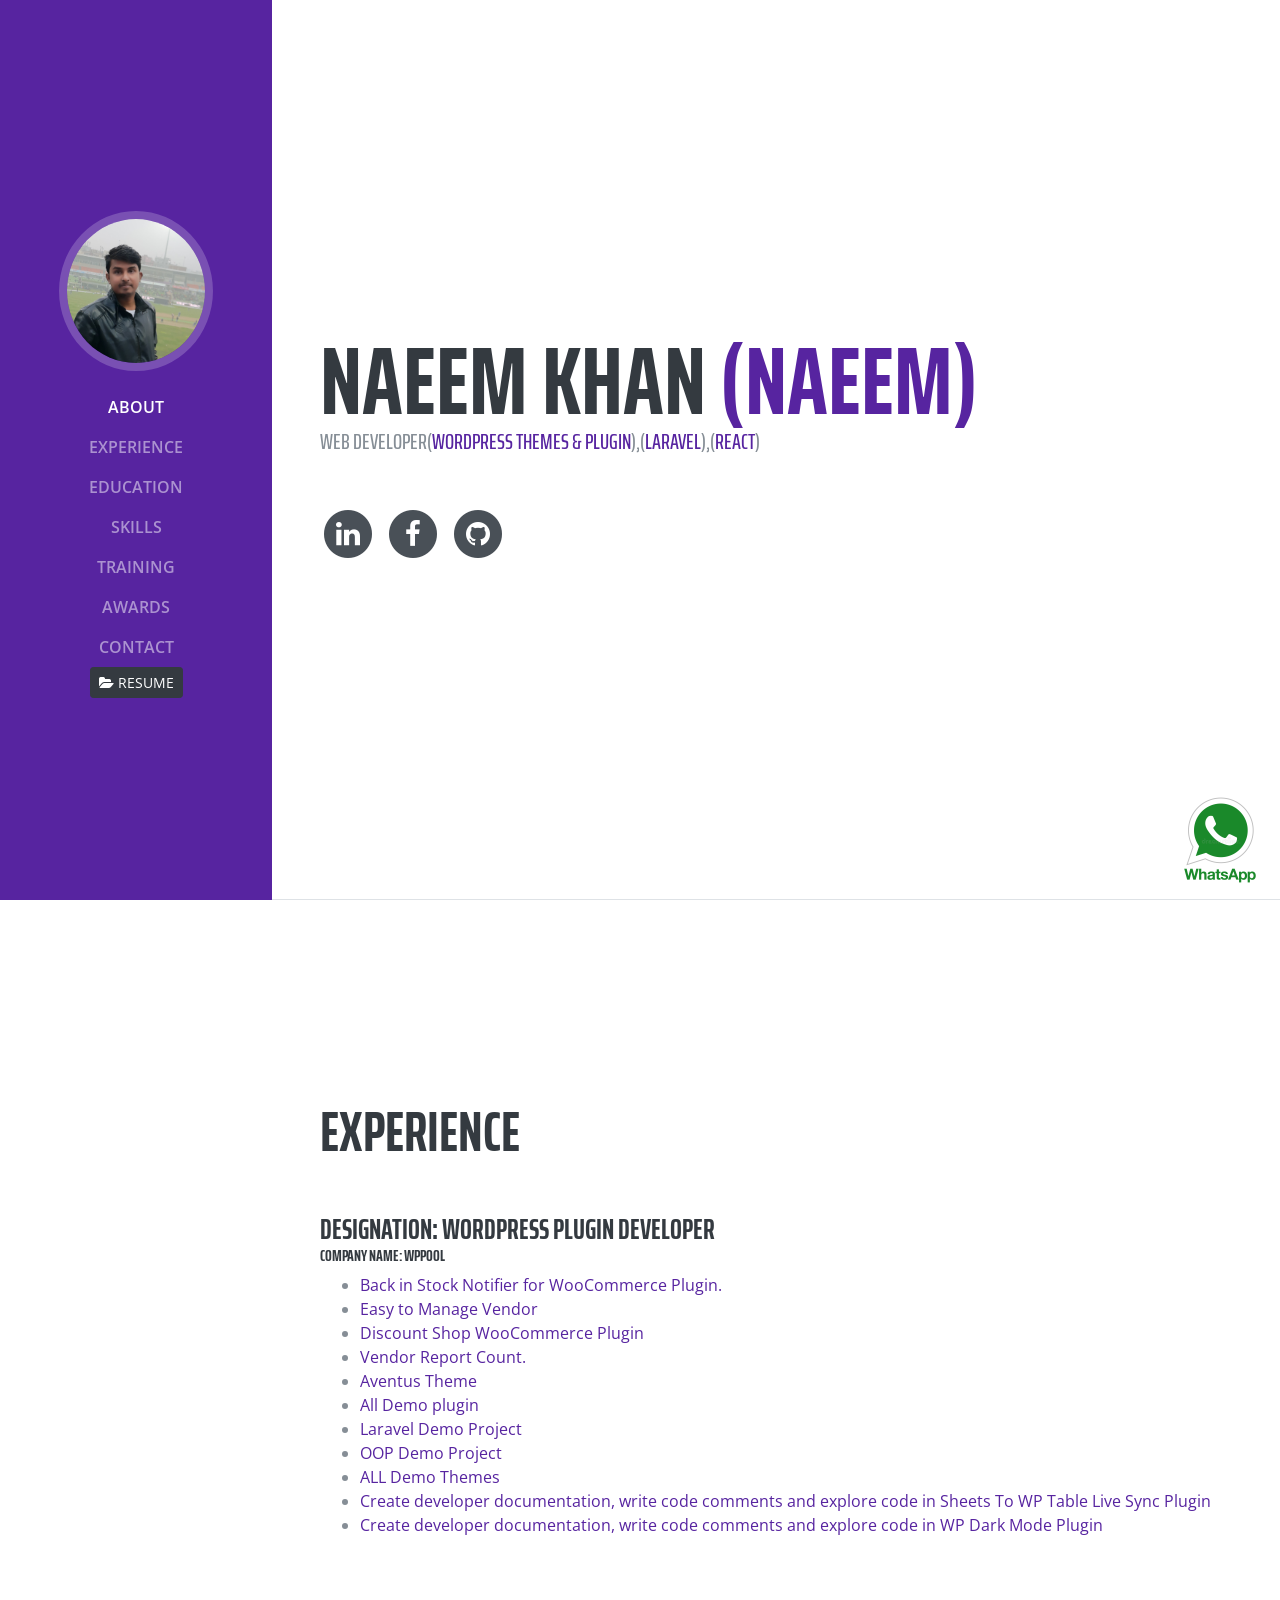
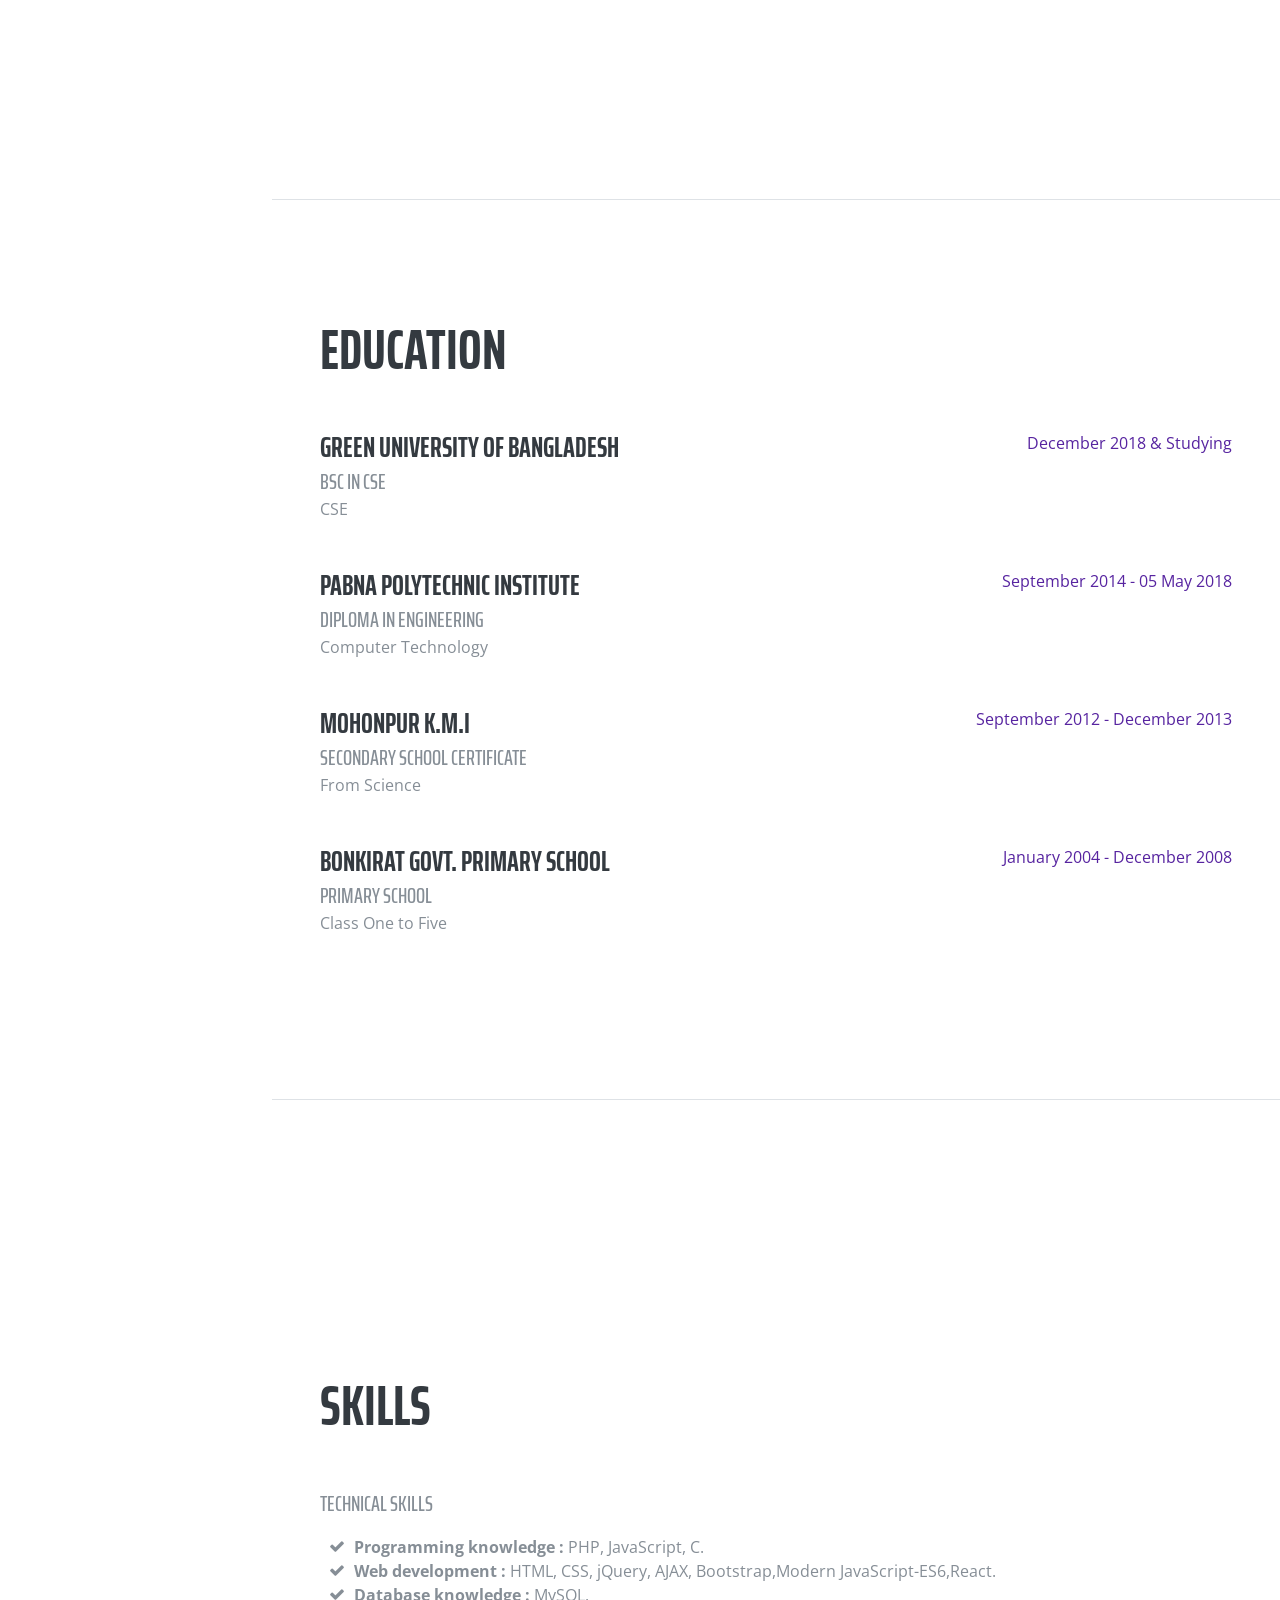
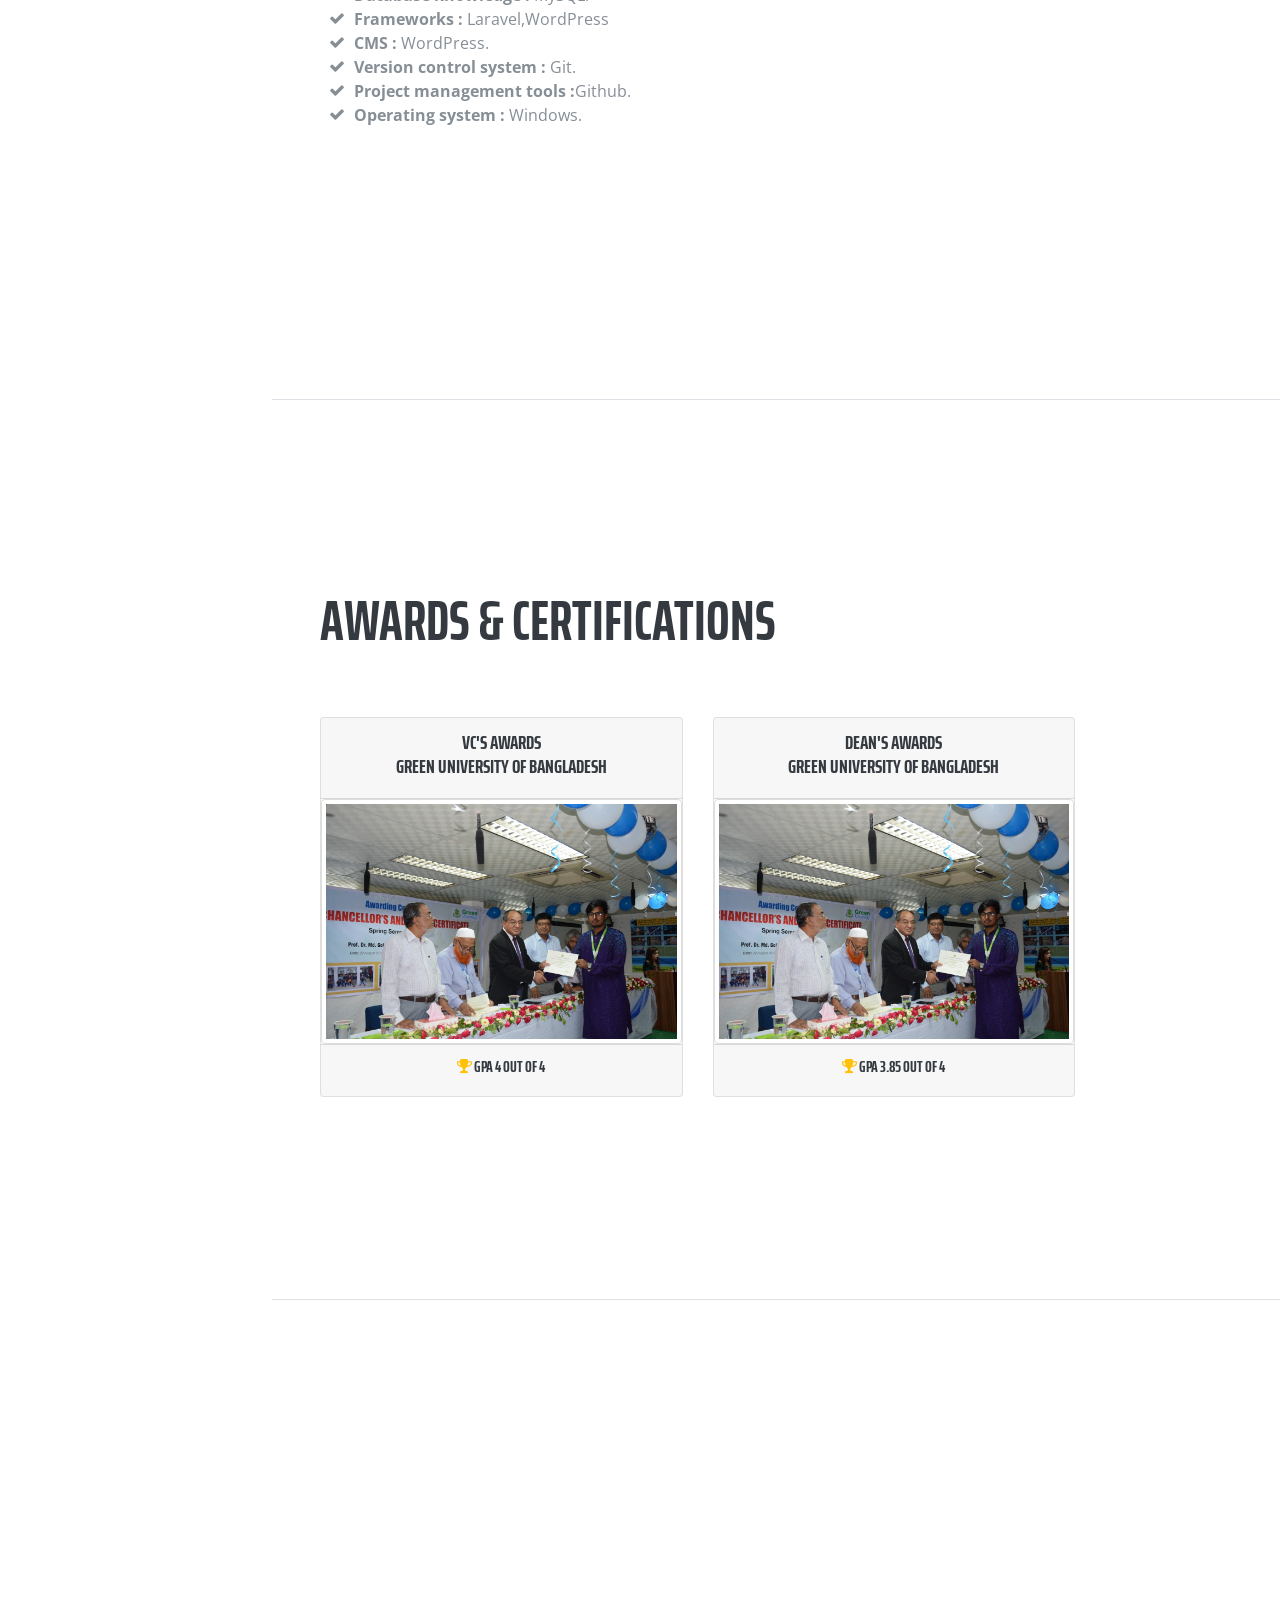
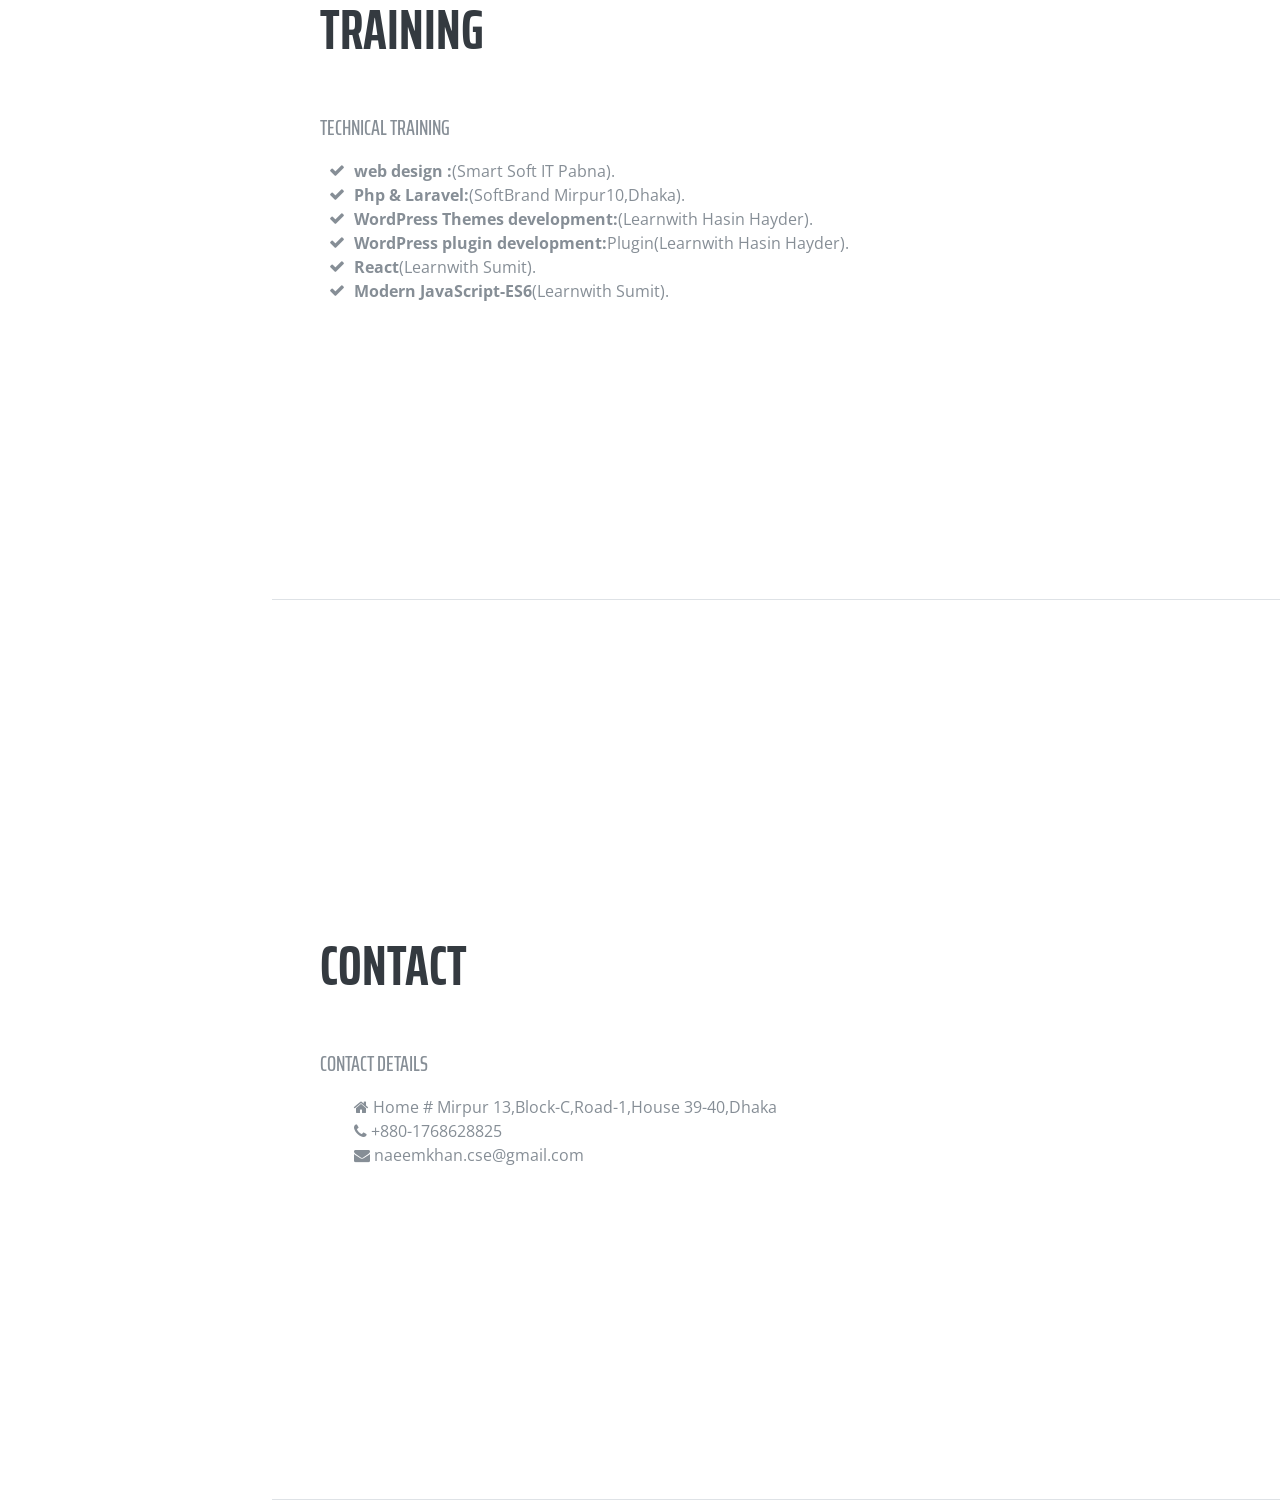
==== index.html @ f4034238 "update" ====
<!DOCTYPE html>
<html lang="en">

<head>

    <meta charset="utf-8">
    <meta name="viewport" content="width=device-width, initial-scale=1, shrink-to-fit=no">
    <meta name="description" content="">
    <meta name="author" content="">

    <title>Naeem khan</title>

    <!-- Bootstrap core CSS -->
    <link href="vendor/bootstrap/css/bootstrap.min.css" rel="stylesheet">

    <!-- Custom fonts for this template -->
    <link href="https://fonts.googleapis.com/css?family=Saira+Extra+Condensed:100,200,300,400,500,600,700,800,900" rel="stylesheet">
    <link href="https://fonts.googleapis.com/css?family=Open+Sans:300,300i,400,400i,600,600i,700,700i,800,800i" rel="stylesheet">
    <link href="vendor/font-awesome/css/font-awesome.min.css" rel="stylesheet">
    <link href="vendor/devicons/css/devicons.min.css" rel="stylesheet">
    <link href="vendor/simple-line-icons/css/simple-line-icons.css" rel="stylesheet">

    <!-- Custom styles for this template -->
    <link href="css/resume.min.css" rel="stylesheet">
	<style>
	.chat_system .chat_position {
	    position: fixed;
    bottom: 10px;
    right: 10px;
	}
	.chat_system .chat_img {
	width:100px;
	}
	</style>

</head>

<body id="page-top">

    <nav class="navbar navbar-expand-lg navbar-dark bg-primary fixed-top" id="sideNav">
        <a class="navbar-brand js-scroll-trigger" href="#page-top">
            <span class="d-block d-lg-none"><i class="fa fa-user"></i> Naeem Khan</span>
            <span class="d-none d-lg-block">
          <img class="img-fluid img-profile rounded-circle mx-auto mb-2" src="img/profile.jpg" alt="">
        </span>
        </a>
        <button class="navbar-toggler" type="button" data-toggle="collapse" data-target="#navbarSupportedContent" aria-controls="navbarSupportedContent" aria-expanded="false" aria-label="Toggle navigation">
            <span class="navbar-toggler-icon"></span>
        </button>
        <div class="collapse navbar-collapse" id="navbarSupportedContent">
            <ul class="navbar-nav">
                <li class="nav-item">
                    <a class="nav-link js-scroll-trigger" href="#about">About</a>
                </li>
                <li class="nav-item">
                    <a class="nav-link js-scroll-trigger" href="#experience">Experience</a>
                </li>
                <li class="nav-item">
                    <a class="nav-link js-scroll-trigger" href="#education">Education</a>
                </li>
                <li class="nav-item">
                    <a class="nav-link js-scroll-trigger" href="#skills">Skills</a>
                </li>
				<li class="nav-item">
                    <a class="nav-link js-scroll-trigger" href="#training">TRAINING</a>
                </li>
				<li class="nav-item">
                    <a class="nav-link js-scroll-trigger" href="#awards">Awards</a>
                </li>
                <li class="nav-item">
                    <a class="nav-link js-scroll-trigger" href="#contact">contact</a>
                </li>
				<li class="nav-item">
                    <a class="btn btn-dark btn-sm" style="text-transform: uppercase" target="_blank" href="./js/naeem-cv.pdf"><i class="fa fa-folder-open"></i> Resume</a>
                </li>
            </ul>
        </div>
    </nav>


    <div class="container-fluid p-0">

        <section class="resume-section p-3 p-lg-5 d-flex d-column" id="about">
            <div class="my-auto">
                <h1 class="mb-0">Naeem khan
            <span class="text-primary">(Naeem)</span>
          </h1>
                <div class="subheading mb-5">Web Developer(<a target="_blank" href="https://wordpress.org/">WordPress themes & plugin</a>),(<a target="_blank" href="https://laravel.com">Laravel</a>),(<a target="_blank" href="https://reactjs.org/">React</a>)
				
                </div>
<!--                <p class="mb-5">Hi, I'm Mahadi Hassan Babu. I am experienced in laravel php framework to provide a robust synopsis for high level overviews. Iterative approaches to corporate strategy foster collaborative thinking to further the overall value proposition.</p>-->
                <ul class="list-inline list-social-icons mb-0">

                   <!-- <li class="list-inline-item">
                        <a href="#" target="_blank">
                            <span class="fa-stack fa-lg">
                  <i class="fa fa-circle fa-stack-2x"></i>
                  <i class="fa fa-stack-overflow fa-stack-1x fa-inverse"></i>
                </span>
                        </a>
                    </li>-->
					
					 <!-- <li class="list-inline-item">
                        <a href="https://www.facebook.com/naeemkhan25.cse" target="_blank">
                            <span class="fa-stack fa-lg">
                  <i class="fa fa-circle fa-stack-2x"></i>
                  <i class="fa fa-bitbucket fa-stack-1x fa-inverse"></i>
                </span>
                        </a>
                    </li>-->
					
					 <li class="list-inline-item">
                        <a href="https://www.linkedin.com/in/naeem-khan-1aa151246/" target="_blank">
                            <span class="fa-stack fa-lg">
                  <i class="fa fa-circle fa-stack-2x"></i>
                  <i class="fa fa-linkedin fa-stack-1x fa-inverse"></i>
                </span>
                        </a>
                    </li>

                    <li class="list-inline-item">
                        <a href="#" target="_blank">
                            <span class="fa-stack fa-lg">
                  <i class="fa fa-circle fa-stack-2x"></i>
                  <i class="fa fa-facebook fa-stack-1x fa-inverse"></i>
                </span>
                        </a>
                    </li>

                    <li class="list-inline-item">
                        <a href="https://github.com/naeemkhan25" target="_blank">
                            <span class="fa-stack fa-lg">
                  <i class="fa fa-circle fa-stack-2x"></i>
                  <i class="fa fa-github fa-stack-1x fa-inverse"></i>
                </span>
                        </a>
                    </li>

                </ul>
            </div>
        </section>

        <section class="resume-section p-3 p-lg-5 d-flex flex-column" id="experience">
            <div class="my-auto">
                <h2 class="mb-5">Experience</h2>

                <div class="resume-item d-flex flex-column flex-md-row mb-5">
                    <div class="resume-content mr-auto">
                       <h3 class="mb-0">Designation: WordPress Plugin Developer</h3>
                       <h6>Company Name: WPPOOL</h6>
<!--                        <div class="subheading mb-3">-->
                            <ul>
                                <li><a target="_blank" href="https://wordpress.org/plugins/stock-notifier-for-woocommerce/-">Back in Stock Notifier for WooCommerce Plugin.</a></li>
                                <li><a target="_blank" href="https://wordpress.org/plugins/easy-to-manage-vendor/">Easy to Manage Vendor</a></li>
                                <li><a target="_blank" href="#">Discount Shop WooCommerce Plugin</a></li>
                                <li><a target="_blank" href="https://github.com/naeemkhan25/vendor-reports">Vendor Report Count.</a></li>
                                <li><a target="_blank" href="#">Aventus Theme</a></li>
                                <li><a target="_blank" href="https://github.com/naeemkhan25/all-demo-plugin-">All Demo plugin</a></li>
                                <li><a target="_blank" href="https://github.com/naeemkhan25/laravel-lekhalekhi">Laravel Demo Project</a></li>
                                <li><a target="_blank" href="https://github.com/naeemkhan25/E-shopper-OOP-Project">OOP Demo Project</a></li>
                                <li><a target="_blank" href="https://github.com/naeemkhan25/-my-work-all-demo-themes">ALL Demo Themes</a></li>
								<li><a target="_blank" href="https://wordpress.org/plugins/sheets-to-wp-table-live-sync/">Create developer documentation, write code comments and explore code in Sheets To WP Table Live Sync Plugin</a></li>
								<li><a target="_blank" href="https://wordpress.org/plugins/wp-dark-mode/">Create developer documentation, write code comments and explore code in WP Dark Mode Plugin</a></li>
								
                            </ul>
<!--                        </div>-->
                    </div>
<!--                    <div class="resume-date text-md-right">-->
<!--                        <span class="text-primary">January 2019 - Present</span>-->
<!--                    </div>-->
                </div>

               <!-- <div class="resume-item d-flex flex-column flex-md-row mb-5">
                    <div class="resume-content mr-auto">
                        <h3 class="mb-0">IT Executive</h3>
                        <div class="subheading mb-3">
                            <a target="_blank" href="https://www.mohona.tv/">Mohona Television</a>
                        </div>
                    </div>
                    <div class="resume-date text-md-right">
                        <span class="text-primary">August 2016 - April 2017</span>
                    </div>
                </div>

                <div class="resume-item d-flex flex-column flex-md-row mb-5">
                    <div class="resume-content mr-auto">
                        <h3 class="mb-0">IT Engineer</h3>
                        <div class="subheading mb-3">
                            <a target="_blank" href="https://www.sunlitbd.com/">Sunlit Engineering & Construction Company</a>
                        </div>
                    </div>
                    <div class="resume-date text-md-right">
                        <span class="text-primary">March 2015 - August 2016</span>
                    </div>
                </div> -->
            </div>

    </div>

    </section>

    <section class="resume-section p-3 p-lg-5 d-flex flex-column" id="education">
        <div class="my-auto">
            <h2 class="mb-5">Education</h2>

           <!-- <div class="resume-item d-flex flex-column flex-md-row mb-5">
                <div class="resume-content mr-auto">
                    <h3 class="mb-0">Daffodil International University</h3>
                    <div class="subheading">Bachelor of Science</div>
                    <div>Computer Science and Engineering</div>
                </div>
                <div class="resume-date text-md-right">
                    <span class="text-primary">May 2014 - 29 October 2017</span>
                </div>
            </div> -->
			<div class="resume-item d-flex flex-column flex-md-row mb-5">
                <div class="resume-content mr-auto">
                    <h3 class="mb-0">Green University of Bangladesh</h3>
                    <div class="subheading">BSc in CSE</div>
                    <div>CSE</div>
                </div>
                <div class="resume-date text-md-right">
                    <span class="text-primary">December 2018 & Studying</span>
                </div>
            </div>
            <div class="resume-item d-flex flex-column flex-md-row mb-5">
                <div class="resume-content mr-auto">
                    <h3 class="mb-0">Pabna Polytechnic Institute</h3>
                    <div class="subheading">Diploma in Engineering</div>
                    <div>Computer Technology</div>
                </div>
                <div class="resume-date text-md-right">
                    <span class="text-primary">September 2014 - 05 May 2018</span>
                </div>
            </div>

            <div class="resume-item d-flex flex-column flex-md-row mb-5">
                <div class="resume-content mr-auto">
                    <h3 class="mb-0">Mohonpur K.M.I</h3>
                    <div class="subheading">Secondary School Certificate</div>
                    <div>From Science</div>
                </div>
                <div class="resume-date text-md-right">
                    <span class="text-primary">September 2012 - December 2013</span>
                </div>
            </div>
			
			 <div class="resume-item d-flex flex-column flex-md-row mb-5">
                <div class="resume-content mr-auto">
                    <h3 class="mb-0">bonkirat Govt. Primary School</h3>
                    <div class="subheading">Primary School</div>
                    <div>Class One to Five</div>
                </div>
                <div class="resume-date text-md-right">
                    <span class="text-primary">January 2004 - December 2008</span>
                </div>
            </div>

    </section>

    <section class="resume-section p-3 p-lg-5 d-flex flex-column" id="skills">
        <div class="my-auto">
            <h2 class="mb-5">Skills</h2>
            <div class="subheading mb-3">Technical Skills</div>
            <ul class="fa-ul mb-0">
                <li><i class="fa-li fa fa-check"></i><strong>Programming knowledge :</strong> PHP, JavaScript, C.</li>
                <li><i class="fa-li fa fa-check"></i><strong>Web development :</strong> HTML, CSS, jQuery, AJAX, Bootstrap,Modern JavaScript-ES6,React.</li>
                <!-- <li><i class="fa-li fa fa-check"></i><strong>API :</strong> REST.</li> -->
                <li><i class="fa-li fa fa-check"></i><strong>Database knowledge :</strong> MySQL.</li>
                <li><i class="fa-li fa fa-check"></i><strong>Frameworks :</strong> Laravel,WordPress</li>
				<li><i class="fa-li fa fa-check"></i><strong>CMS :</strong> WordPress.</li>
                <!--<li><i class="fa-li fa fa-check"></i><strong>CMS :</strong> WordPress.</li>-->
                <li><i class="fa-li fa fa-check"></i><strong>Version control system :</strong> Git.</li>
                <li><i class="fa-li fa fa-check"></i><strong>Project management tools :</strong>Github.</li>
                <!--<li><i class="fa-li fa fa-check"></i><strong>Software development :</strong> Scrum.</li>-->
                <li><i class="fa-li fa fa-check"></i><strong>Operating system :</strong> Windows.</li>
                <!--<li><i class="fa-li fa fa-check"></i><strong>FTP :</strong> SSH, Filezilla, Bitvise, Putty.</li>-->
            </ul>
        </div>
    </section>
		<section class="resume-section p-3 p-lg-5 d-flex flex-column" id="awards">
			<div class="my-auto">
				<h2 class="mb-5">Awards &amp; Certifications</h2>
				<div class="row">
					<div class="col-md-5" style="padding: 15px">
						<div class="card">
							<div class="card-header text-center">
								<h5>VC's Awards<br>Green University of Bangladesh</h5>
							</div>
							<div class="card-body" style="padding: 0px">
								<img style="height: 100%; width: 100%" class="img img-thumbnail" src="img/naeem.jpeg">
							</div>
							<div class="card-footer text-center">
								<h6><i class="fa fa-trophy text-warning"></i> GPA 4 out of 4</h6>
							</div>
						</div>
					</div>
					<div class="col-md-5" style="padding: 15px">
						<div class="card">
							<div class="card-header text-center">
								<h5>Dean's Awards<br>Green University of Bangladesh</h5>
							</div>
							<div class="card-body" style="padding: 0px">
								<img style="height: 100%; width: 100%" class="img img-thumbnail" src="img/naeem.jpeg">
							</div>
							<div class="card-footer text-center">
								<h6><i class="fa fa-trophy text-warning"></i> GPA 3.85 out of 4</h6>
							</div>
						</div>
					</div>

				</div>
			</div>
		</section>

	  <section class="resume-section p-3 p-lg-5 d-flex flex-column" id="training">
        <div class="my-auto">
            <h2 class="mb-5">Training</h2>
            <div class="subheading mb-3">Technical Training</div>
            <ul class="fa-ul mb-0">
                <li><i class="fa-li fa fa-check"></i><strong>web design :</strong>(Smart Soft IT Pabna).</li>
                <li><i class="fa-li fa fa-check"></i><strong>Php & Laravel:</strong>(SoftBrand Mirpur10,Dhaka).</li>
                <li><i class="fa-li fa fa-check"></i><strong>WordPress Themes development:</strong>(Learnwith Hasin Hayder).</li>
                <li><i class="fa-li fa fa-check"></i><strong>WordPress plugin development:</strong>Plugin(Learnwith Hasin Hayder).</li>
				<li><i class="fa-li fa fa-check"></i><strong>React</strong>(Learnwith Sumit).</li>
				<li><i class="fa-li fa fa-check"></i><strong>Modern JavaScript-ES6</strong>(Learnwith Sumit).</li>
				
            </ul>
        </div>
    </section>

    <section class="resume-section p-3 p-lg-5 d-flex flex-column" id="contact">
        <div class="my-auto">
            <h2 class="mb-5">Contact</h2>
            <div class="subheading mb-3">Contact details</div>
            <ul class="fa-ul mb-0">
                <li><i class="fa fa-home"></i> Home # Mirpur 13,Block-C,Road-1,House 39-40,Dhaka</li>
                <li><i class="fa fa-phone"></i> +880-1768628825</li>
                <li><i class="fa fa-envelope"></i> naeemkhan.cse@gmail.com</li>
                <!--<li><i class="fa fa-skype"></i> raihansarkar.rone@skype.com</li> -->
            </ul>
        </div>
    </section>
	<div class="chat_system">
	
		<a class="chat_position" href="https://api.whatsapp.com/send?phone=8801768628825&text=Hello Naeem&source=&data=" target="_blank"><img class="chat_img" src="./img/whatsapp.jpg"></a>
	</div>
    </div>

    <!-- Bootstrap core JavaScript -->
    <script src="vendor/jquery/jquery.min.js"></script>
    <script src="vendor/bootstrap/js/bootstrap.bundle.min.js"></script>

    <!-- Plugin JavaScript -->
    <script src="vendor/jquery-easing/jquery.easing.min.js"></script>

    <!-- Custom scripts for this template -->
    <script src="js/resume.min.js"></script>

</body>

</html>
---- vendor/devicons/css/devicons.min.css ----
/*!
 *  Devicons 1.8.0 made by Theodore Vorillas / http://vorillaz.com 
 */
@font-face{font-family:devicons;src:url(../fonts/devicons.eot?xqxft6);src:url(../fonts/devicons.eot?#iefixxqxft6) format("embedded-opentype"),url(../fonts/devicons.woff?xqxft6) format("woff"),url(../fonts/devicons.ttf?xqxft6) format("truetype"),url(../fonts/devicons.svg?xqxft6#devicons) format("svg");font-weight:400;font-style:normal}.devicons{font-family:devicons;speak:none;font-style:normal;font-weight:400;font-variant:normal;text-transform:none;line-height:1;-webkit-font-smoothing:antialiased;-moz-osx-font-smoothing:grayscale}.devicons-git:before{content:"\e602"}.devicons-git_compare:before{content:"\e628"}.devicons-git_branch:before{content:"\e625"}.devicons-git_commit:before{content:"\e629"}.devicons-git_pull_request:before{content:"\e626"}.devicons-git_merge:before{content:"\e627"}.devicons-bitbucket:before{content:"\e603"}.devicons-github_alt:before{content:"\e608"}.devicons-github_badge:before{content:"\e609"}.devicons-github:before{content:"\e60a"}.devicons-github_full:before{content:"\e617"}.devicons-java:before{content:"\e638"}.devicons-ruby:before{content:"\e639"}.devicons-scala:before{content:"\e637"}.devicons-python:before{content:"\e63c"}.devicons-go:before{content:"\e624"}.devicons-ruby_on_rails:before{content:"\e63b"}.devicons-django:before{content:"\e61d"}.devicons-markdown:before{content:"\e63e"}.devicons-php:before{content:"\e63d"}.devicons-mysql:before{content:"\e604"}.devicons-streamline:before{content:"\e605"}.devicons-database:before{content:"\e606"}.devicons-laravel:before{content:"\e63f"}.devicons-javascript:before{content:"\e64e"}.devicons-angular:before{content:"\e653"}.devicons-backbone:before{content:"\e652"}.devicons-coffeescript:before{content:"\e651"}.devicons-jquery:before{content:"\e650"}.devicons-modernizr:before{content:"\e620"}.devicons-jquery_ui:before{content:"\e654"}.devicons-ember:before{content:"\e61b"}.devicons-dojo:before{content:"\e61c"}.devicons-nodejs:before{content:"\e619"}.devicons-nodejs_small:before{content:"\e618"}.devicons-javascript_shield:before{content:"\e64f"}.devicons-bootstrap:before{content:"\e647"}.devicons-sass:before{content:"\e64b"}.devicons-css3_full:before{content:"\e64a"}.devicons-css3:before{content:"\e649"}.devicons-html5:before{content:"\e636"}.devicons-html5_multimedia:before{content:"\e632"}.devicons-html5_device_access:before{content:"\e633"}.devicons-html5_3d_effects:before{content:"\e635"}.devicons-html5_connectivity:before{content:"\e634"}.devicons-ghost_small:before{content:"\e614"}.devicons-ghost:before{content:"\e61f"}.devicons-magento:before{content:"\e640"}.devicons-joomla:before{content:"\e641"}.devicons-jekyll_small:before{content:"\e60d"}.devicons-drupal:before{content:"\e642"}.devicons-wordpress:before{content:"\e60b"}.devicons-grunt:before{content:"\e64c"}.devicons-bower:before{content:"\e64d"}.devicons-npm:before{content:"\e61e"}.devicons-yahoo_small:before{content:"\e62b"}.devicons-yahoo:before{content:"\e615"}.devicons-bing_small:before{content:"\e600"}.devicons-windows:before{content:"\e60f"}.devicons-linux:before{content:"\e612"}.devicons-ubuntu:before{content:"\e63a"}.devicons-android:before{content:"\e60e"}.devicons-apple:before{content:"\e611"}.devicons-appstore:before{content:"\e613"}.devicons-phonegap:before{content:"\e630"}.devicons-blackberry:before{content:"\e623"}.devicons-stackoverflow:before{content:"\e610"}.devicons-techcrunch:before{content:"\e62c"}.devicons-codrops:before{content:"\e62f"}.devicons-css_tricks:before{content:"\e601"}.devicons-smashing_magazine:before{content:"\e62d"}.devicons-netmagazine:before{content:"\e62e"}.devicons-codepen:before{content:"\e616"}.devicons-cssdeck:before{content:"\e62a"}.devicons-hackernews:before{content:"\e61a"}.devicons-dropbox:before{content:"\e607"}.devicons-google_drive:before{content:"\e631"}.devicons-visualstudio:before{content:"\e60c"}.devicons-unity_small:before{content:"\e621"}.devicons-raspberry_pi:before{content:"\e622"}.devicons-chrome:before{content:"\e643"}.devicons-ie:before{content:"\e644"}.devicons-firefox:before{content:"\e645"}.devicons-opera:before{content:"\e646"}.devicons-safari:before{content:"\e648"}.devicons-swift:before{content:"\e655"}.devicons-symfony:before{content:"\e656"}.devicons-symfony_badge:before{content:"\e657"}.devicons-less:before{content:"\e658"}.devicons-stylus:before{content:"\e659"}.devicons-trello:before{content:"\e65a"}.devicons-atlassian:before{content:"\e65b"}.devicons-jira:before{content:"\e65c"}.devicons-envato:before{content:"\e65d"}.devicons-snap_svg:before{content:"\e65e"}.devicons-raphael:before{content:"\e65f"}.devicons-google_analytics:before{content:"\e660"}.devicons-compass:before{content:"\e661"}.devicons-onedrive:before{content:"\e662"}.devicons-gulp:before{content:"\e663"}.devicons-atom:before{content:"\e664"}.devicons-cisco:before{content:"\e665"}.devicons-nancy:before{content:"\e666"}.devicons-clojure:before{content:"\e668"}.devicons-clojure_alt:before{content:"\e66a"}.devicons-perl:before{content:"\e669"}.devicons-celluloid:before{content:"\e66b"}.devicons-w3c:before{content:"\e66c"}.devicons-redis:before{content:"\e66d"}.devicons-postgresql:before{content:"\e66e"}.devicons-webplatform:before{content:"\e66f"}.devicons-jenkins:before{content:"\e667"}.devicons-requirejs:before{content:"\e670"}.devicons-opensource:before{content:"\e671"}.devicons-typo3:before{content:"\e672"}.devicons-uikit:before{content:"\e673"}.devicons-doctrine:before{content:"\e674"}.devicons-groovy:before{content:"\e675"}.devicons-nginx:before{content:"\e676"}.devicons-haskell:before{content:"\e677"}.devicons-zend:before{content:"\e678"}.devicons-gnu:before{content:"\e679"}.devicons-yeoman:before{content:"\e67a"}.devicons-heroku:before{content:"\e67b"}.devicons-debian:before{content:"\e67d"}.devicons-travis:before{content:"\e67e"}.devicons-dotnet:before{content:"\e67f"}.devicons-codeigniter:before{content:"\e680"}.devicons-javascript_badge:before{content:"\e681"}.devicons-yii:before{content:"\e682"}.devicons-msql_server:before{content:"\e67c"}.devicons-composer:before{content:"\e683"}.devicons-krakenjs_badge:before{content:"\e684"}.devicons-krakenjs:before{content:"\e685"}.devicons-mozilla:before{content:"\e686"}.devicons-firebase:before{content:"\e687"}.devicons-sizzlejs:before{content:"\e688"}.devicons-creativecommons:before{content:"\e689"}.devicons-creativecommons_badge:before{content:"\e68a"}.devicons-mitlicence:before{content:"\e68b"}.devicons-senchatouch:before{content:"\e68c"}.devicons-bugsense:before{content:"\e68d"}.devicons-extjs:before{content:"\e68e"}.devicons-mootools_badge:before{content:"\e68f"}.devicons-mootools:before{content:"\e690"}.devicons-ruby_rough:before{content:"\e691"}.devicons-komodo:before{content:"\e692"}.devicons-coda:before{content:"\e693"}.devicons-bintray:before{content:"\e694"}.devicons-terminal:before{content:"\e695"}.devicons-code:before{content:"\e696"}.devicons-responsive:before{content:"\e697"}.devicons-dart:before{content:"\e698"}.devicons-aptana:before{content:"\e699"}.devicons-mailchimp:before{content:"\e69a"}.devicons-netbeans:before{content:"\e69b"}.devicons-dreamweaver:before{content:"\e69c"}.devicons-brackets:before{content:"\e69d"}.devicons-eclipse:before{content:"\e69e"}.devicons-cloud9:before{content:"\e69f"}.devicons-scrum:before{content:"\e6a0"}.devicons-prolog:before{content:"\e6a1"}.devicons-terminal_badge:before{content:"\e6a2"}.devicons-code_badge:before{content:"\e6a3"}.devicons-mongodb:before{content:"\e6a4"}.devicons-meteor:before{content:"\e6a5"}.devicons-meteorfull:before{content:"\e6a6"}.devicons-fsharp:before{content:"\e6a7"}.devicons-rust:before{content:"\e6a8"}.devicons-ionic:before{content:"\e6a9"}.devicons-sublime:before{content:"\e6aa"}.devicons-appcelerator:before{content:"\e6ab"}.devicons-asterisk:before{content:"\e6ac"}.devicons-aws:before{content:"\e6ad"}.devicons-digital-ocean:before{content:"\e6ae"}.devicons-dlang:before{content:"\e6af"}.devicons-docker:before{content:"\e6b0"}.devicons-erlang:before{content:"\e6b1"}.devicons-google-cloud-platform:before{content:"\e6b2"}.devicons-grails:before{content:"\e6b3"}.devicons-illustrator:before{content:"\e6b4"}.devicons-intellij:before{content:"\e6b5"}.devicons-materializecss:before{content:"\e6b6"}.devicons-openshift:before{content:"\e6b7"}.devicons-photoshop:before{content:"\e6b8"}.devicons-rackspace:before{content:"\e6b9"}.devicons-react:before{content:"\e6ba"}.devicons-redhat:before{content:"\e6bb"}.devicons-scriptcs:before{content:"\e6bc"}.devicons-sqllite:before{content:"\e6c4"}.devicons-vim:before{content:"\e6c5"}
---- css/resume.min.css ----
/*!
 * Start Bootstrap - Resume v4.0.0-beta.2 (https://startbootstrap.com/template-overviews/resume)
 * Copyright 2013-2017 Start Bootstrap
 * Licensed under MIT (https://github.com/BlackrockDigital/startbootstrap-resume/blob/master/LICENSE)
 */body{font-family:'Open Sans',serif;padding-top:54px;color:#868e96}@media (min-width:992px){body{padding-top:0;padding-left:17rem}}h1,h2,h3,h4,h5,h6{font-family:'Saira Extra Condensed',serif;font-weight:700;text-transform:uppercase;color:#343a40}h1{font-size:6rem;line-height:5.5rem}h2{font-size:3.5rem}.subheading{text-transform:uppercase;font-weight:500;font-family:'Saira Extra Condensed',serif;font-size:1.35rem}.list-social-icons a{color:#495057}.list-social-icons a:hover{color:#5724A0}.list-social-icons a .fa-lg{font-size:1.75rem}.list-icons{font-size:3rem}.list-icons .list-inline-item i:hover{color:#5724A0}#sideNav .navbar-nav .nav-item .nav-link{font-weight:600;text-transform:uppercase}@media (min-width:992px){#sideNav{text-align:center;position:fixed;top:0;left:0;display:flex;flex-direction:column;width:17rem;height:100vh}#sideNav .navbar-brand{display:flex;margin:auto auto 0;padding:.5rem}#sideNav .navbar-brand .img-profile{max-width:10rem;max-height:10rem;border:.5rem solid rgba(255,255,255,.2)}#sideNav .navbar-collapse{display:flex;align-items:flex-start;flex-grow:0;width:100%;margin-bottom:auto}#sideNav .navbar-collapse .navbar-nav{flex-direction:column;width:100%}#sideNav .navbar-collapse .navbar-nav .nav-item{display:block}#sideNav .navbar-collapse .navbar-nav .nav-item .nav-link{display:block}}section.resume-section{border-bottom:1px solid #dee2e6;padding-top:5rem!important;padding-bottom:5rem!important}section.resume-section .resume-item .resume-date{min-width:none}@media (min-width:768px){section.resume-section{min-height:100vh}section.resume-section .resume-item .resume-date{min-width:18rem}}@media (min-width:992px){section.resume-section{padding-top:3rem!important;padding-bottom:3rem!important}}.bg-primary{background-color:#5724A0!important}.text-primary{color:#5724A0!important}a{color:#5724A0}a:active,a:focus,a:hover{color:#824027}
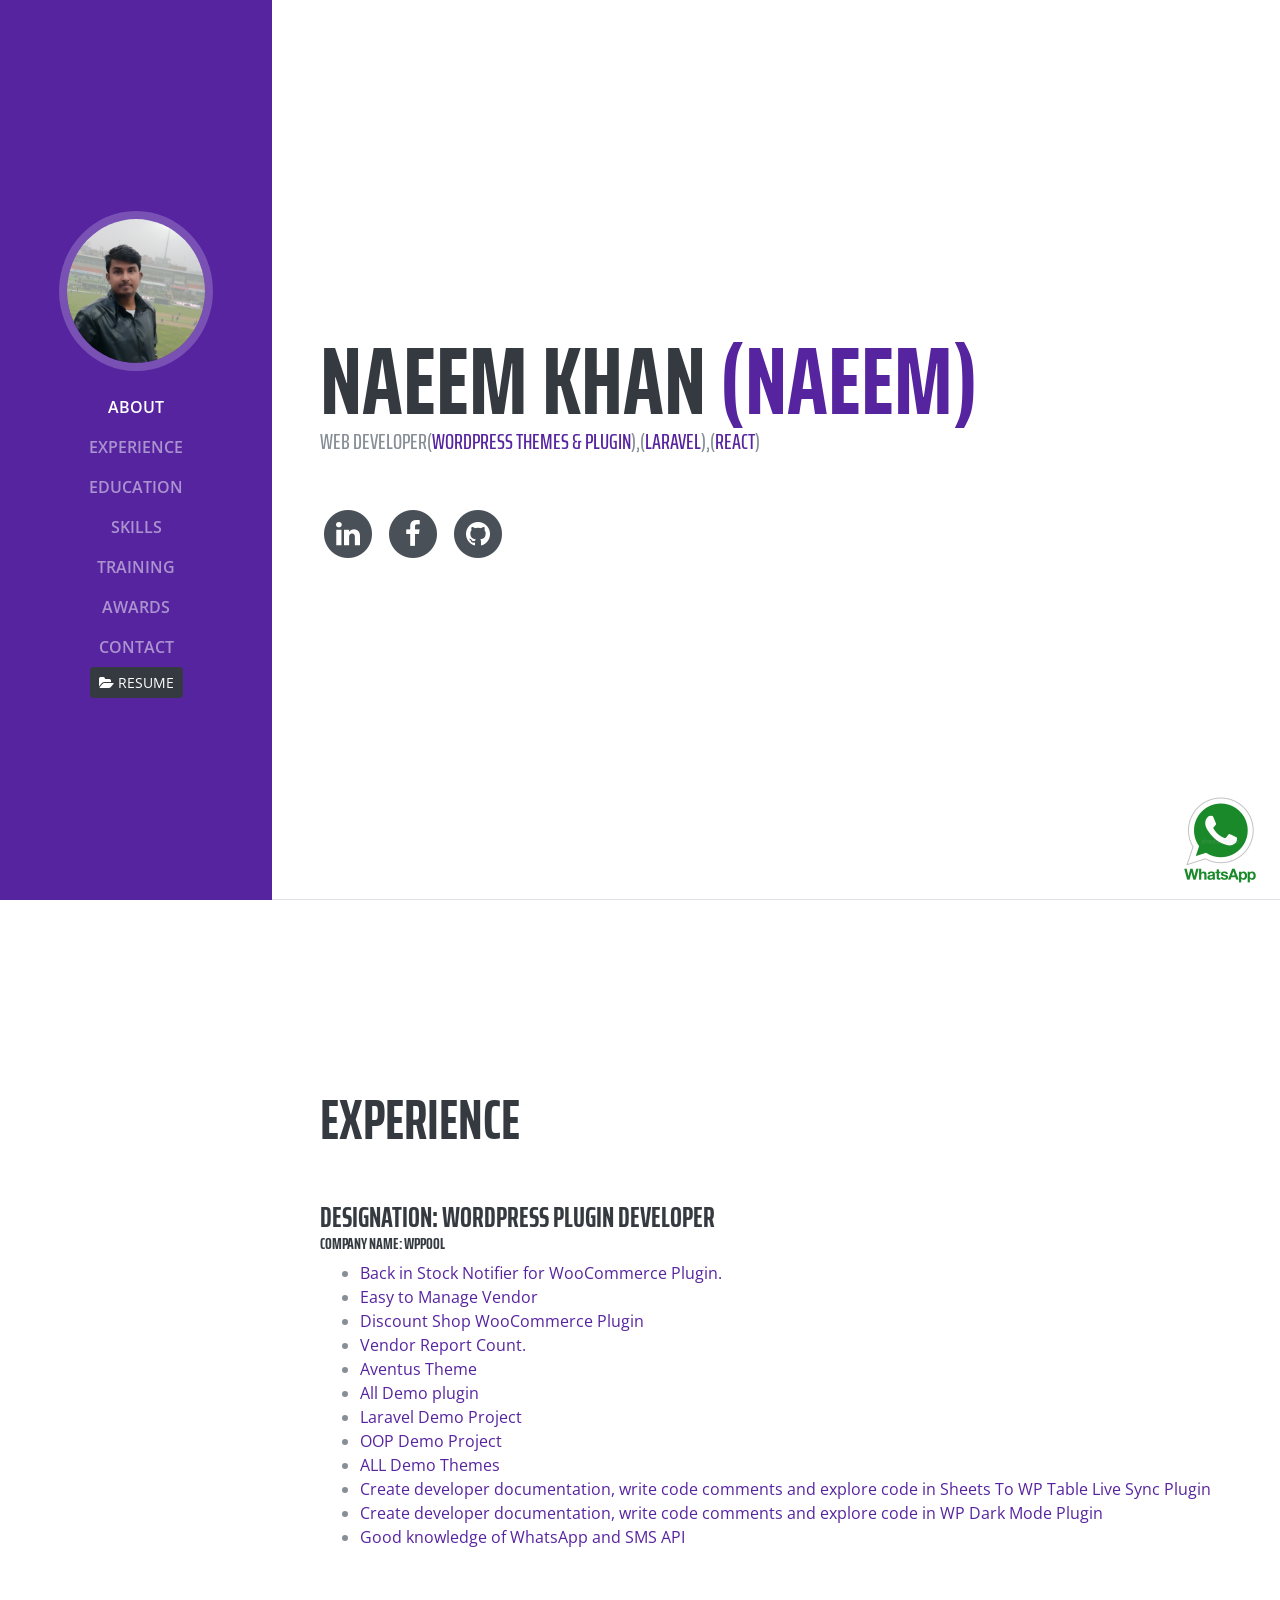
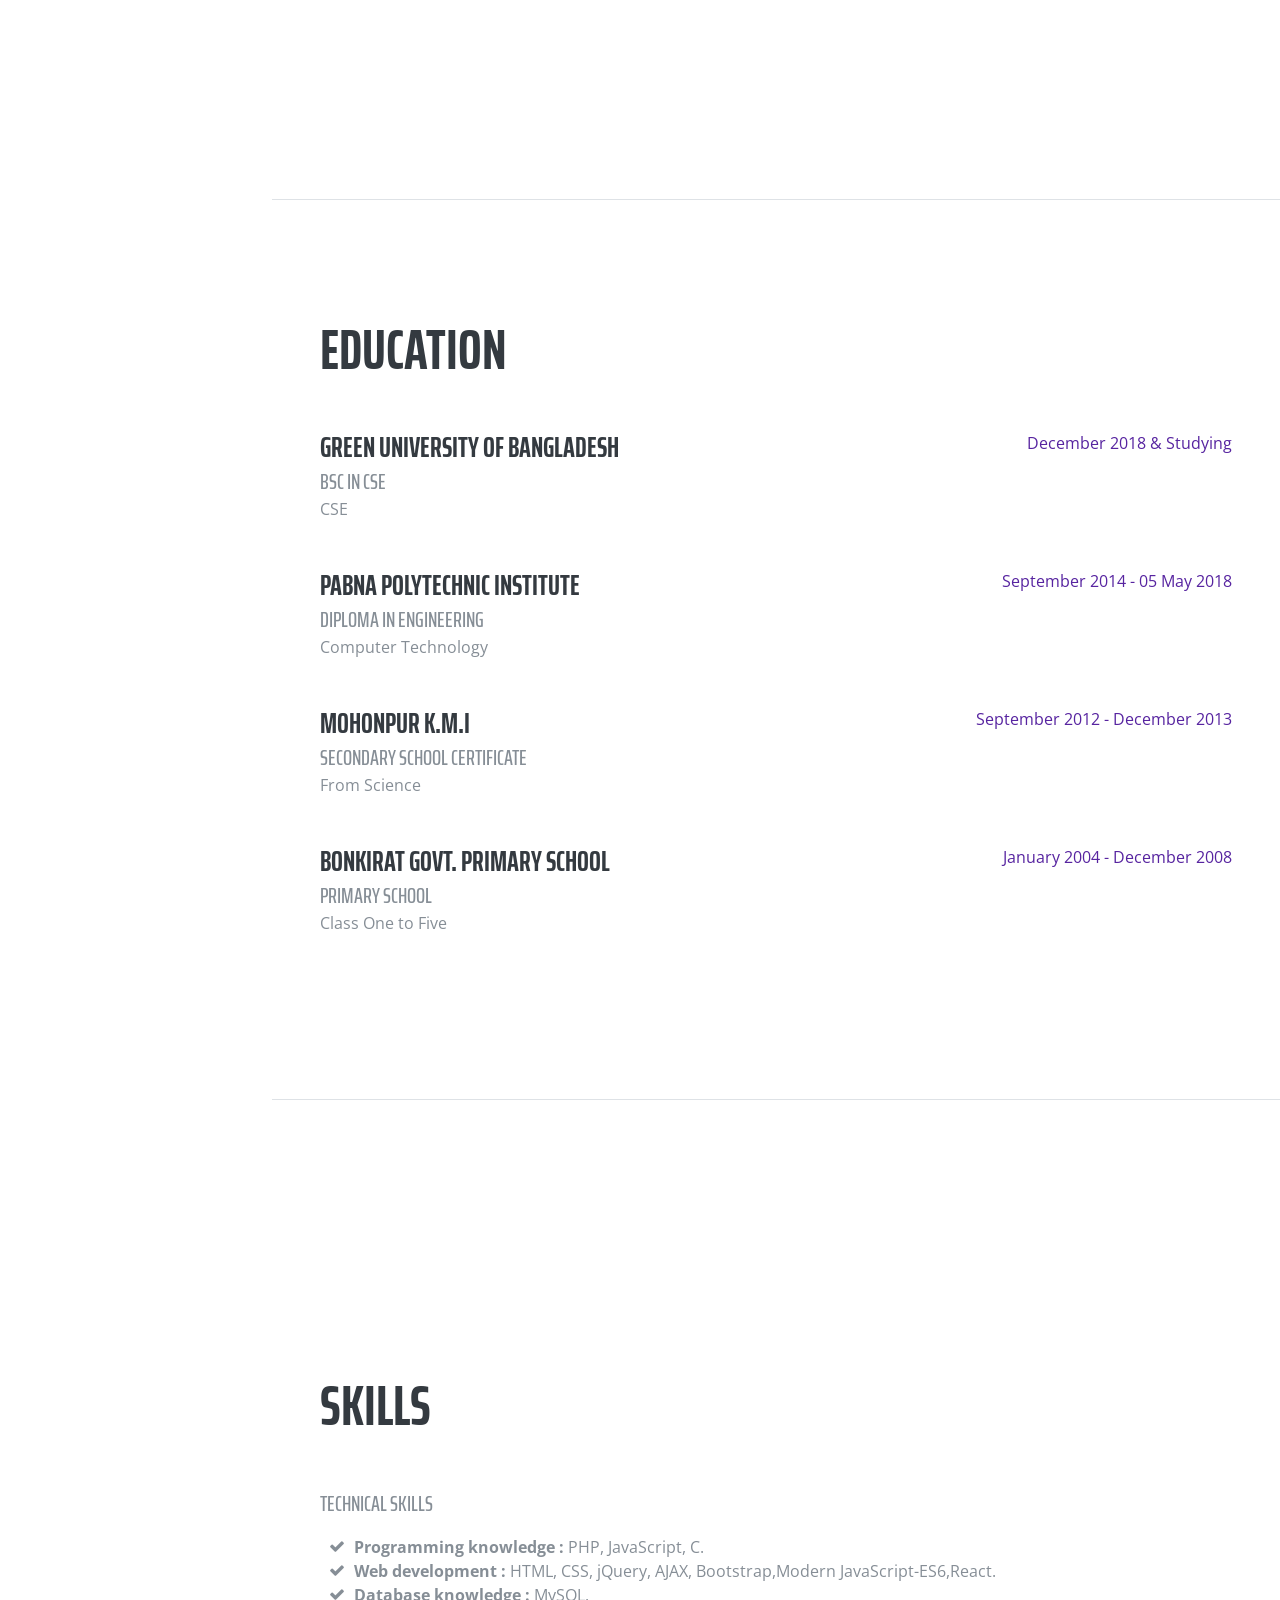
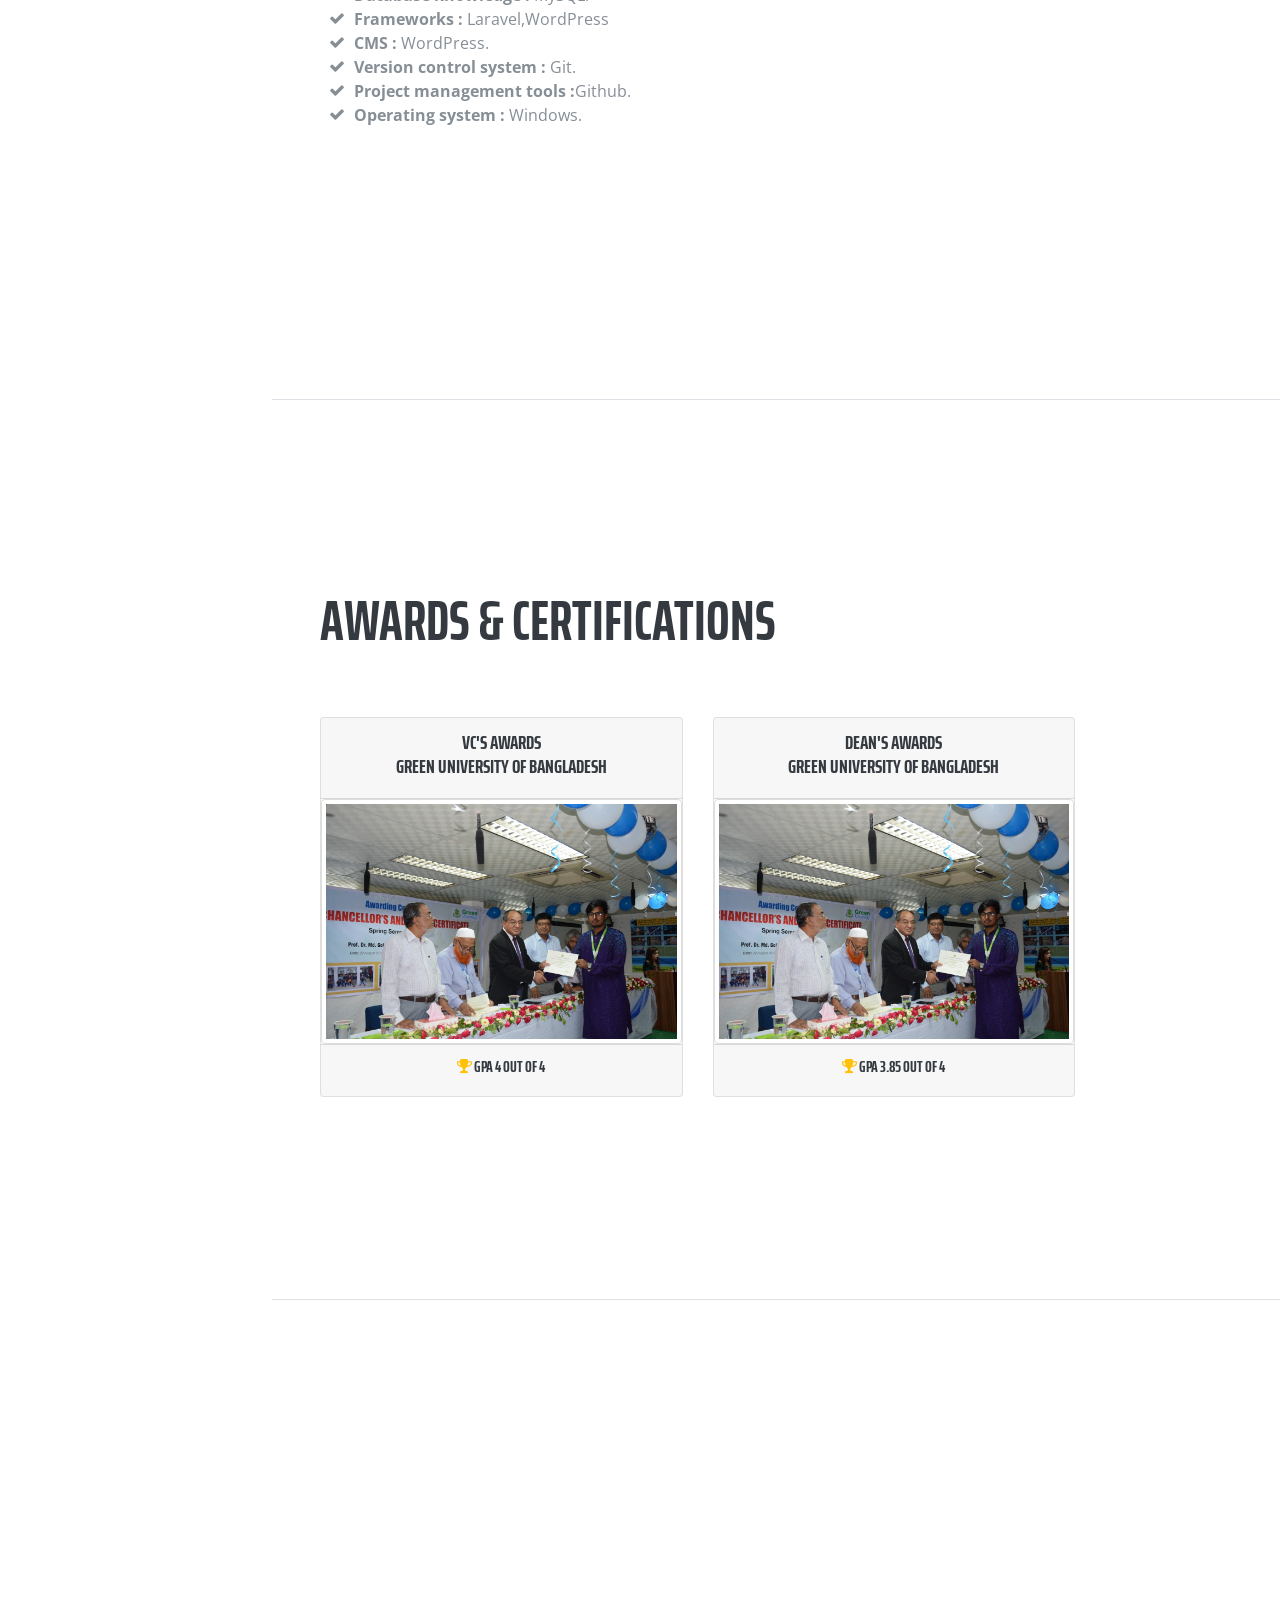
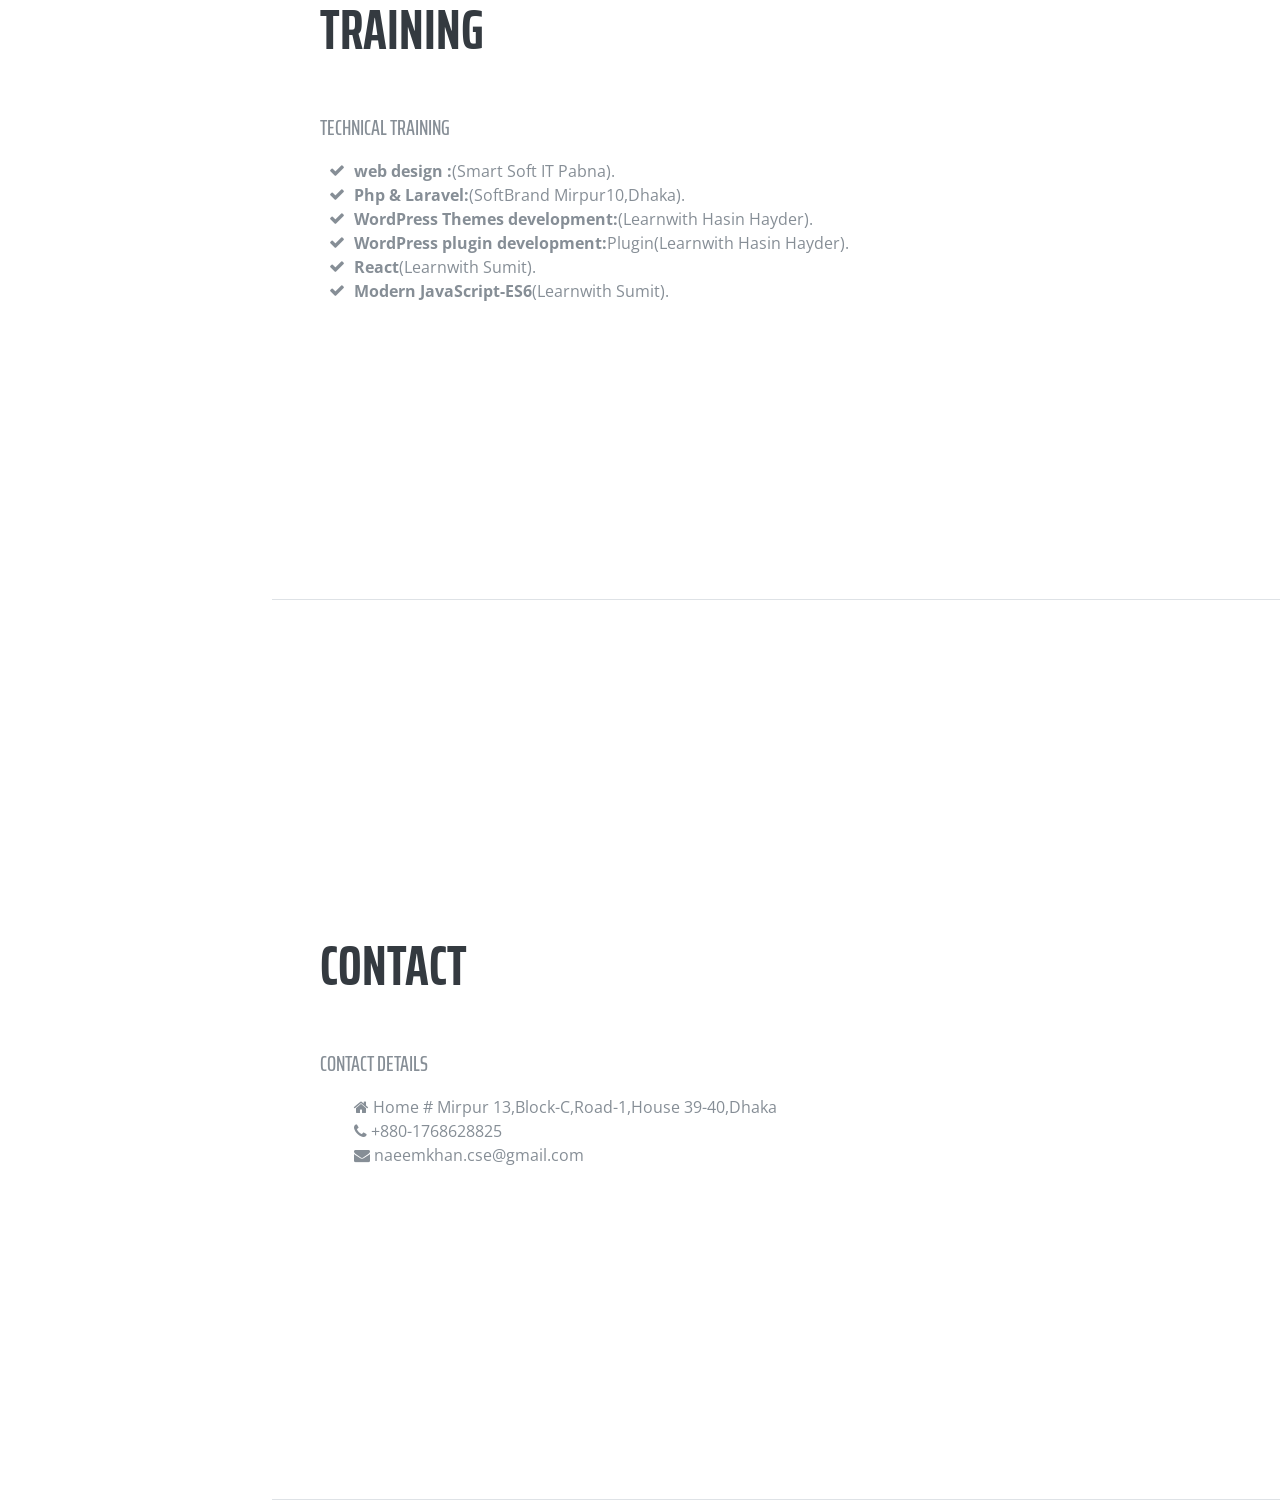
==== commit 323bc426: "add_api" ====
--- a/index.html
+++ b/index.html
@@ -161,8 +161,9 @@
                                 <li><a target="_blank" href="https://github.com/naeemkhan25/-my-work-all-demo-themes">ALL Demo Themes</a></li>
 								<li><a target="_blank" href="https://wordpress.org/plugins/sheets-to-wp-table-live-sync/">Create developer documentation, write code comments and explore code in Sheets To WP Table Live Sync Plugin</a></li>
 								<li><a target="_blank" href="https://wordpress.org/plugins/wp-dark-mode/">Create developer documentation, write code comments and explore code in WP Dark Mode Plugin</a></li>
+								<li><a target="_blank" href="#">Good knowledge of WhatsApp and SMS API</a></li>
 								
-                            </ul>
+                            </ul> 
 <!--                        </div>-->
                     </div>
 <!--                    <div class="resume-date text-md-right">-->
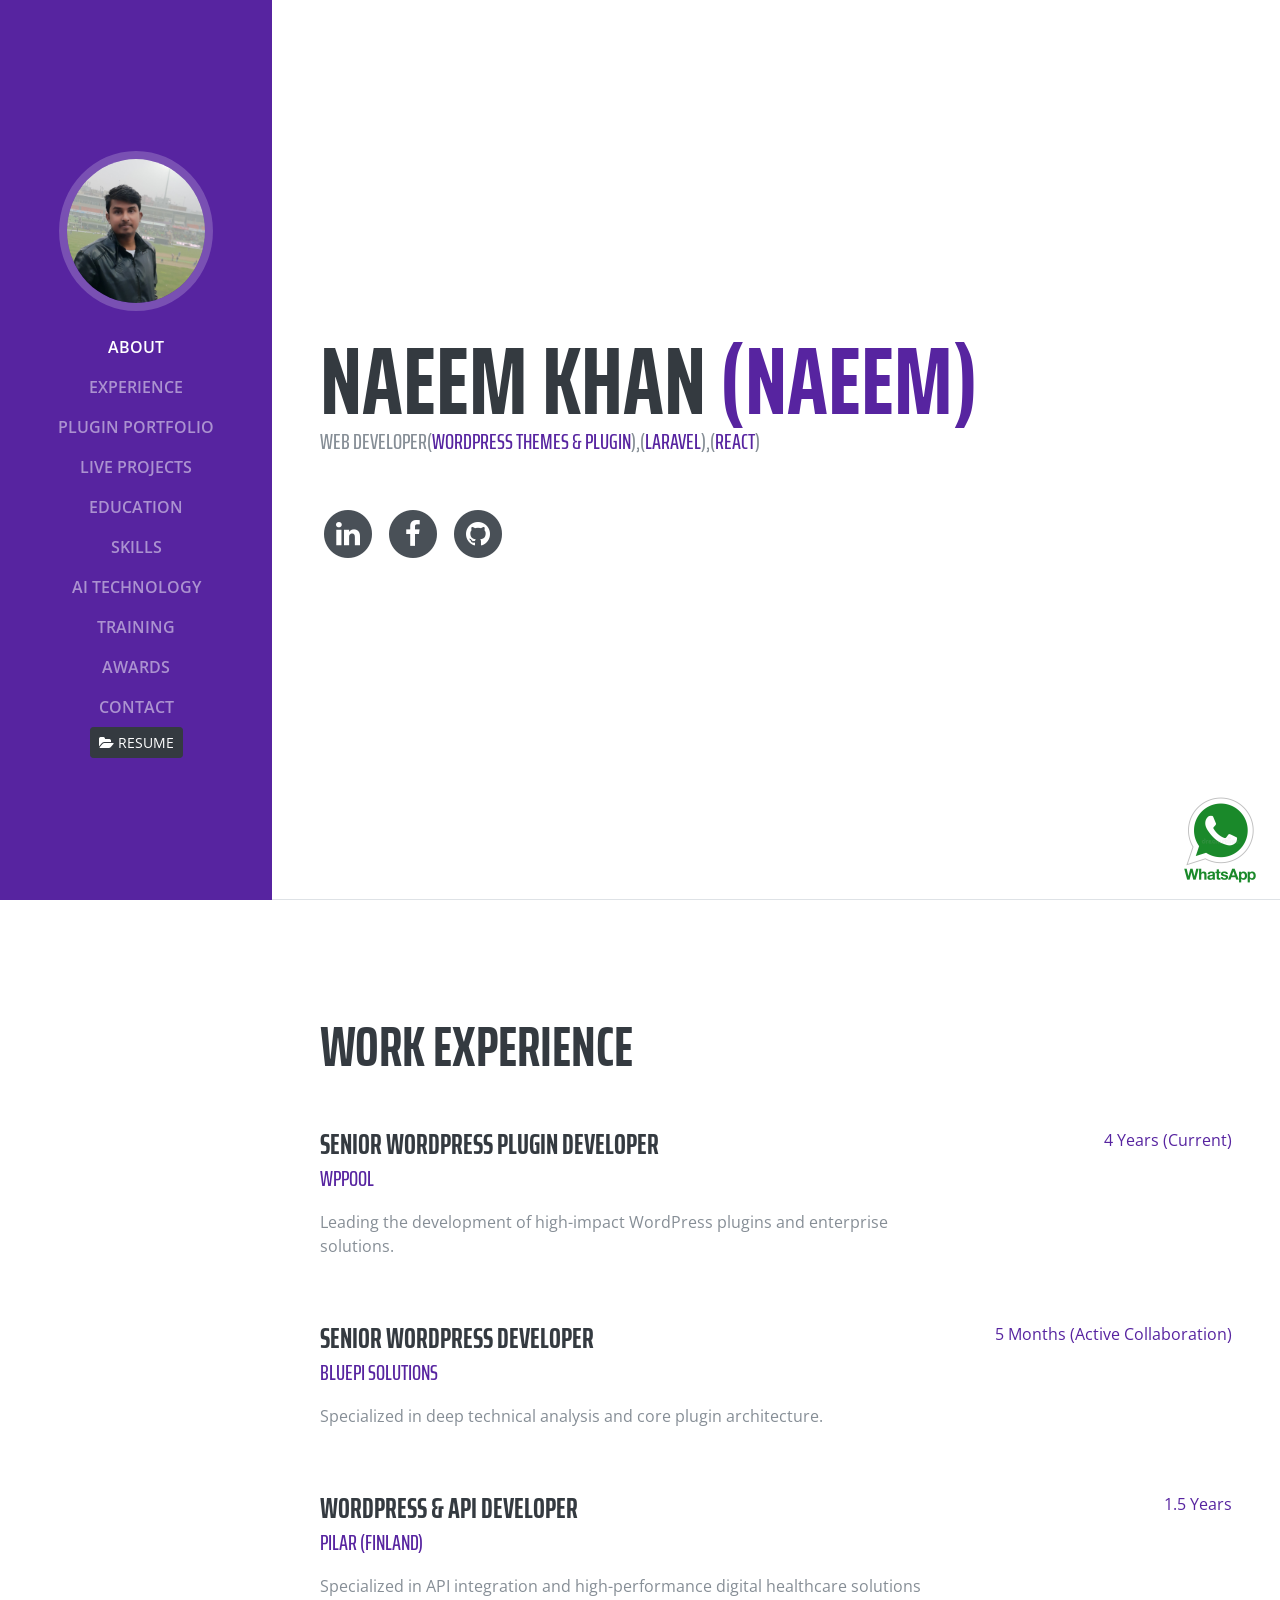
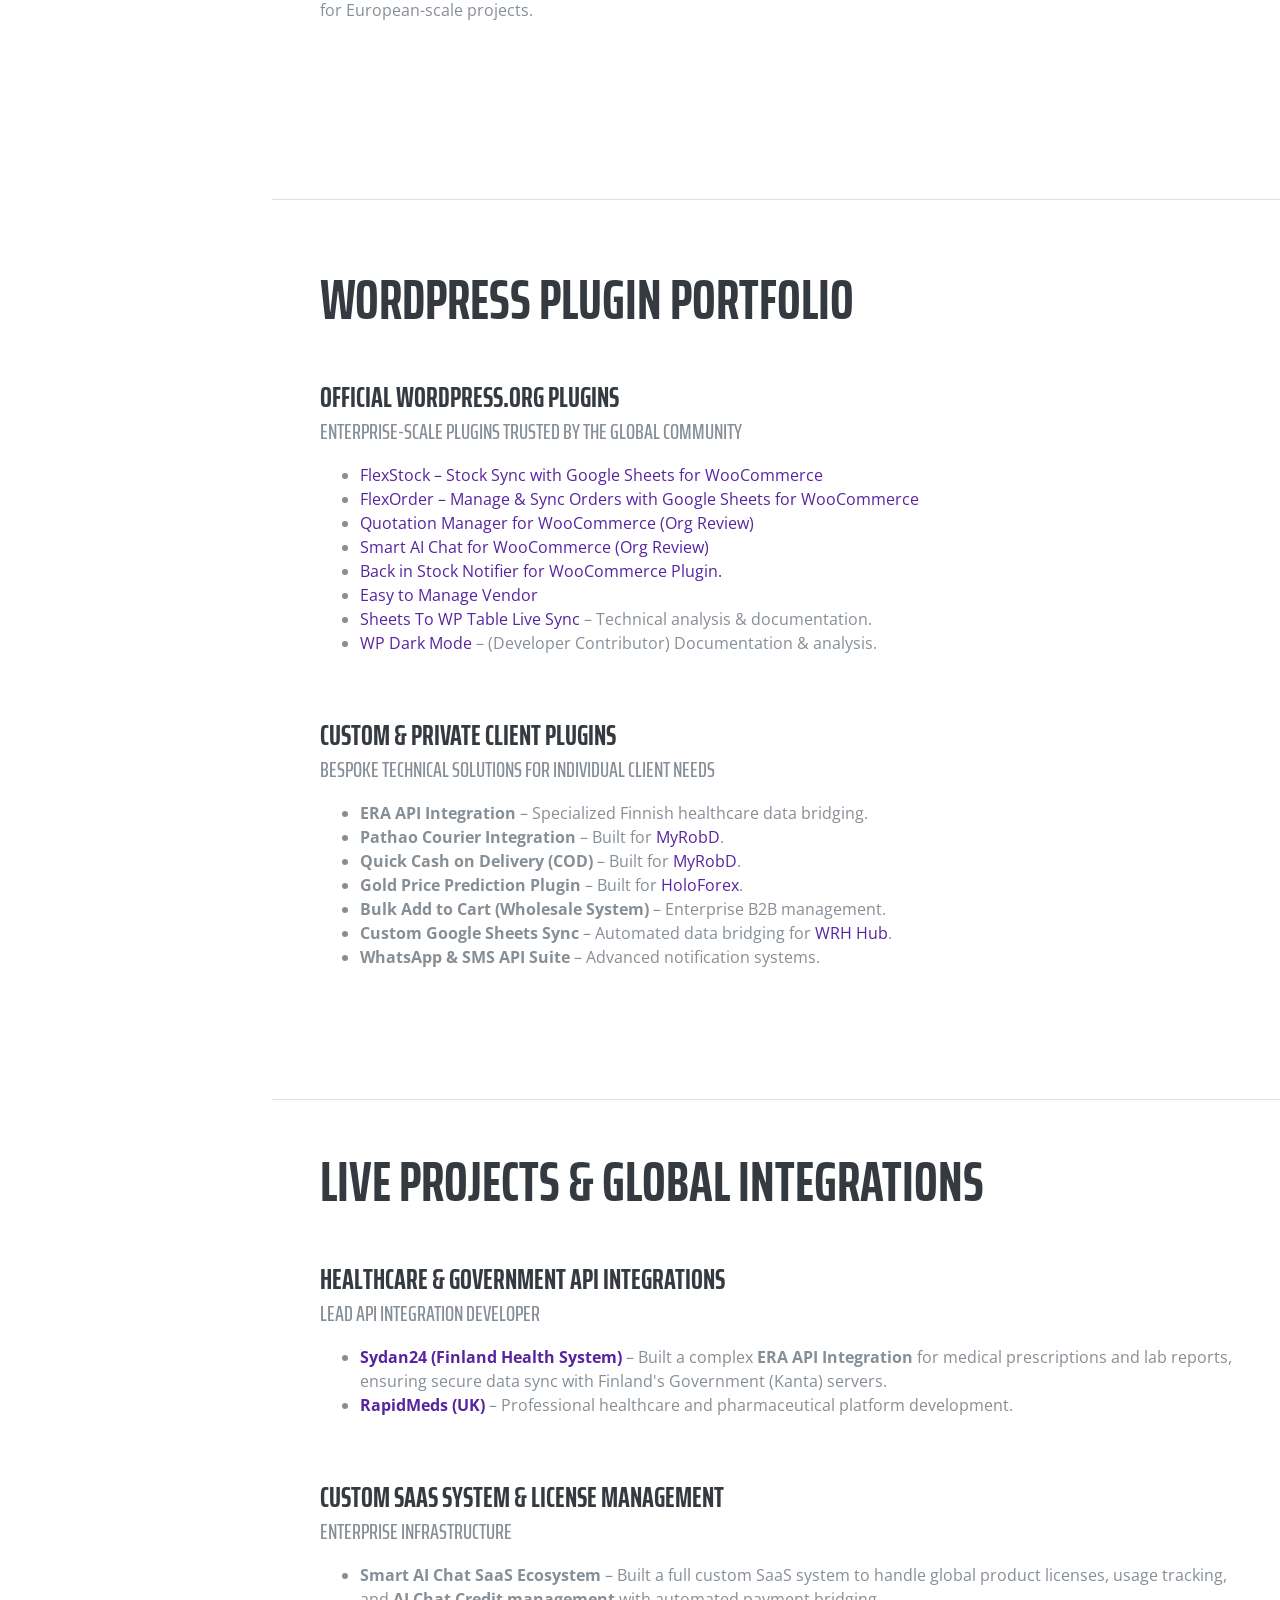
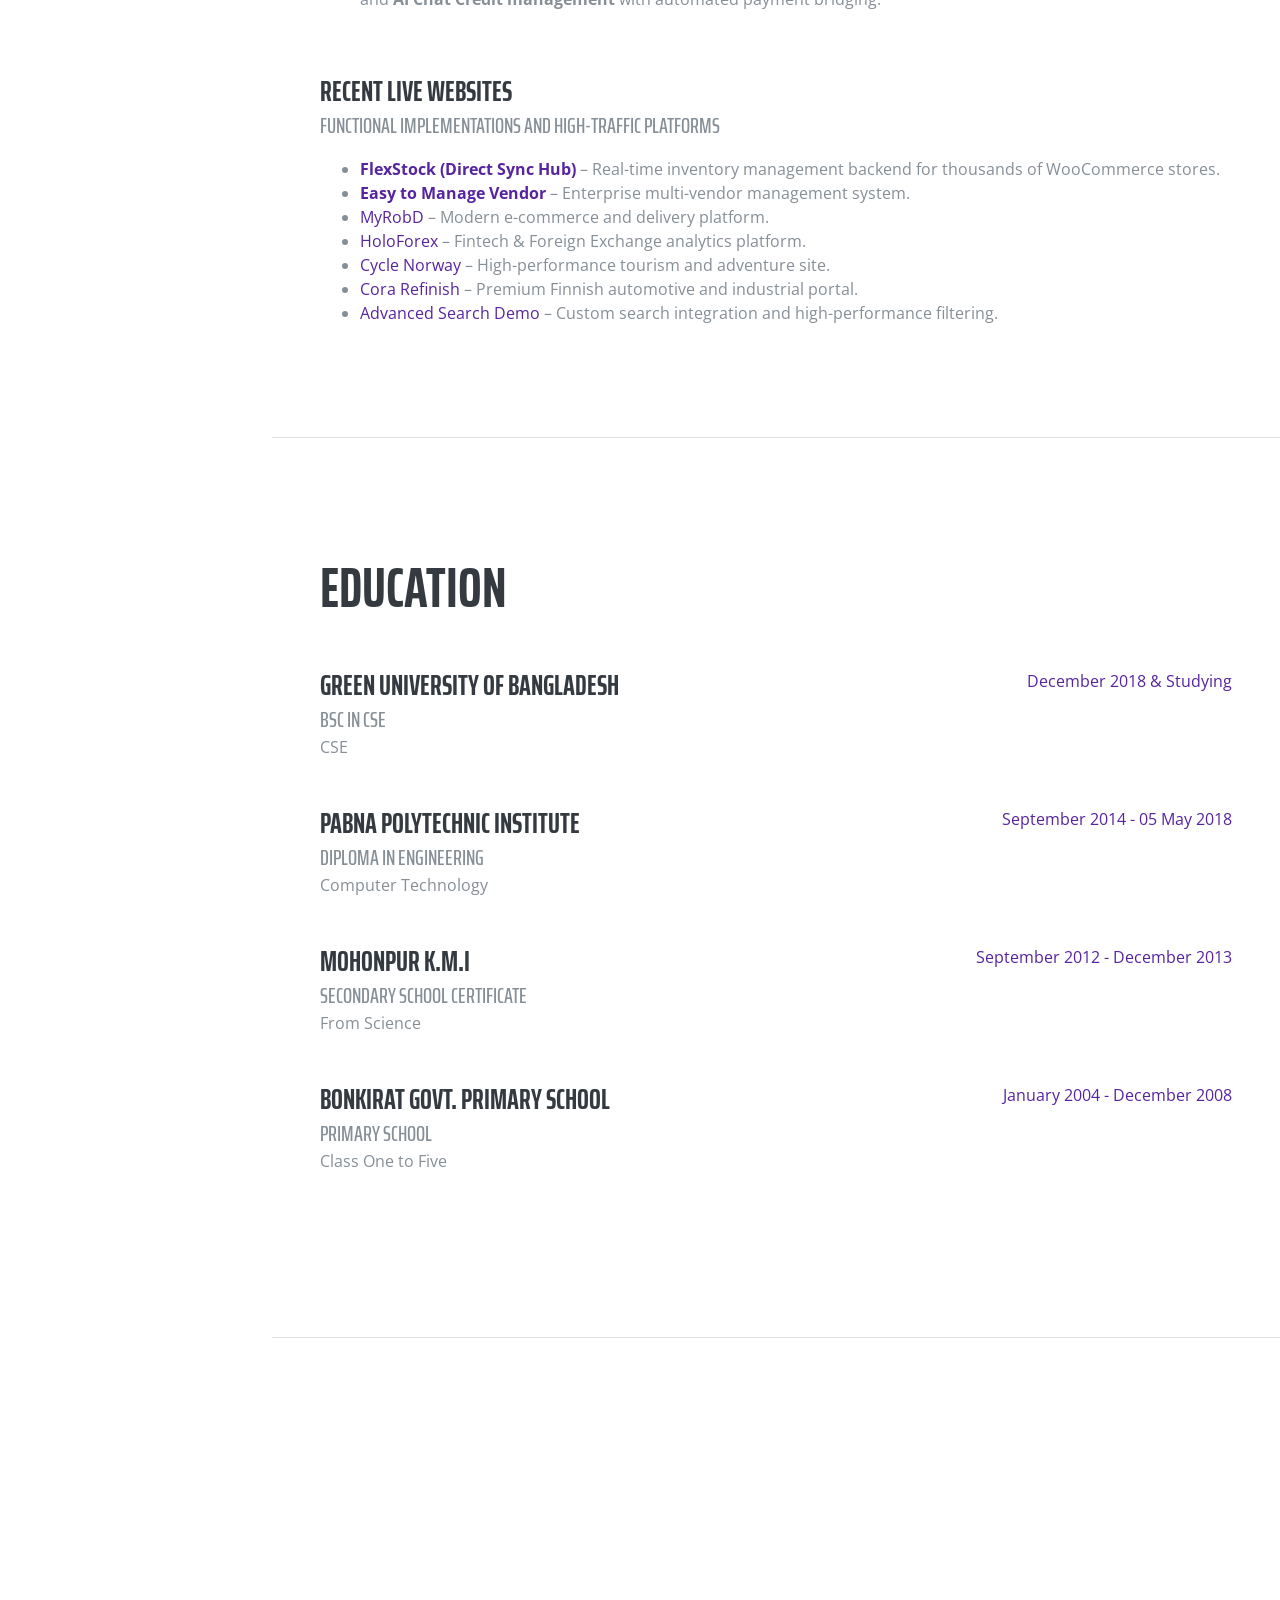
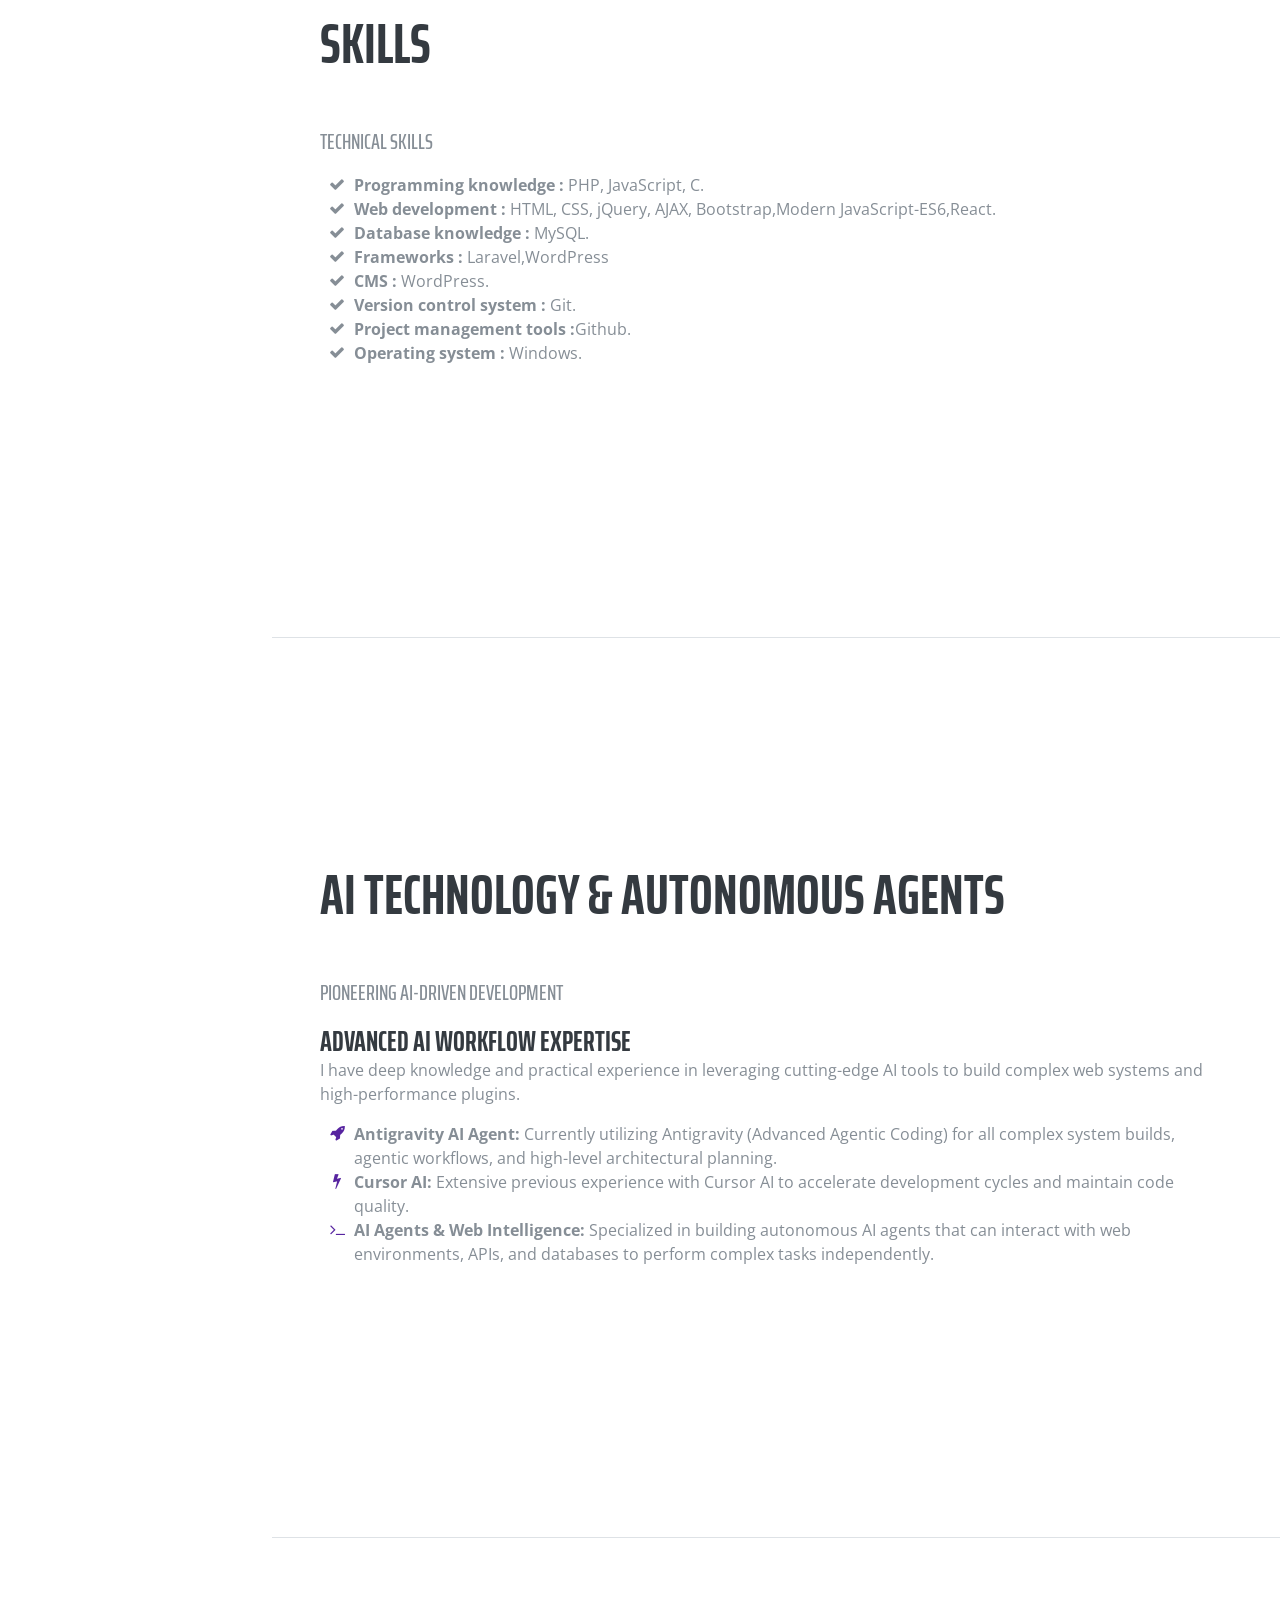
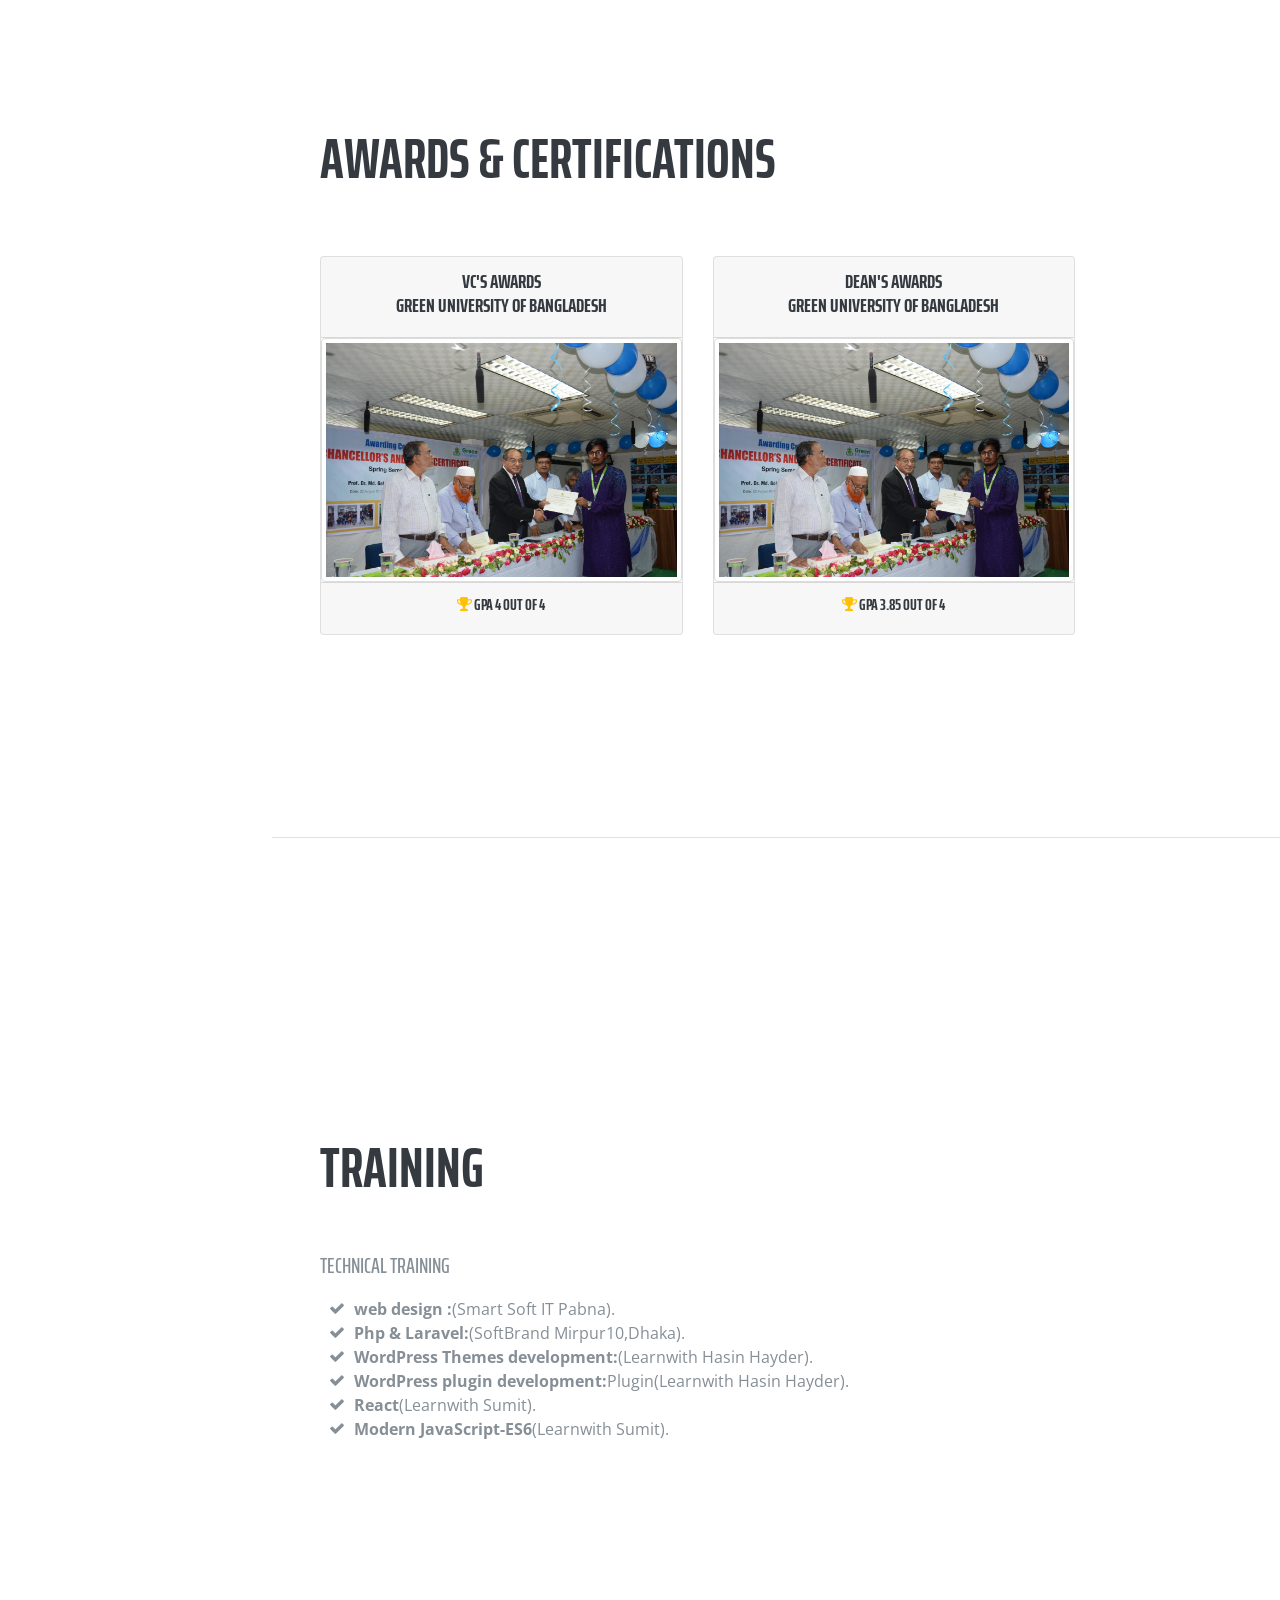
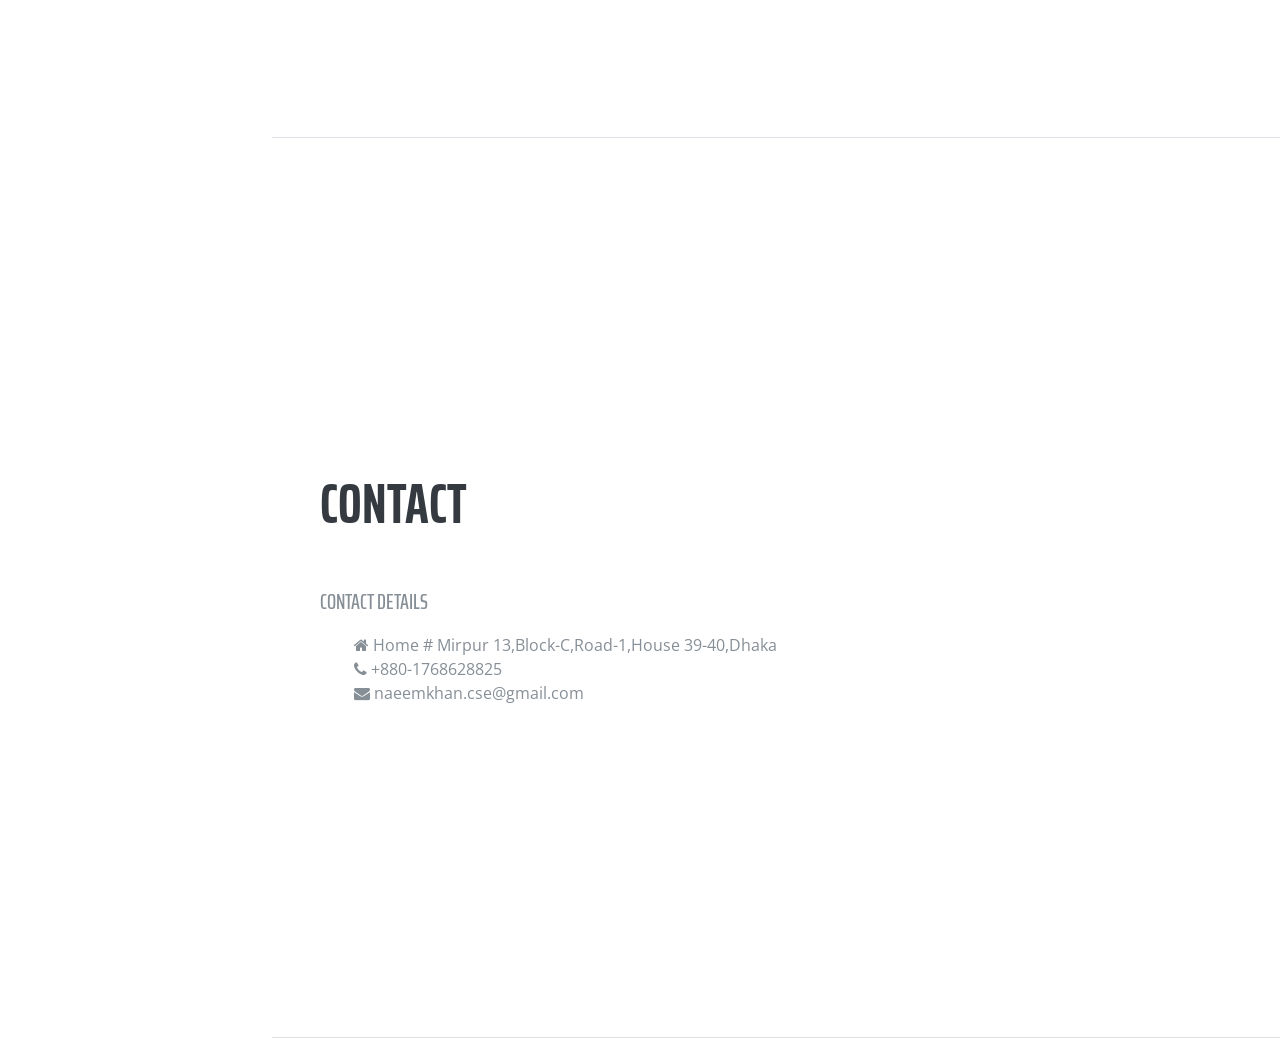
==== commit a52b34a7: "update info" ====
--- a/index.html
+++ b/index.html
@@ -14,24 +14,27 @@
     <link href="vendor/bootstrap/css/bootstrap.min.css" rel="stylesheet">
 
     <!-- Custom fonts for this template -->
-    <link href="https://fonts.googleapis.com/css?family=Saira+Extra+Condensed:100,200,300,400,500,600,700,800,900" rel="stylesheet">
-    <link href="https://fonts.googleapis.com/css?family=Open+Sans:300,300i,400,400i,600,600i,700,700i,800,800i" rel="stylesheet">
+    <link href="https://fonts.googleapis.com/css?family=Saira+Extra+Condensed:100,200,300,400,500,600,700,800,900"
+        rel="stylesheet">
+    <link href="https://fonts.googleapis.com/css?family=Open+Sans:300,300i,400,400i,600,600i,700,700i,800,800i"
+        rel="stylesheet">
     <link href="vendor/font-awesome/css/font-awesome.min.css" rel="stylesheet">
     <link href="vendor/devicons/css/devicons.min.css" rel="stylesheet">
     <link href="vendor/simple-line-icons/css/simple-line-icons.css" rel="stylesheet">
 
     <!-- Custom styles for this template -->
     <link href="css/resume.min.css" rel="stylesheet">
-	<style>
-	.chat_system .chat_position {
-	    position: fixed;
-    bottom: 10px;
-    right: 10px;
-	}
-	.chat_system .chat_img {
-	width:100px;
-	}
-	</style>
+    <style>
+        .chat_system .chat_position {
+            position: fixed;
+            bottom: 10px;
+            right: 10px;
+        }
+
+        .chat_system .chat_img {
+            width: 100px;
+        }
+    </style>
 
 </head>
 
@@ -41,10 +44,11 @@
         <a class="navbar-brand js-scroll-trigger" href="#page-top">
             <span class="d-block d-lg-none"><i class="fa fa-user"></i> Naeem Khan</span>
             <span class="d-none d-lg-block">
-          <img class="img-fluid img-profile rounded-circle mx-auto mb-2" src="img/profile.jpg" alt="">
-        </span>
+                <img class="img-fluid img-profile rounded-circle mx-auto mb-2" src="img/profile.jpg" alt="">
+            </span>
         </a>
-        <button class="navbar-toggler" type="button" data-toggle="collapse" data-target="#navbarSupportedContent" aria-controls="navbarSupportedContent" aria-expanded="false" aria-label="Toggle navigation">
+        <button class="navbar-toggler" type="button" data-toggle="collapse" data-target="#navbarSupportedContent"
+            aria-controls="navbarSupportedContent" aria-expanded="false" aria-label="Toggle navigation">
             <span class="navbar-toggler-icon"></span>
         </button>
         <div class="collapse navbar-collapse" id="navbarSupportedContent">
@@ -56,22 +60,32 @@
                     <a class="nav-link js-scroll-trigger" href="#experience">Experience</a>
                 </li>
                 <li class="nav-item">
+                    <a class="nav-link js-scroll-trigger" href="#plugin-portfolio">Plugin Portfolio</a>
+                </li>
+                <li class="nav-item">
+                    <a class="nav-link js-scroll-trigger" href="#global-integrations">Live Projects</a>
+                </li>
+                <li class="nav-item">
                     <a class="nav-link js-scroll-trigger" href="#education">Education</a>
                 </li>
                 <li class="nav-item">
                     <a class="nav-link js-scroll-trigger" href="#skills">Skills</a>
                 </li>
-				<li class="nav-item">
+                <li class="nav-item">
+                    <a class="nav-link js-scroll-trigger" href="#ai-tech">AI Technology</a>
+                </li>
+                <li class="nav-item">
                     <a class="nav-link js-scroll-trigger" href="#training">TRAINING</a>
                 </li>
-				<li class="nav-item">
+                <li class="nav-item">
                     <a class="nav-link js-scroll-trigger" href="#awards">Awards</a>
                 </li>
                 <li class="nav-item">
                     <a class="nav-link js-scroll-trigger" href="#contact">contact</a>
                 </li>
-				<li class="nav-item">
-                    <a class="btn btn-dark btn-sm" style="text-transform: uppercase" target="_blank" href="./js/naeem-cv.pdf"><i class="fa fa-folder-open"></i> Resume</a>
+                <li class="nav-item">
+                    <a class="btn btn-dark btn-sm" style="text-transform: uppercase" target="_blank"
+                        href="naeem_cv.html"><i class="fa fa-folder-open"></i> Resume</a>
                 </li>
             </ul>
         </div>
@@ -83,15 +97,17 @@
         <section class="resume-section p-3 p-lg-5 d-flex d-column" id="about">
             <div class="my-auto">
                 <h1 class="mb-0">Naeem khan
-            <span class="text-primary">(Naeem)</span>
-          </h1>
-                <div class="subheading mb-5">Web Developer(<a target="_blank" href="https://wordpress.org/">WordPress themes & plugin</a>),(<a target="_blank" href="https://laravel.com">Laravel</a>),(<a target="_blank" href="https://reactjs.org/">React</a>)
-				
-                </div>
-<!--                <p class="mb-5">Hi, I'm Mahadi Hassan Babu. I am experienced in laravel php framework to provide a robust synopsis for high level overviews. Iterative approaches to corporate strategy foster collaborative thinking to further the overall value proposition.</p>-->
+                    <span class="text-primary">(Naeem)</span>
+                </h1>
+                <div class="subheading mb-5">Web Developer(<a target="_blank" href="https://wordpress.org/">WordPress
+                        themes & plugin</a>),(<a target="_blank" href="https://laravel.com">Laravel</a>),(<a
+                        target="_blank" href="https://reactjs.org/">React</a>)
+
+                </div>
+                <!--                <p class="mb-5">Hi, I'm Mahadi Hassan Babu. I am experienced in laravel php framework to provide a robust synopsis for high level overviews. Iterative approaches to corporate strategy foster collaborative thinking to further the overall value proposition.</p>-->
                 <ul class="list-inline list-social-icons mb-0">
 
-                   <!-- <li class="list-inline-item">
+                    <!-- <li class="list-inline-item">
                         <a href="#" target="_blank">
                             <span class="fa-stack fa-lg">
                   <i class="fa fa-circle fa-stack-2x"></i>
@@ -99,8 +115,8 @@
                 </span>
                         </a>
                     </li>-->
-					
-					 <!-- <li class="list-inline-item">
+
+                    <!-- <li class="list-inline-item">
                         <a href="https://www.facebook.com/naeemkhan25.cse" target="_blank">
                             <span class="fa-stack fa-lg">
                   <i class="fa fa-circle fa-stack-2x"></i>
@@ -108,31 +124,31 @@
                 </span>
                         </a>
                     </li>-->
-					
-					 <li class="list-inline-item">
+
+                    <li class="list-inline-item">
                         <a href="https://www.linkedin.com/in/naeem-khan-1aa151246/" target="_blank">
                             <span class="fa-stack fa-lg">
-                  <i class="fa fa-circle fa-stack-2x"></i>
-                  <i class="fa fa-linkedin fa-stack-1x fa-inverse"></i>
-                </span>
+                                <i class="fa fa-circle fa-stack-2x"></i>
+                                <i class="fa fa-linkedin fa-stack-1x fa-inverse"></i>
+                            </span>
                         </a>
                     </li>
 
                     <li class="list-inline-item">
-                        <a href="#" target="_blank">
+                        <a href="https://www.facebook.com/naeemkhan25.cse" target="_blank">
                             <span class="fa-stack fa-lg">
-                  <i class="fa fa-circle fa-stack-2x"></i>
-                  <i class="fa fa-facebook fa-stack-1x fa-inverse"></i>
-                </span>
+                                <i class="fa fa-circle fa-stack-2x"></i>
+                                <i class="fa fa-facebook fa-stack-1x fa-inverse"></i>
+                            </span>
                         </a>
                     </li>
 
                     <li class="list-inline-item">
                         <a href="https://github.com/naeemkhan25" target="_blank">
                             <span class="fa-stack fa-lg">
-                  <i class="fa fa-circle fa-stack-2x"></i>
-                  <i class="fa fa-github fa-stack-1x fa-inverse"></i>
-                </span>
+                                <i class="fa fa-circle fa-stack-2x"></i>
+                                <i class="fa fa-github fa-stack-1x fa-inverse"></i>
+                            </span>
                         </a>
                     </li>
 
@@ -142,69 +158,176 @@
 
         <section class="resume-section p-3 p-lg-5 d-flex flex-column" id="experience">
             <div class="my-auto">
-                <h2 class="mb-5">Experience</h2>
-
-                <div class="resume-item d-flex flex-column flex-md-row mb-5">
-                    <div class="resume-content mr-auto">
-                       <h3 class="mb-0">Designation: WordPress Plugin Developer</h3>
-                       <h6>Company Name: WPPOOL</h6>
-<!--                        <div class="subheading mb-3">-->
-                            <ul>
-                                <li><a target="_blank" href="https://wordpress.org/plugins/stock-notifier-for-woocommerce/-">Back in Stock Notifier for WooCommerce Plugin.</a></li>
-                                <li><a target="_blank" href="https://wordpress.org/plugins/easy-to-manage-vendor/">Easy to Manage Vendor</a></li>
-                                <li><a target="_blank" href="#">Discount Shop WooCommerce Plugin</a></li>
-                                <li><a target="_blank" href="https://github.com/naeemkhan25/vendor-reports">Vendor Report Count.</a></li>
-                                <li><a target="_blank" href="#">Aventus Theme</a></li>
-                                <li><a target="_blank" href="https://github.com/naeemkhan25/all-demo-plugin-">All Demo plugin</a></li>
-                                <li><a target="_blank" href="https://github.com/naeemkhan25/laravel-lekhalekhi">Laravel Demo Project</a></li>
-                                <li><a target="_blank" href="https://github.com/naeemkhan25/E-shopper-OOP-Project">OOP Demo Project</a></li>
-                                <li><a target="_blank" href="https://github.com/naeemkhan25/-my-work-all-demo-themes">ALL Demo Themes</a></li>
-								<li><a target="_blank" href="https://wordpress.org/plugins/sheets-to-wp-table-live-sync/">Create developer documentation, write code comments and explore code in Sheets To WP Table Live Sync Plugin</a></li>
-								<li><a target="_blank" href="https://wordpress.org/plugins/wp-dark-mode/">Create developer documentation, write code comments and explore code in WP Dark Mode Plugin</a></li>
-								<li><a target="_blank" href="#">Good knowledge of WhatsApp and SMS API</a></li>
-								
-                            </ul> 
-<!--                        </div>-->
-                    </div>
-<!--                    <div class="resume-date text-md-right">-->
-<!--                        <span class="text-primary">January 2019 - Present</span>-->
-<!--                    </div>-->
-                </div>
-
-               <!-- <div class="resume-item d-flex flex-column flex-md-row mb-5">
-                    <div class="resume-content mr-auto">
-                        <h3 class="mb-0">IT Executive</h3>
-                        <div class="subheading mb-3">
-                            <a target="_blank" href="https://www.mohona.tv/">Mohona Television</a>
+                <h2 class="mb-5">Work Experience</h2>
+
+                <div class="resume-item d-flex flex-column flex-md-row mb-5">
+                    <div class="resume-content mr-auto">
+                        <h3 class="mb-0">Senior WordPress Plugin Developer</h3>
+                        <div class="subheading mb-3"><a target="_blank" href="https://wppool.dev/">WPPOOL</a></div>
+                        <p>Leading the development of high-impact WordPress plugins and enterprise solutions.</p>
+                    </div>
+                    <div class="resume-date text-md-right">
+                        <span class="text-primary">4 Years (Current)</span>
+                    </div>
+                </div>
+
+                <div class="resume-item d-flex flex-column flex-md-row mb-5">
+                    <div class="resume-content mr-auto">
+                        <h3 class="mb-0">Senior WordPress Developer</h3>
+                        <div class="subheading mb-3"><a target="_blank" href="https://www.bluepisolutions.com/">BluePi
+                                Solutions</a></div>
+                        <p>Specialized in deep technical analysis and core plugin architecture.</p>
+                    </div>
+                    <div class="resume-date text-md-right">
+                        <span class="text-primary">5 Months (Active Collaboration)</span>
+                    </div>
+                </div>
+
+                <div class="resume-item d-flex flex-column flex-md-row mb-5">
+                    <div class="resume-content mr-auto">
+                        <h3 class="mb-0">WordPress & API Developer</h3>
+                        <div class="subheading mb-3"><a target="_blank" href="https://pilar.fi/">Pilar (Finland)</a>
                         </div>
-                    </div>
-                    <div class="resume-date text-md-right">
-                        <span class="text-primary">August 2016 - April 2017</span>
-                    </div>
-                </div>
-
-                <div class="resume-item d-flex flex-column flex-md-row mb-5">
-                    <div class="resume-content mr-auto">
-                        <h3 class="mb-0">IT Engineer</h3>
-                        <div class="subheading mb-3">
-                            <a target="_blank" href="https://www.sunlitbd.com/">Sunlit Engineering & Construction Company</a>
-                        </div>
-                    </div>
-                    <div class="resume-date text-md-right">
-                        <span class="text-primary">March 2015 - August 2016</span>
-                    </div>
-                </div> -->
-            </div>
-
-    </div>
-
-    </section>
-
-    <section class="resume-section p-3 p-lg-5 d-flex flex-column" id="education">
-        <div class="my-auto">
-            <h2 class="mb-5">Education</h2>
-
-           <!-- <div class="resume-item d-flex flex-column flex-md-row mb-5">
+                        <p>Specialized in API integration and high-performance digital healthcare solutions for
+                            European-scale projects.</p>
+                    </div>
+                    <div class="resume-date text-md-right">
+                        <span class="text-primary">1.5 Years</span>
+                    </div>
+                </div>
+            </div>
+        </section>
+
+        <section class="resume-section p-3 p-lg-5 d-flex flex-column" id="plugin-portfolio">
+            <div class="my-auto">
+                <h2 class="mb-5">WordPress Plugin Portfolio</h2>
+
+                <!-- Category 1: Official WordPress.org Plugins -->
+                <div class="resume-item d-flex flex-column flex-md-row mb-5">
+                    <div class="resume-content mr-auto">
+                        <h3 class="mb-0">Official WordPress.org Plugins</h3>
+                        <div class="subheading mb-3">Enterprise-scale plugins trusted by the global community</div>
+                        <ul>
+                            <li><a target="_blank"
+                                    href="https://wordpress.org/plugins/stock-sync-with-google-sheet-for-woocommerce/">FlexStock
+                                    – Stock Sync with Google Sheets for WooCommerce</a></li>
+                            <li><a target="_blank"
+                                    href="https://wordpress.org/plugins/order-sync-with-google-sheets-for-woocommerce/">FlexOrder
+                                    – Manage & Sync Orders with Google Sheets for WooCommerce</a></li>
+                            <li><a target="_blank" href="#">Quotation Manager for WooCommerce (Org Review)</a></li>
+                            <li><a target="_blank" href="#">Smart AI Chat for WooCommerce (Org Review)</a></li>
+                            <li><a target="_blank"
+                                    href="https://wordpress.org/plugins/stock-notifier-for-woocommerce/">Back in Stock
+                                    Notifier for WooCommerce Plugin.</a></li>
+                            <li><a target="_blank" href="https://wordpress.org/plugins/easy-to-manage-vendor/">Easy to
+                                    Manage Vendor</a></li>
+                            <li><a target="_blank"
+                                    href="https://wordpress.org/plugins/sheets-to-wp-table-live-sync/">Sheets To WP
+                                    Table Live Sync</a> – Technical analysis & documentation.</li>
+                            <li><a target="_blank" href="https://wordpress.org/plugins/wp-dark-mode/">WP Dark Mode</a> –
+                                (Developer Contributor) Documentation & analysis.</li>
+                        </ul>
+                    </div>
+                </div>
+
+                <!-- Category 2: Private/Custom Client Plugins -->
+                <div class="resume-item d-flex flex-column flex-md-row mb-5">
+                    <div class="resume-content mr-auto">
+                        <h3 class="mb-0">Custom & Private Client Plugins</h3>
+                        <div class="subheading mb-3">Bespoke technical solutions for individual client needs</div>
+                        <ul>
+                            <li><strong>ERA API Integration</strong> – Specialized Finnish healthcare data bridging.
+                            </li>
+                            <li><strong>Pathao Courier Integration</strong> – Built for <a target="_blank"
+                                    href="https://myrobd.com/">MyRobD</a>.</li>
+                            <li><strong>Quick Cash on Delivery (COD)</strong> – Built for <a target="_blank"
+                                    href="https://myrobd.com/">MyRobD</a>.</li>
+                            <li><strong>Gold Price Prediction Plugin</strong> – Built for <a target="_blank"
+                                    href="https://www.holoforex.com/">HoloForex</a>.</li>
+                            <li><strong>Bulk Add to Cart (Wholesale System)</strong> – Enterprise B2B management.</li>
+                            <li><strong>Custom Google Sheets Sync</strong> – Automated data bridging for <a
+                                    target="_blank" href="https://wrhhub.com/">WRH Hub</a>.</li>
+                            <li><strong>WhatsApp & SMS API Suite</strong> – Advanced notification systems.</li>
+                        </ul>
+                    </div>
+                </div>
+            </div>
+        </section>
+        <section class="resume-section p-3 p-lg-5 d-flex flex-column" id="global-integrations">
+            <div class="my-auto">
+                <h2 class="mb-5">Live Projects & Global Integrations</h2>
+
+                <div class="resume-item d-flex flex-column flex-md-row mb-5">
+                    <div class="resume-content mr-auto">
+                        <h3 class="mb-0">Healthcare & Government API Integrations</h3>
+                        <div class="subheading mb-3">Lead API Integration Developer</div>
+                        <ul>
+                            <li>
+                                <a target="_blank" href="https://palvelu.sydan24.fi/"><strong>Sydan24 (Finland Health
+                                        System)</strong></a> – Built a complex <strong>ERA API Integration</strong> for
+                                medical prescriptions and lab reports, ensuring secure data sync with Finland's
+                                Government (Kanta) servers.
+                            </li>
+                            <li>
+                                <a target="_blank" href="https://rapidmeds.co.uk/"><strong>RapidMeds (UK)</strong></a> –
+                                Professional healthcare and pharmaceutical platform development.
+                            </li>
+                        </ul>
+                    </div>
+                </div>
+
+                <div class="resume-item d-flex flex-column flex-md-row mb-5">
+                    <div class="resume-content mr-auto">
+                        <h3 class="mb-0">Custom SaaS System & License Management</h3>
+                        <div class="subheading mb-3">Enterprise Infrastructure</div>
+                        <ul>
+                            <li>
+                                <strong>Smart AI Chat SaaS Ecosystem</strong> – Built a full custom SaaS system to
+                                handle global product licenses, usage tracking, and <strong>AI Chat Credit
+                                    management</strong> with automated payment bridging.
+                            </li>
+                        </ul>
+                    </div>
+                </div>
+
+                <div class="resume-item d-flex flex-column flex-md-row mb-5">
+                    <div class="resume-content mr-auto">
+                        <h3 class="mb-0">Recent Live Websites</h3>
+                        <div class="subheading mb-3">Functional implementations and high-traffic platforms</div>
+                        <ul>
+                            <li>
+                                <a target="_blank"
+                                    href="https://wordpress.org/plugins/stock-sync-with-google-sheet-for-woocommerce/"><strong>FlexStock
+                                        (Direct Sync Hub)</strong></a> – Real-time inventory management backend for
+                                thousands of WooCommerce stores.
+                            </li>
+                            <li>
+                                <a target="_blank"
+                                    href="https://wordpress.org/plugins/easy-to-manage-vendor/"><strong>Easy to Manage
+                                        Vendor</strong></a> – Enterprise multi-vendor management system.
+                            </li>
+                            <li><a target="_blank" href="https://myrobd.com/">MyRobD</a> – Modern e-commerce and
+                                delivery platform.</li>
+                            <li><a target="_blank" href="https://www.holoforex.com/">HoloForex</a> – Fintech & Foreign
+                                Exchange analytics platform.</li>
+                            <li><a target="_blank" href="https://cyclenorway.com/">Cycle Norway</a> – High-performance
+                                tourism and adventure site.</li>
+                            <li><a target="_blank" href="https://corarefinish.fi/">Cora Refinish</a> – Premium Finnish
+                                automotive and industrial portal.</li>
+                            <li><a target="_blank"
+                                    href="https://d40c4bdc65.nxcli.io/page-search/?page_search=test">Advanced Search
+                                    Demo</a> – Custom search integration and high-performance filtering.</li>
+                        </ul>
+                    </div>
+                </div>
+            </div>
+        </section>
+
+        <section class="resume-section p-3 p-lg-5 d-flex flex-column" id="education">
+            <div class="my-auto">
+                <h2 class="mb-5">Education</h2>
+
+                <!-- <div class="resume-item d-flex flex-column flex-md-row mb-5">
                 <div class="resume-content mr-auto">
                     <h3 class="mb-0">Daffodil International University</h3>
                     <div class="subheading">Bachelor of Science</div>
@@ -214,138 +337,170 @@
                     <span class="text-primary">May 2014 - 29 October 2017</span>
                 </div>
             </div> -->
-			<div class="resume-item d-flex flex-column flex-md-row mb-5">
-                <div class="resume-content mr-auto">
-                    <h3 class="mb-0">Green University of Bangladesh</h3>
-                    <div class="subheading">BSc in CSE</div>
-                    <div>CSE</div>
-                </div>
-                <div class="resume-date text-md-right">
-                    <span class="text-primary">December 2018 & Studying</span>
-                </div>
-            </div>
-            <div class="resume-item d-flex flex-column flex-md-row mb-5">
-                <div class="resume-content mr-auto">
-                    <h3 class="mb-0">Pabna Polytechnic Institute</h3>
-                    <div class="subheading">Diploma in Engineering</div>
-                    <div>Computer Technology</div>
-                </div>
-                <div class="resume-date text-md-right">
-                    <span class="text-primary">September 2014 - 05 May 2018</span>
-                </div>
-            </div>
-
-            <div class="resume-item d-flex flex-column flex-md-row mb-5">
-                <div class="resume-content mr-auto">
-                    <h3 class="mb-0">Mohonpur K.M.I</h3>
-                    <div class="subheading">Secondary School Certificate</div>
-                    <div>From Science</div>
-                </div>
-                <div class="resume-date text-md-right">
-                    <span class="text-primary">September 2012 - December 2013</span>
-                </div>
-            </div>
-			
-			 <div class="resume-item d-flex flex-column flex-md-row mb-5">
-                <div class="resume-content mr-auto">
-                    <h3 class="mb-0">bonkirat Govt. Primary School</h3>
-                    <div class="subheading">Primary School</div>
-                    <div>Class One to Five</div>
-                </div>
-                <div class="resume-date text-md-right">
-                    <span class="text-primary">January 2004 - December 2008</span>
-                </div>
-            </div>
-
-    </section>
-
-    <section class="resume-section p-3 p-lg-5 d-flex flex-column" id="skills">
-        <div class="my-auto">
-            <h2 class="mb-5">Skills</h2>
-            <div class="subheading mb-3">Technical Skills</div>
-            <ul class="fa-ul mb-0">
-                <li><i class="fa-li fa fa-check"></i><strong>Programming knowledge :</strong> PHP, JavaScript, C.</li>
-                <li><i class="fa-li fa fa-check"></i><strong>Web development :</strong> HTML, CSS, jQuery, AJAX, Bootstrap,Modern JavaScript-ES6,React.</li>
-                <!-- <li><i class="fa-li fa fa-check"></i><strong>API :</strong> REST.</li> -->
-                <li><i class="fa-li fa fa-check"></i><strong>Database knowledge :</strong> MySQL.</li>
-                <li><i class="fa-li fa fa-check"></i><strong>Frameworks :</strong> Laravel,WordPress</li>
-				<li><i class="fa-li fa fa-check"></i><strong>CMS :</strong> WordPress.</li>
-                <!--<li><i class="fa-li fa fa-check"></i><strong>CMS :</strong> WordPress.</li>-->
-                <li><i class="fa-li fa fa-check"></i><strong>Version control system :</strong> Git.</li>
-                <li><i class="fa-li fa fa-check"></i><strong>Project management tools :</strong>Github.</li>
-                <!--<li><i class="fa-li fa fa-check"></i><strong>Software development :</strong> Scrum.</li>-->
-                <li><i class="fa-li fa fa-check"></i><strong>Operating system :</strong> Windows.</li>
-                <!--<li><i class="fa-li fa fa-check"></i><strong>FTP :</strong> SSH, Filezilla, Bitvise, Putty.</li>-->
-            </ul>
+                <div class="resume-item d-flex flex-column flex-md-row mb-5">
+                    <div class="resume-content mr-auto">
+                        <h3 class="mb-0">Green University of Bangladesh</h3>
+                        <div class="subheading">BSc in CSE</div>
+                        <div>CSE</div>
+                    </div>
+                    <div class="resume-date text-md-right">
+                        <span class="text-primary">December 2018 & Studying</span>
+                    </div>
+                </div>
+                <div class="resume-item d-flex flex-column flex-md-row mb-5">
+                    <div class="resume-content mr-auto">
+                        <h3 class="mb-0">Pabna Polytechnic Institute</h3>
+                        <div class="subheading">Diploma in Engineering</div>
+                        <div>Computer Technology</div>
+                    </div>
+                    <div class="resume-date text-md-right">
+                        <span class="text-primary">September 2014 - 05 May 2018</span>
+                    </div>
+                </div>
+
+                <div class="resume-item d-flex flex-column flex-md-row mb-5">
+                    <div class="resume-content mr-auto">
+                        <h3 class="mb-0">Mohonpur K.M.I</h3>
+                        <div class="subheading">Secondary School Certificate</div>
+                        <div>From Science</div>
+                    </div>
+                    <div class="resume-date text-md-right">
+                        <span class="text-primary">September 2012 - December 2013</span>
+                    </div>
+                </div>
+
+                <div class="resume-item d-flex flex-column flex-md-row mb-5">
+                    <div class="resume-content mr-auto">
+                        <h3 class="mb-0">bonkirat Govt. Primary School</h3>
+                        <div class="subheading">Primary School</div>
+                        <div>Class One to Five</div>
+                    </div>
+                    <div class="resume-date text-md-right">
+                        <span class="text-primary">January 2004 - December 2008</span>
+                    </div>
+                </div>
+
+        </section>
+
+        <section class="resume-section p-3 p-lg-5 d-flex flex-column" id="skills">
+            <div class="my-auto">
+                <h2 class="mb-5">Skills</h2>
+                <div class="subheading mb-3">Technical Skills</div>
+                <ul class="fa-ul mb-0">
+                    <li><i class="fa-li fa fa-check"></i><strong>Programming knowledge :</strong> PHP, JavaScript, C.
+                    </li>
+                    <li><i class="fa-li fa fa-check"></i><strong>Web development :</strong> HTML, CSS, jQuery, AJAX,
+                        Bootstrap,Modern JavaScript-ES6,React.</li>
+                    <!-- <li><i class="fa-li fa fa-check"></i><strong>API :</strong> REST.</li> -->
+                    <li><i class="fa-li fa fa-check"></i><strong>Database knowledge :</strong> MySQL.</li>
+                    <li><i class="fa-li fa fa-check"></i><strong>Frameworks :</strong> Laravel,WordPress</li>
+                    <li><i class="fa-li fa fa-check"></i><strong>CMS :</strong> WordPress.</li>
+                    <!--<li><i class="fa-li fa fa-check"></i><strong>CMS :</strong> WordPress.</li>-->
+                    <li><i class="fa-li fa fa-check"></i><strong>Version control system :</strong> Git.</li>
+                    <li><i class="fa-li fa fa-check"></i><strong>Project management tools :</strong>Github.</li>
+                    <!--<li><i class="fa-li fa fa-check"></i><strong>Software development :</strong> Scrum.</li>-->
+                    <li><i class="fa-li fa fa-check"></i><strong>Operating system :</strong> Windows.</li>
+                    <!--<li><i class="fa-li fa fa-check"></i><strong>FTP :</strong> SSH, Filezilla, Bitvise, Putty.</li>-->
+                </ul>
+            </div>
+        </section>
+        <section class="resume-section p-3 p-lg-5 d-flex flex-column" id="ai-tech">
+            <div class="my-auto">
+                <h2 class="mb-5">AI Technology & Autonomous Agents</h2>
+                <div class="subheading mb-3">Pioneering AI-Driven Development</div>
+                <div class="resume-item d-flex flex-column flex-md-row mb-5">
+                    <div class="resume-content mr-auto">
+                        <h3 class="mb-0">Advanced AI Workflow Expertise</h3>
+                        <p>I have deep knowledge and practical experience in leveraging cutting-edge AI tools to build
+                            complex web systems and high-performance plugins.</p>
+                        <ul class="fa-ul mb-0">
+                            <li><i class="fa-li fa fa-rocket text-primary"></i><strong>Antigravity AI Agent:</strong>
+                                Currently utilizing Antigravity (Advanced Agentic Coding) for all complex system builds,
+                                agentic workflows, and high-level architectural planning.</li>
+                            <li><i class="fa-li fa fa-bolt text-primary"></i><strong>Cursor AI:</strong> Extensive
+                                previous experience with Cursor AI to accelerate development cycles and maintain code
+                                quality.</li>
+                            <li><i class="fa-li fa fa-terminal text-primary"></i><strong>AI Agents & Web
+                                    Intelligence:</strong> Specialized in building autonomous AI agents that can
+                                interact with web environments, APIs, and databases to perform complex tasks
+                                independently.</li>
+                        </ul>
+                    </div>
+                </div>
+            </div>
+        </section>
+
+        <section class="resume-section p-3 p-lg-5 d-flex flex-column" id="awards">
+            <div class="my-auto">
+                <h2 class="mb-5">Awards &amp; Certifications</h2>
+                <div class="row">
+                    <div class="col-md-5" style="padding: 15px">
+                        <div class="card">
+                            <div class="card-header text-center">
+                                <h5>VC's Awards<br>Green University of Bangladesh</h5>
+                            </div>
+                            <div class="card-body" style="padding: 0px">
+                                <img style="height: 100%; width: 100%" class="img img-thumbnail" src="img/naeem.jpeg">
+                            </div>
+                            <div class="card-footer text-center">
+                                <h6><i class="fa fa-trophy text-warning"></i> GPA 4 out of 4</h6>
+                            </div>
+                        </div>
+                    </div>
+                    <div class="col-md-5" style="padding: 15px">
+                        <div class="card">
+                            <div class="card-header text-center">
+                                <h5>Dean's Awards<br>Green University of Bangladesh</h5>
+                            </div>
+                            <div class="card-body" style="padding: 0px">
+                                <img style="height: 100%; width: 100%" class="img img-thumbnail" src="img/naeem.jpeg">
+                            </div>
+                            <div class="card-footer text-center">
+                                <h6><i class="fa fa-trophy text-warning"></i> GPA 3.85 out of 4</h6>
+                            </div>
+                        </div>
+                    </div>
+
+                </div>
+            </div>
+        </section>
+
+        <section class="resume-section p-3 p-lg-5 d-flex flex-column" id="training">
+            <div class="my-auto">
+                <h2 class="mb-5">Training</h2>
+                <div class="subheading mb-3">Technical Training</div>
+                <ul class="fa-ul mb-0">
+                    <li><i class="fa-li fa fa-check"></i><strong>web design :</strong>(Smart Soft IT Pabna).</li>
+                    <li><i class="fa-li fa fa-check"></i><strong>Php & Laravel:</strong>(SoftBrand Mirpur10,Dhaka).</li>
+                    <li><i class="fa-li fa fa-check"></i><strong>WordPress Themes development:</strong>(Learnwith Hasin
+                        Hayder).</li>
+                    <li><i class="fa-li fa fa-check"></i><strong>WordPress plugin development:</strong>Plugin(Learnwith
+                        Hasin Hayder).</li>
+                    <li><i class="fa-li fa fa-check"></i><strong>React</strong>(Learnwith Sumit).</li>
+                    <li><i class="fa-li fa fa-check"></i><strong>Modern JavaScript-ES6</strong>(Learnwith Sumit).</li>
+
+                </ul>
+            </div>
+        </section>
+
+        <section class="resume-section p-3 p-lg-5 d-flex flex-column" id="contact">
+            <div class="my-auto">
+                <h2 class="mb-5">Contact</h2>
+                <div class="subheading mb-3">Contact details</div>
+                <ul class="fa-ul mb-0">
+                    <li><i class="fa fa-home"></i> Home # Mirpur 13,Block-C,Road-1,House 39-40,Dhaka</li>
+                    <li><i class="fa fa-phone"></i> +880-1768628825</li>
+                    <li><i class="fa fa-envelope"></i> naeemkhan.cse@gmail.com</li>
+                    <!--<li><i class="fa fa-skype"></i> raihansarkar.rone@skype.com</li> -->
+                </ul>
+            </div>
+        </section>
+        <div class="chat_system">
+
+            <a class="chat_position"
+                href="https://api.whatsapp.com/send?phone=8801768628825&text=Hello Naeem&source=&data="
+                target="_blank"><img class="chat_img" src="./img/whatsapp.jpg"></a>
         </div>
-    </section>
-		<section class="resume-section p-3 p-lg-5 d-flex flex-column" id="awards">
-			<div class="my-auto">
-				<h2 class="mb-5">Awards &amp; Certifications</h2>
-				<div class="row">
-					<div class="col-md-5" style="padding: 15px">
-						<div class="card">
-							<div class="card-header text-center">
-								<h5>VC's Awards<br>Green University of Bangladesh</h5>
-							</div>
-							<div class="card-body" style="padding: 0px">
-								<img style="height: 100%; width: 100%" class="img img-thumbnail" src="img/naeem.jpeg">
-							</div>
-							<div class="card-footer text-center">
-								<h6><i class="fa fa-trophy text-warning"></i> GPA 4 out of 4</h6>
-							</div>
-						</div>
-					</div>
-					<div class="col-md-5" style="padding: 15px">
-						<div class="card">
-							<div class="card-header text-center">
-								<h5>Dean's Awards<br>Green University of Bangladesh</h5>
-							</div>
-							<div class="card-body" style="padding: 0px">
-								<img style="height: 100%; width: 100%" class="img img-thumbnail" src="img/naeem.jpeg">
-							</div>
-							<div class="card-footer text-center">
-								<h6><i class="fa fa-trophy text-warning"></i> GPA 3.85 out of 4</h6>
-							</div>
-						</div>
-					</div>
-
-				</div>
-			</div>
-		</section>
-
-	  <section class="resume-section p-3 p-lg-5 d-flex flex-column" id="training">
-        <div class="my-auto">
-            <h2 class="mb-5">Training</h2>
-            <div class="subheading mb-3">Technical Training</div>
-            <ul class="fa-ul mb-0">
-                <li><i class="fa-li fa fa-check"></i><strong>web design :</strong>(Smart Soft IT Pabna).</li>
-                <li><i class="fa-li fa fa-check"></i><strong>Php & Laravel:</strong>(SoftBrand Mirpur10,Dhaka).</li>
-                <li><i class="fa-li fa fa-check"></i><strong>WordPress Themes development:</strong>(Learnwith Hasin Hayder).</li>
-                <li><i class="fa-li fa fa-check"></i><strong>WordPress plugin development:</strong>Plugin(Learnwith Hasin Hayder).</li>
-				<li><i class="fa-li fa fa-check"></i><strong>React</strong>(Learnwith Sumit).</li>
-				<li><i class="fa-li fa fa-check"></i><strong>Modern JavaScript-ES6</strong>(Learnwith Sumit).</li>
-				
-            </ul>
-        </div>
-    </section>
-
-    <section class="resume-section p-3 p-lg-5 d-flex flex-column" id="contact">
-        <div class="my-auto">
-            <h2 class="mb-5">Contact</h2>
-            <div class="subheading mb-3">Contact details</div>
-            <ul class="fa-ul mb-0">
-                <li><i class="fa fa-home"></i> Home # Mirpur 13,Block-C,Road-1,House 39-40,Dhaka</li>
-                <li><i class="fa fa-phone"></i> +880-1768628825</li>
-                <li><i class="fa fa-envelope"></i> naeemkhan.cse@gmail.com</li>
-                <!--<li><i class="fa fa-skype"></i> raihansarkar.rone@skype.com</li> -->
-            </ul>
-        </div>
-    </section>
-	<div class="chat_system">
-	
-		<a class="chat_position" href="https://api.whatsapp.com/send?phone=8801768628825&text=Hello Naeem&source=&data=" target="_blank"><img class="chat_img" src="./img/whatsapp.jpg"></a>
-	</div>
     </div>
 
     <!-- Bootstrap core JavaScript -->
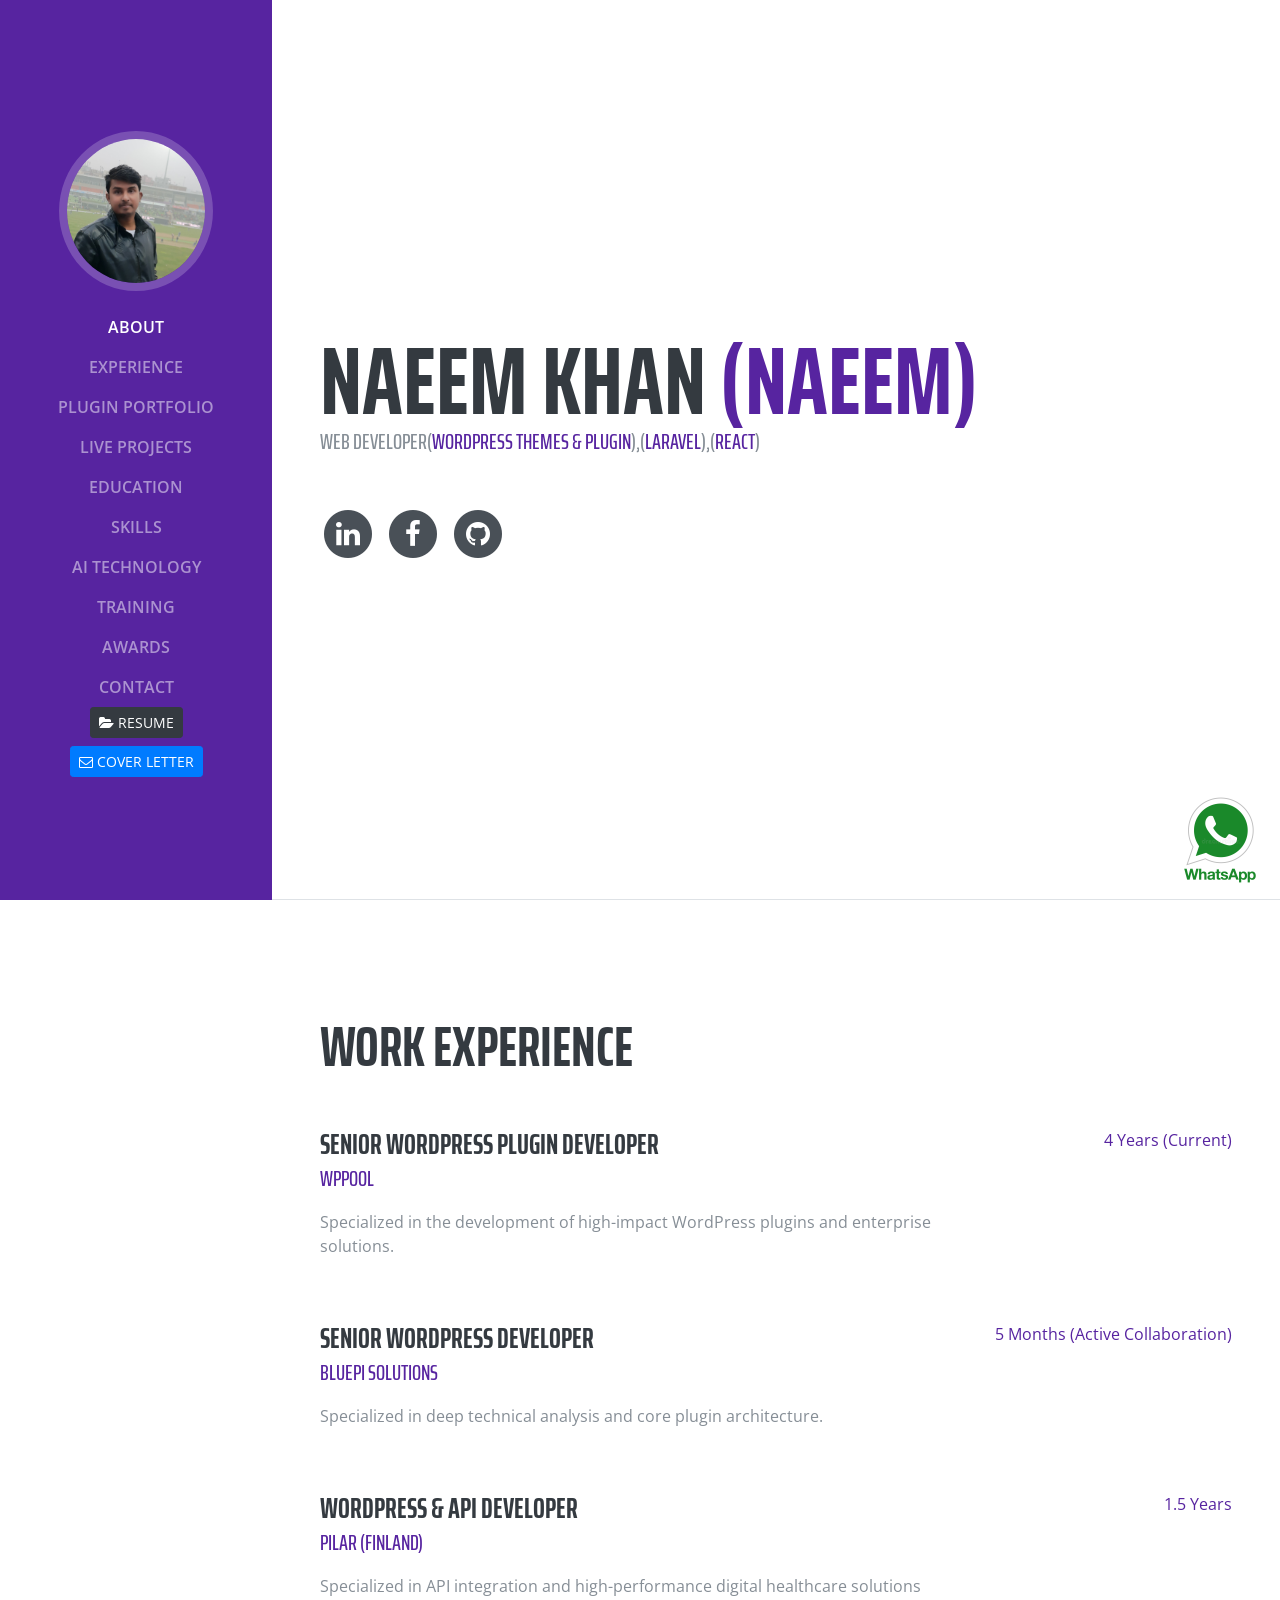
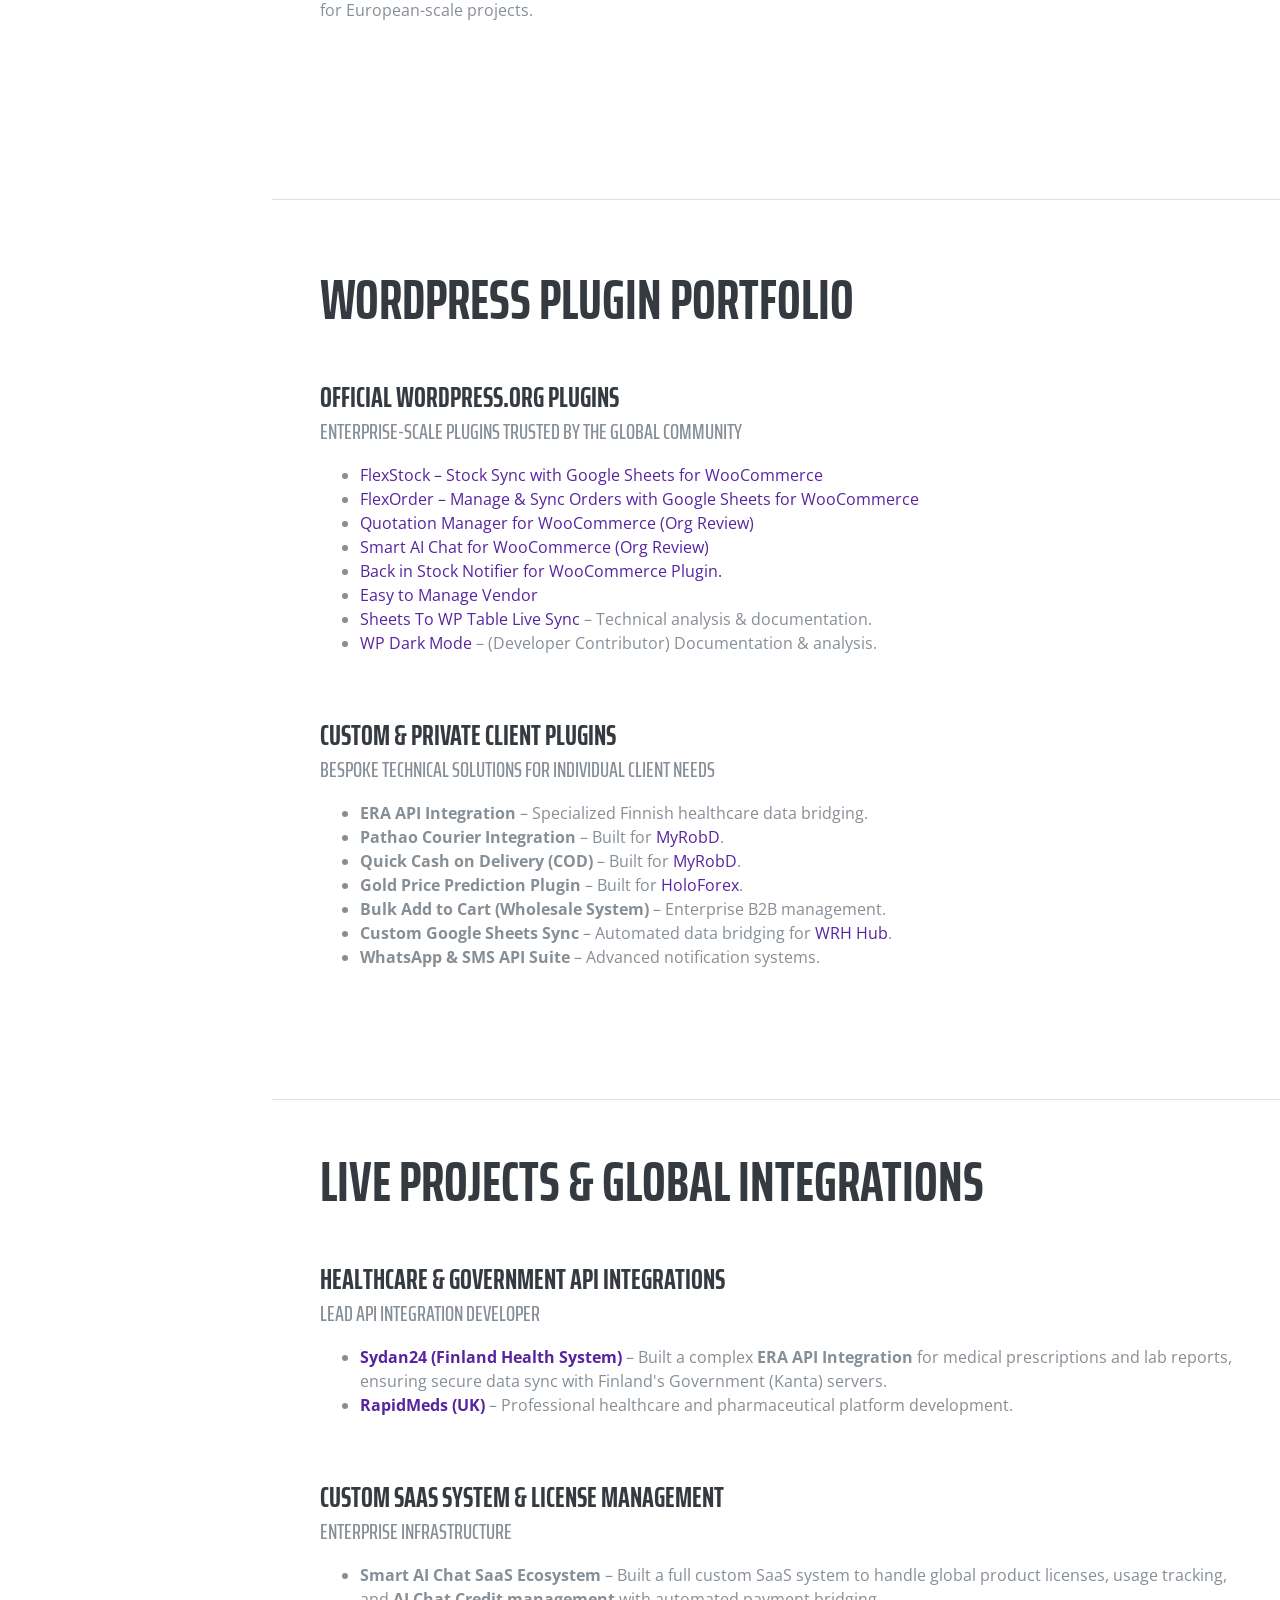
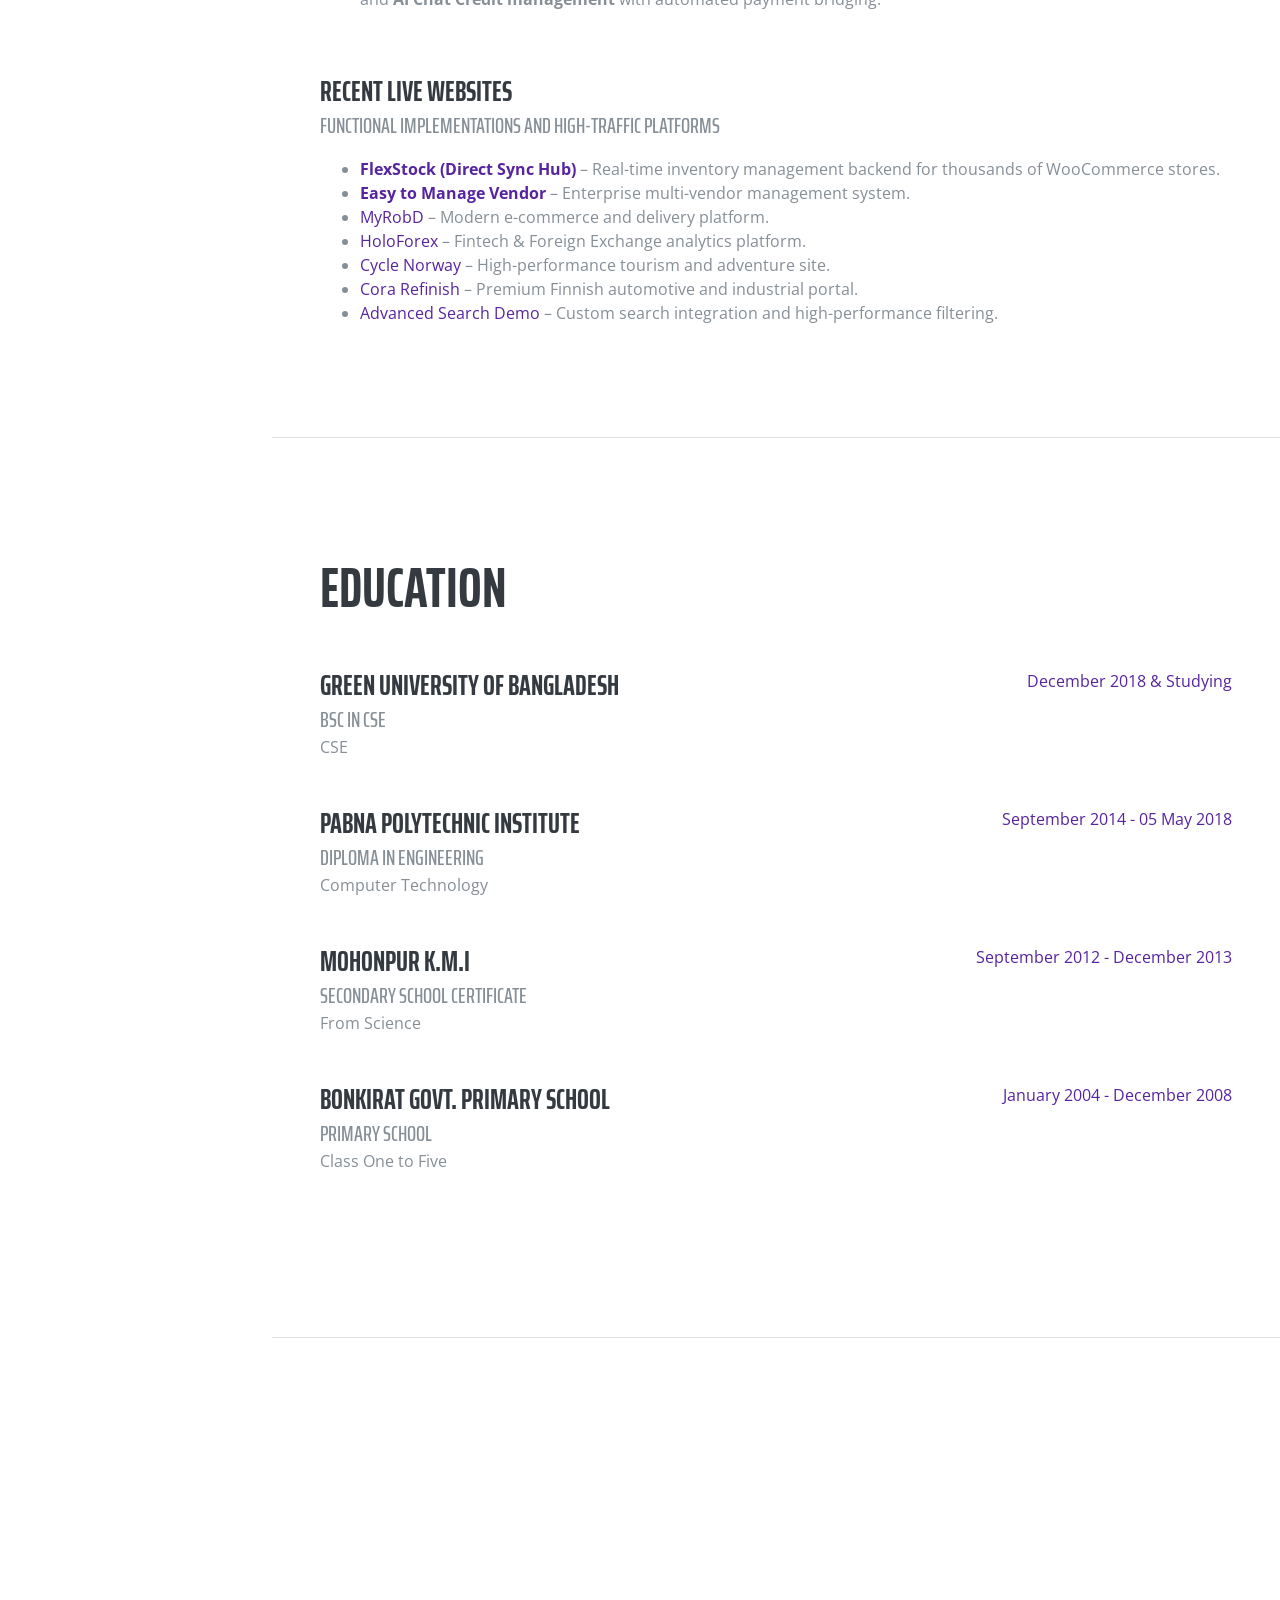
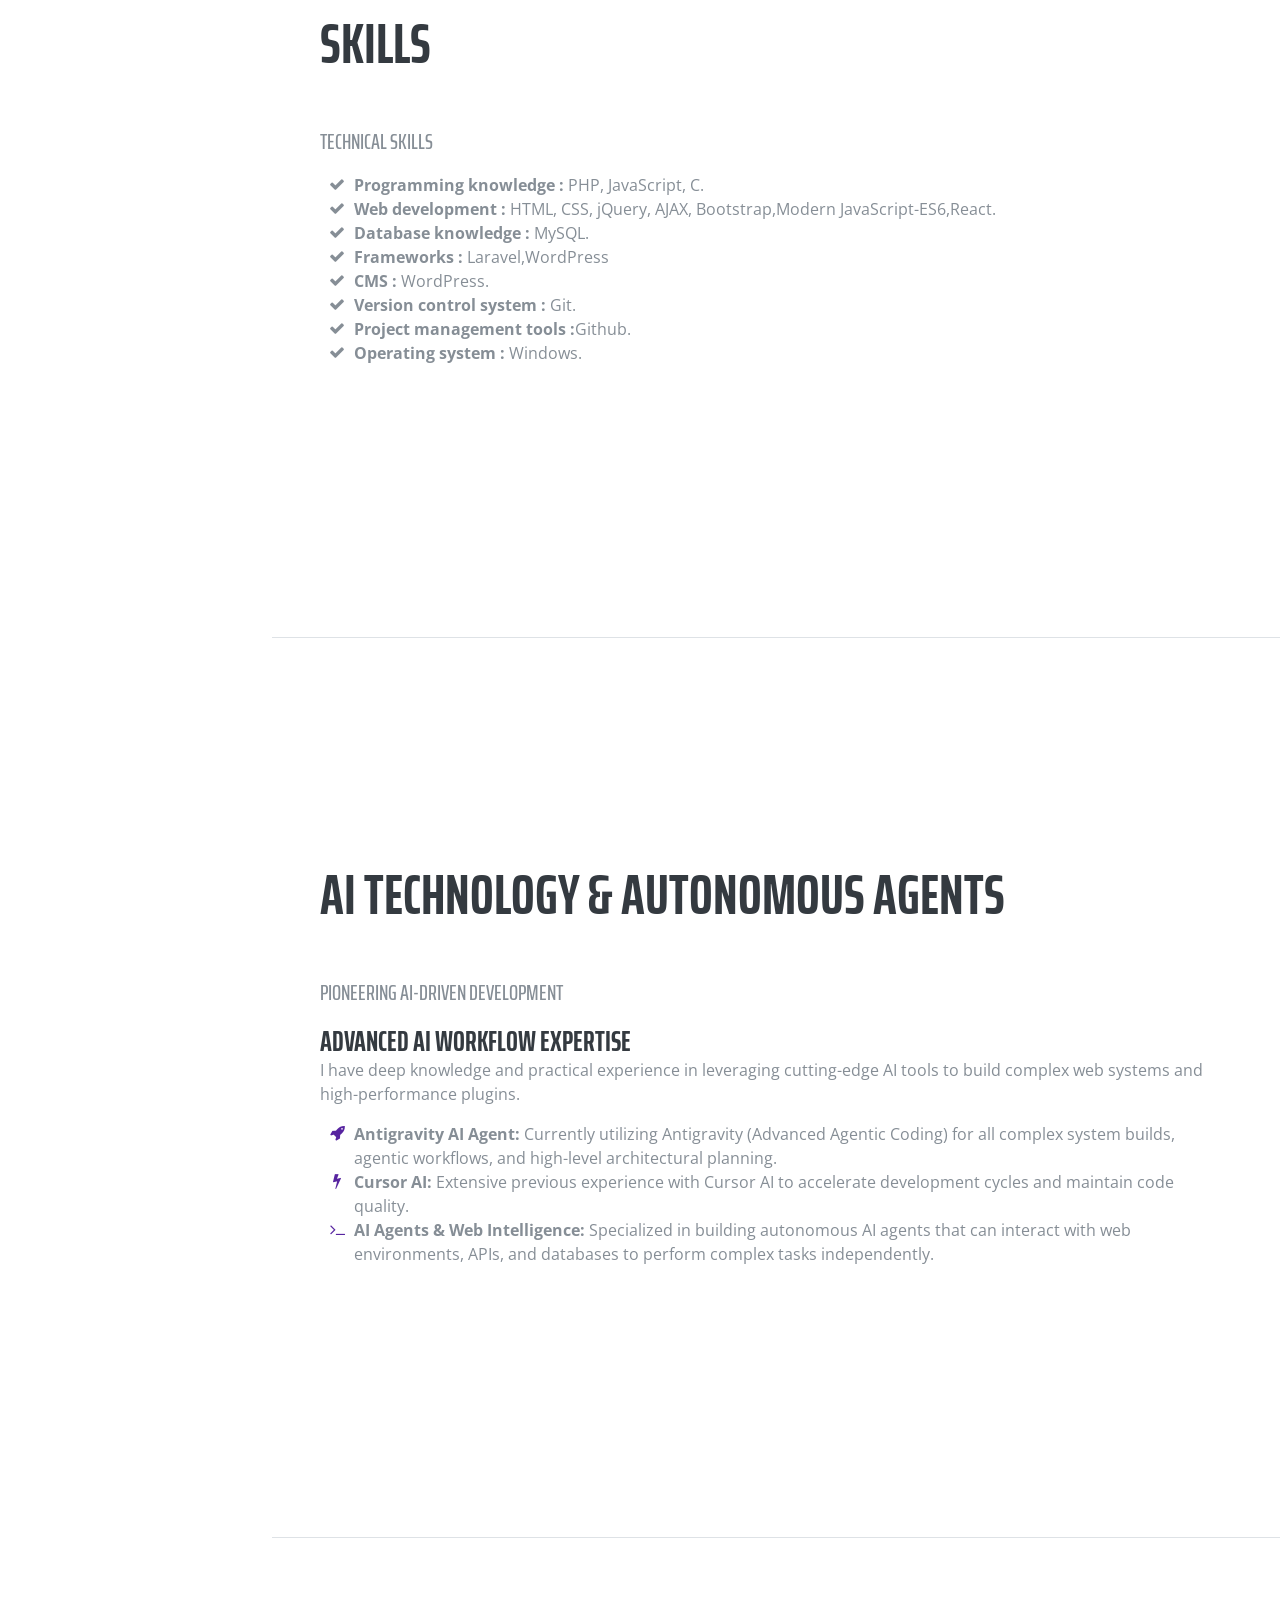
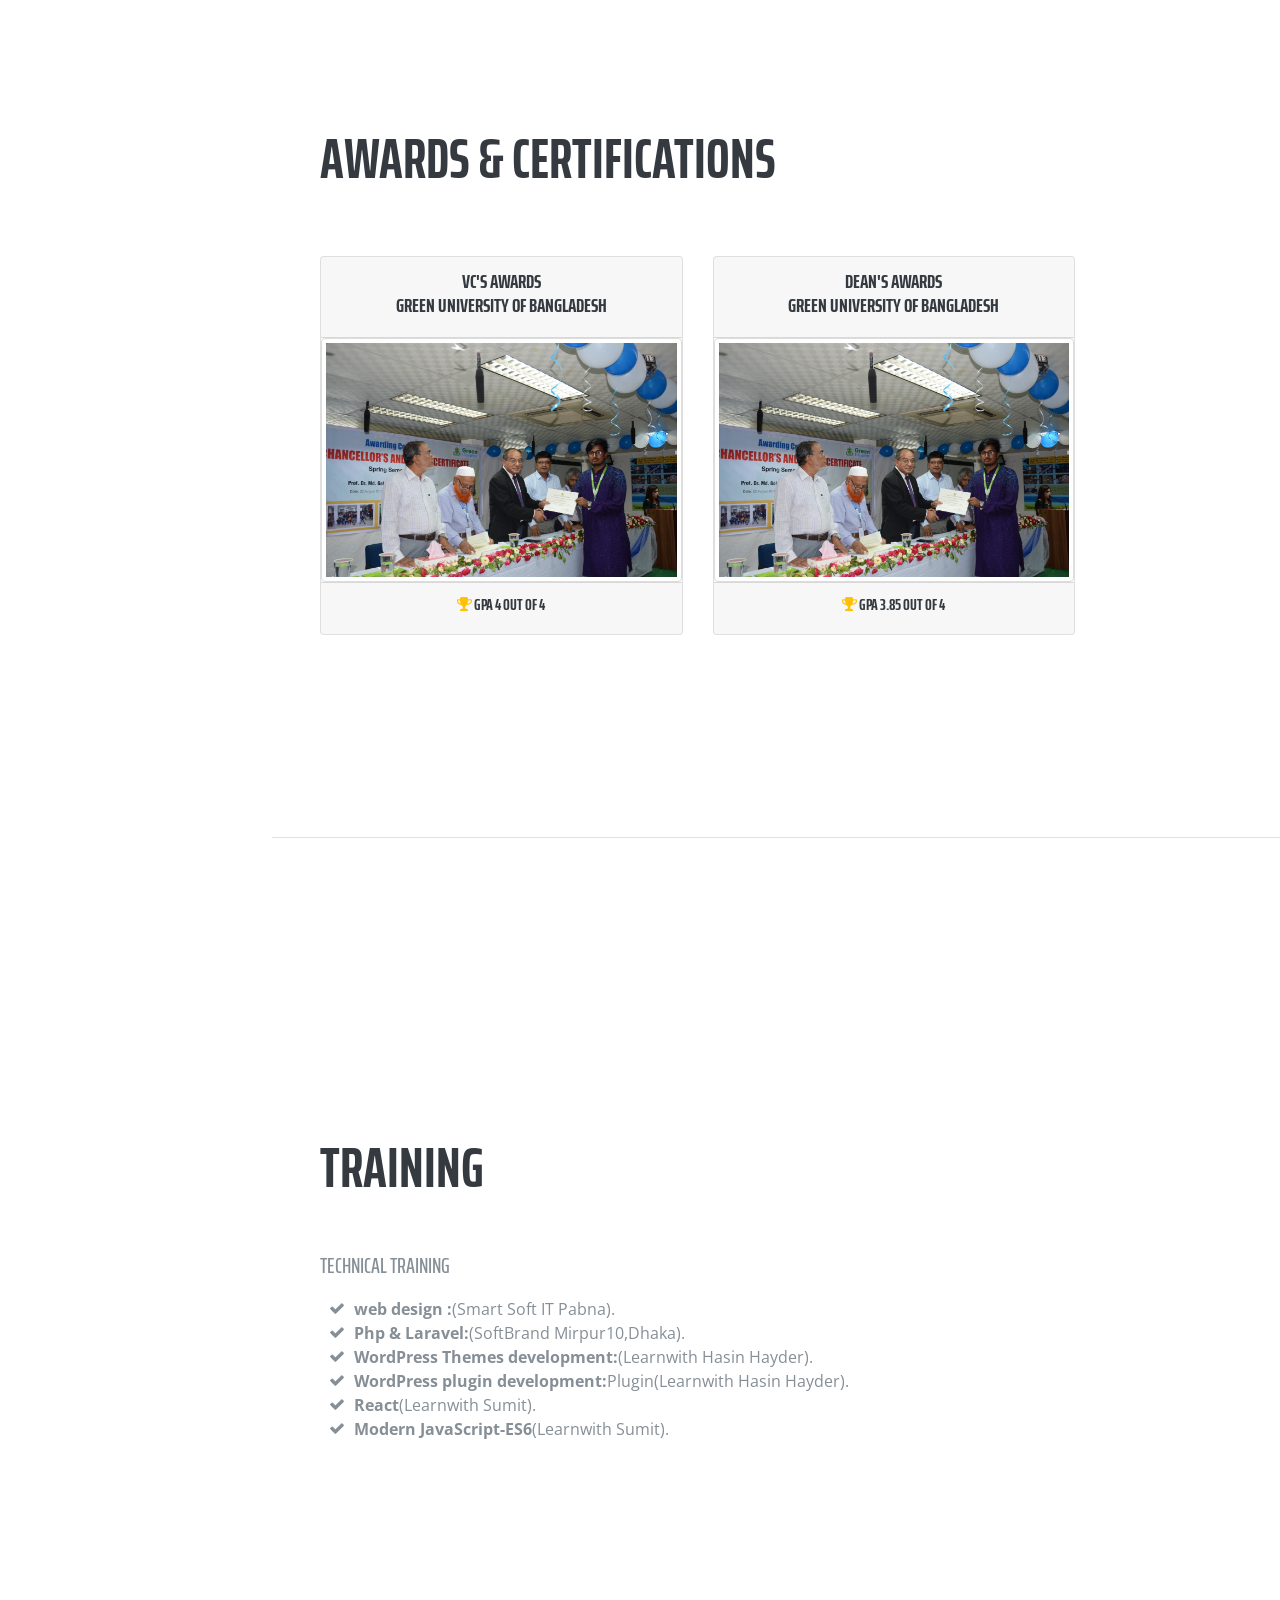
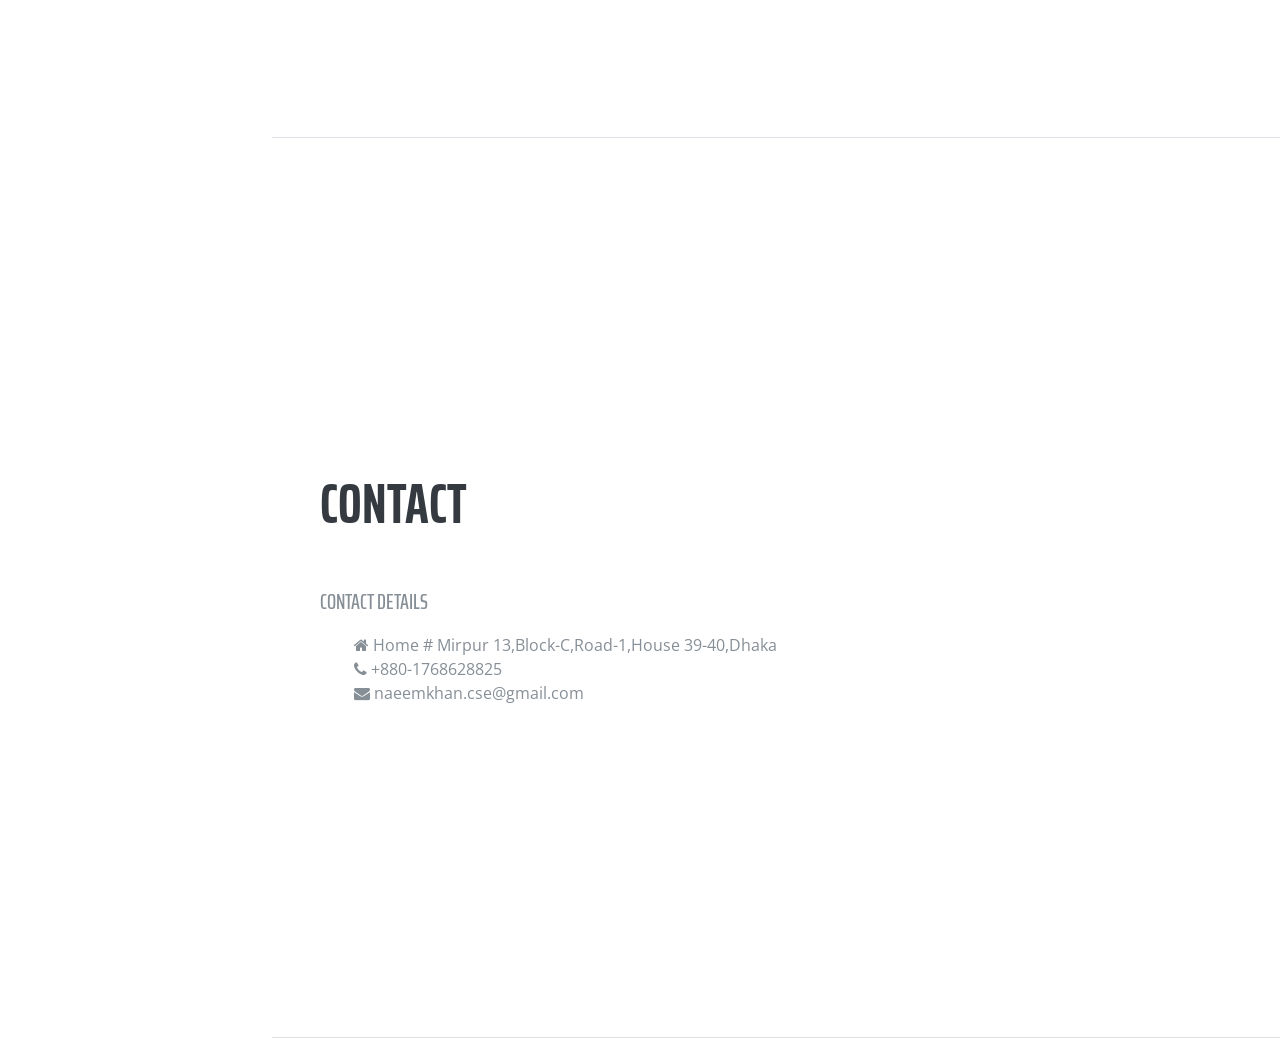
==== commit 8bf6da43: "final update" ====
--- a/index.html
+++ b/index.html
@@ -84,8 +84,12 @@
                     <a class="nav-link js-scroll-trigger" href="#contact">contact</a>
                 </li>
                 <li class="nav-item">
-                    <a class="btn btn-dark btn-sm" style="text-transform: uppercase" target="_blank"
+                    <a class="btn btn-dark btn-sm mb-2" style="text-transform: uppercase" target="_blank"
                         href="naeem_cv.html"><i class="fa fa-folder-open"></i> Resume</a>
+                </li>
+                <li class="nav-item">
+                    <a class="btn btn-primary btn-sm" style="text-transform: uppercase" target="_blank"
+                        href="naeem_cover_letter.html"><i class="fa fa-envelope-o"></i> Cover Letter</a>
                 </li>
             </ul>
         </div>
@@ -164,7 +168,7 @@
                     <div class="resume-content mr-auto">
                         <h3 class="mb-0">Senior WordPress Plugin Developer</h3>
                         <div class="subheading mb-3"><a target="_blank" href="https://wppool.dev/">WPPOOL</a></div>
-                        <p>Leading the development of high-impact WordPress plugins and enterprise solutions.</p>
+                        <p>Specialized in the development of high-impact WordPress plugins and enterprise solutions.</p>
                     </div>
                     <div class="resume-date text-md-right">
                         <span class="text-primary">4 Years (Current)</span>
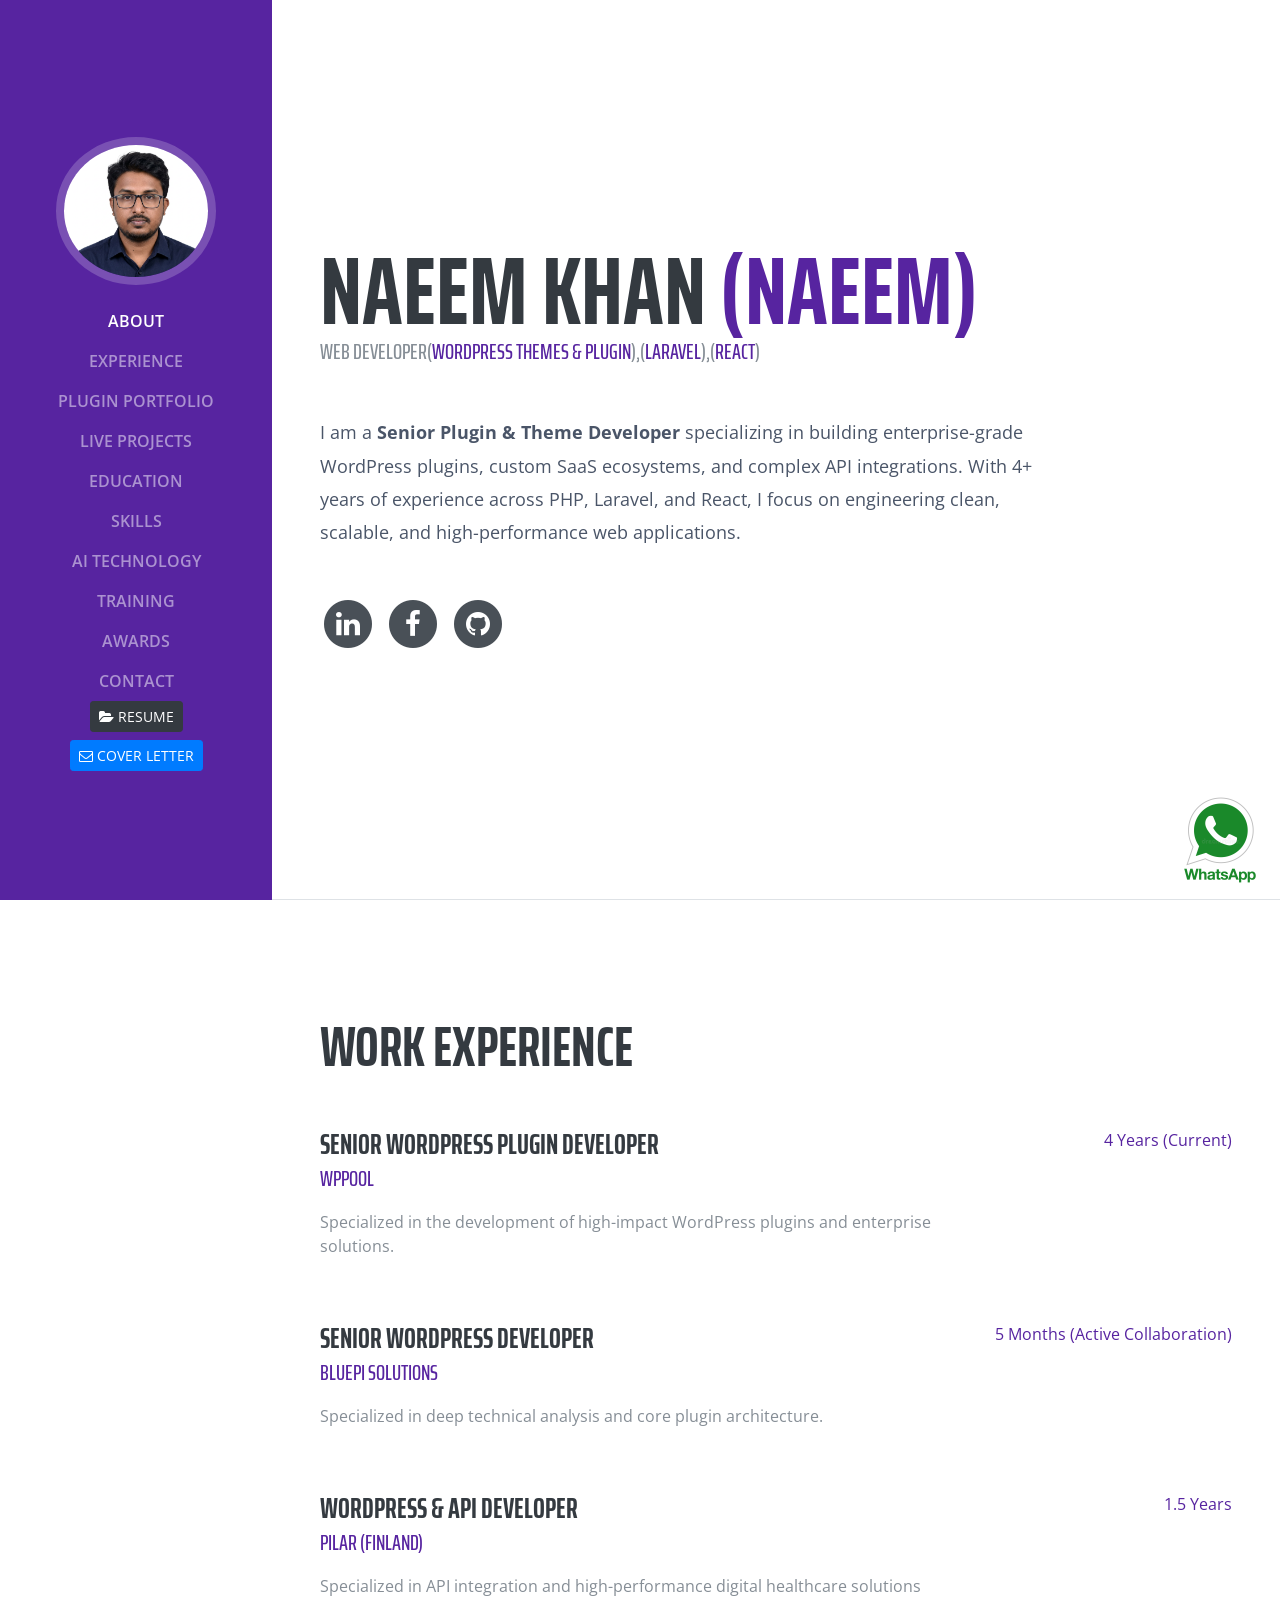
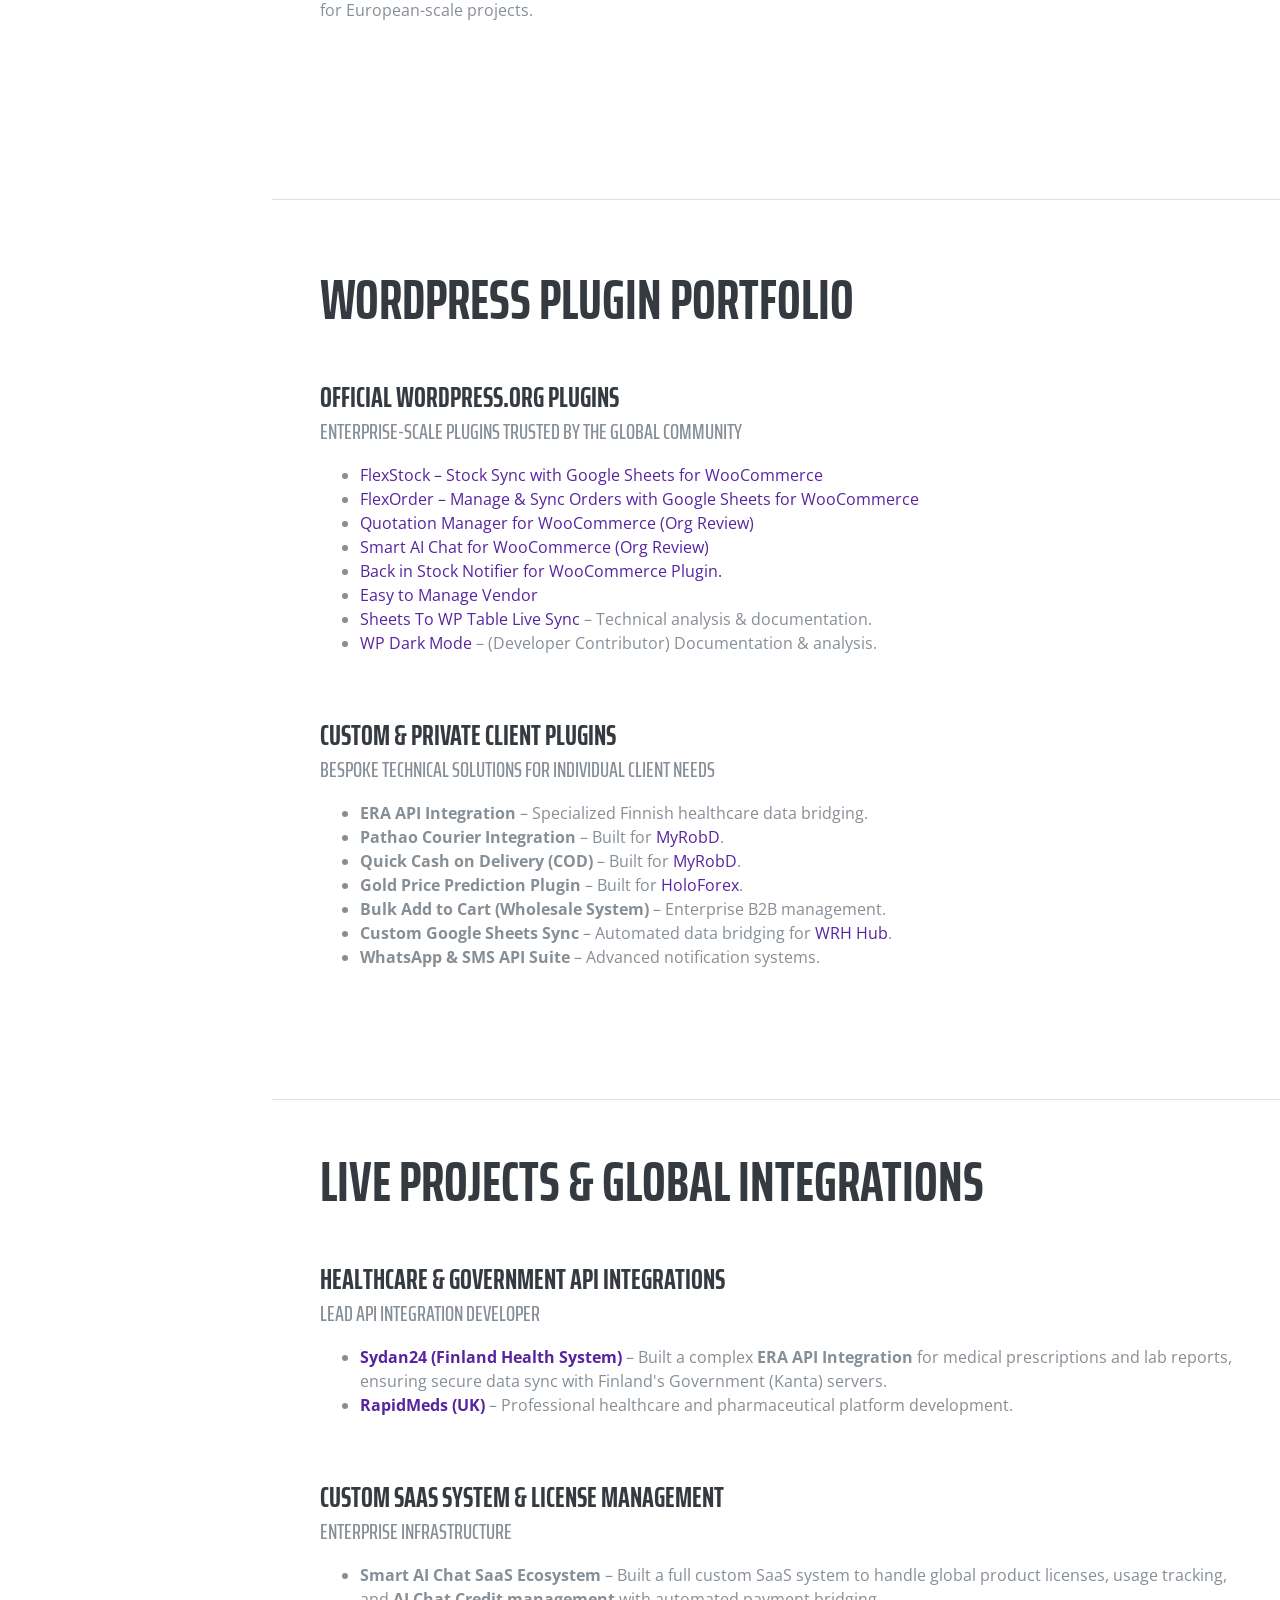
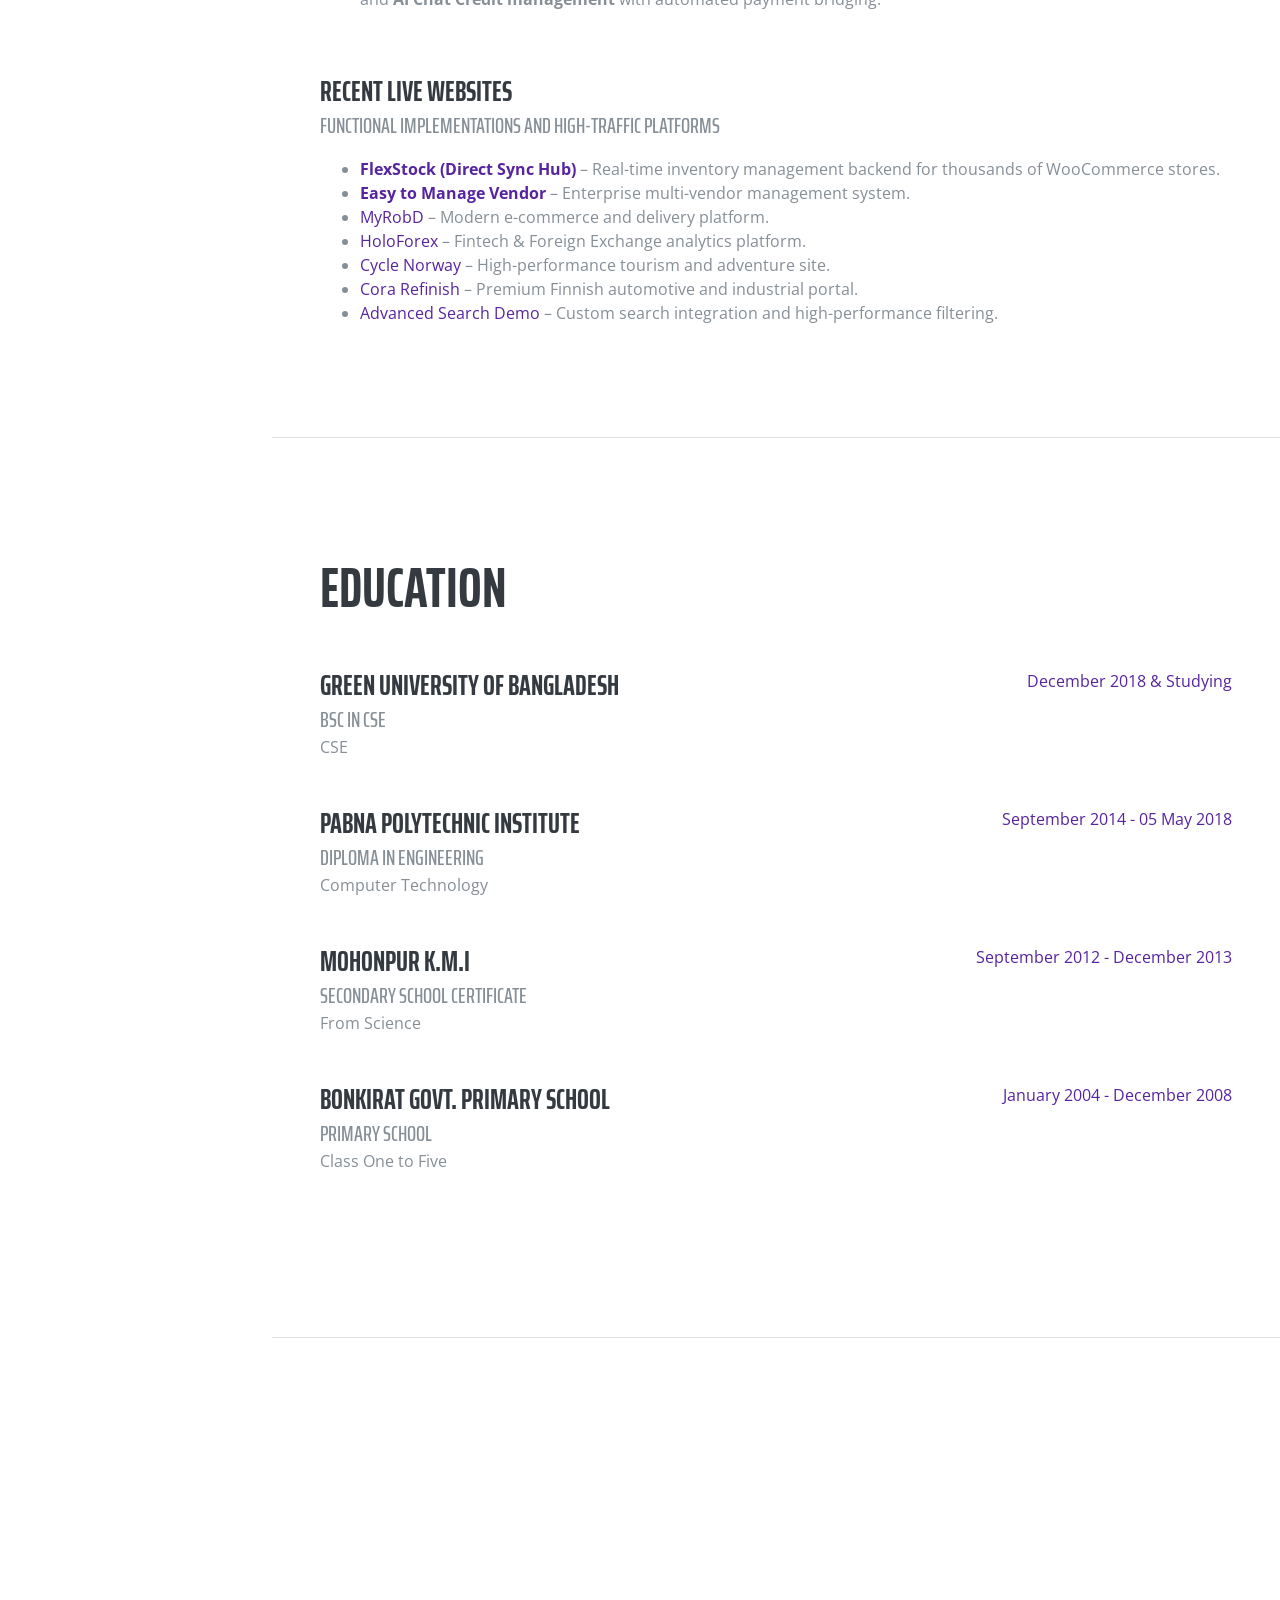
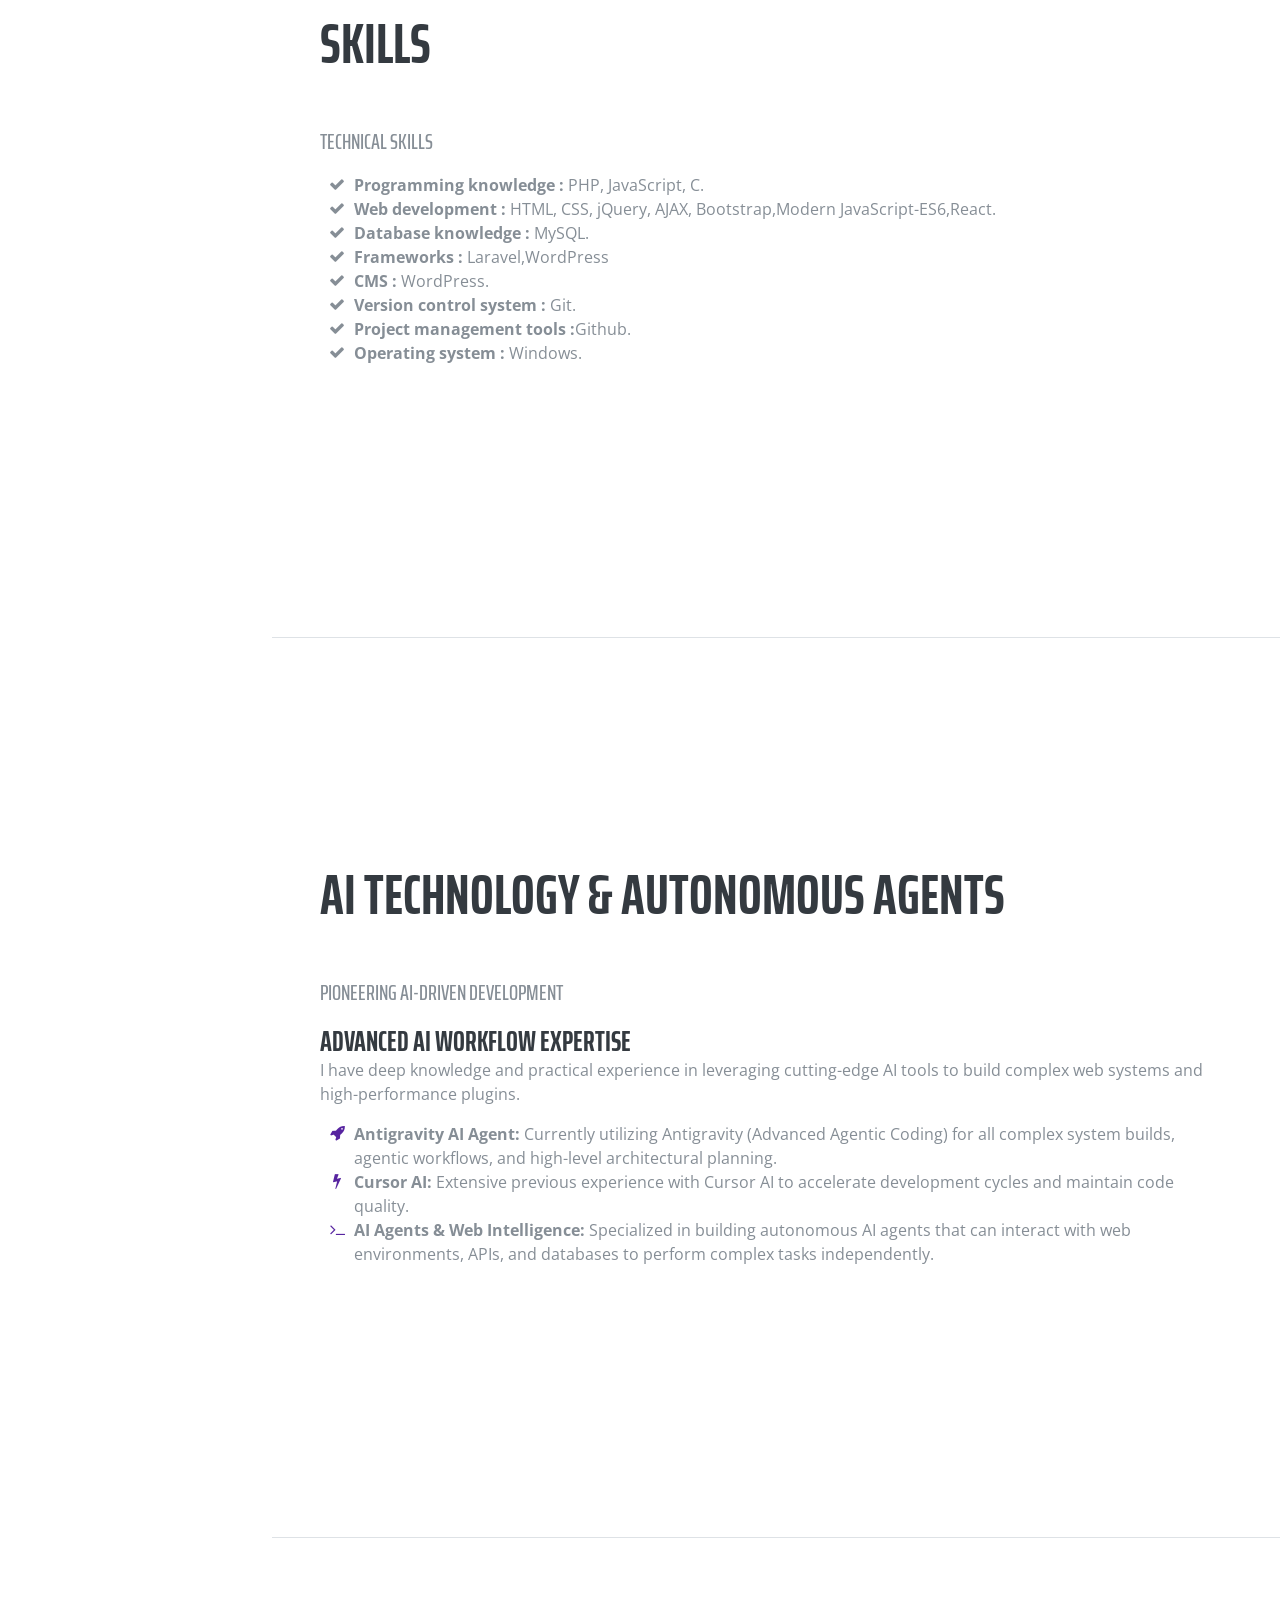
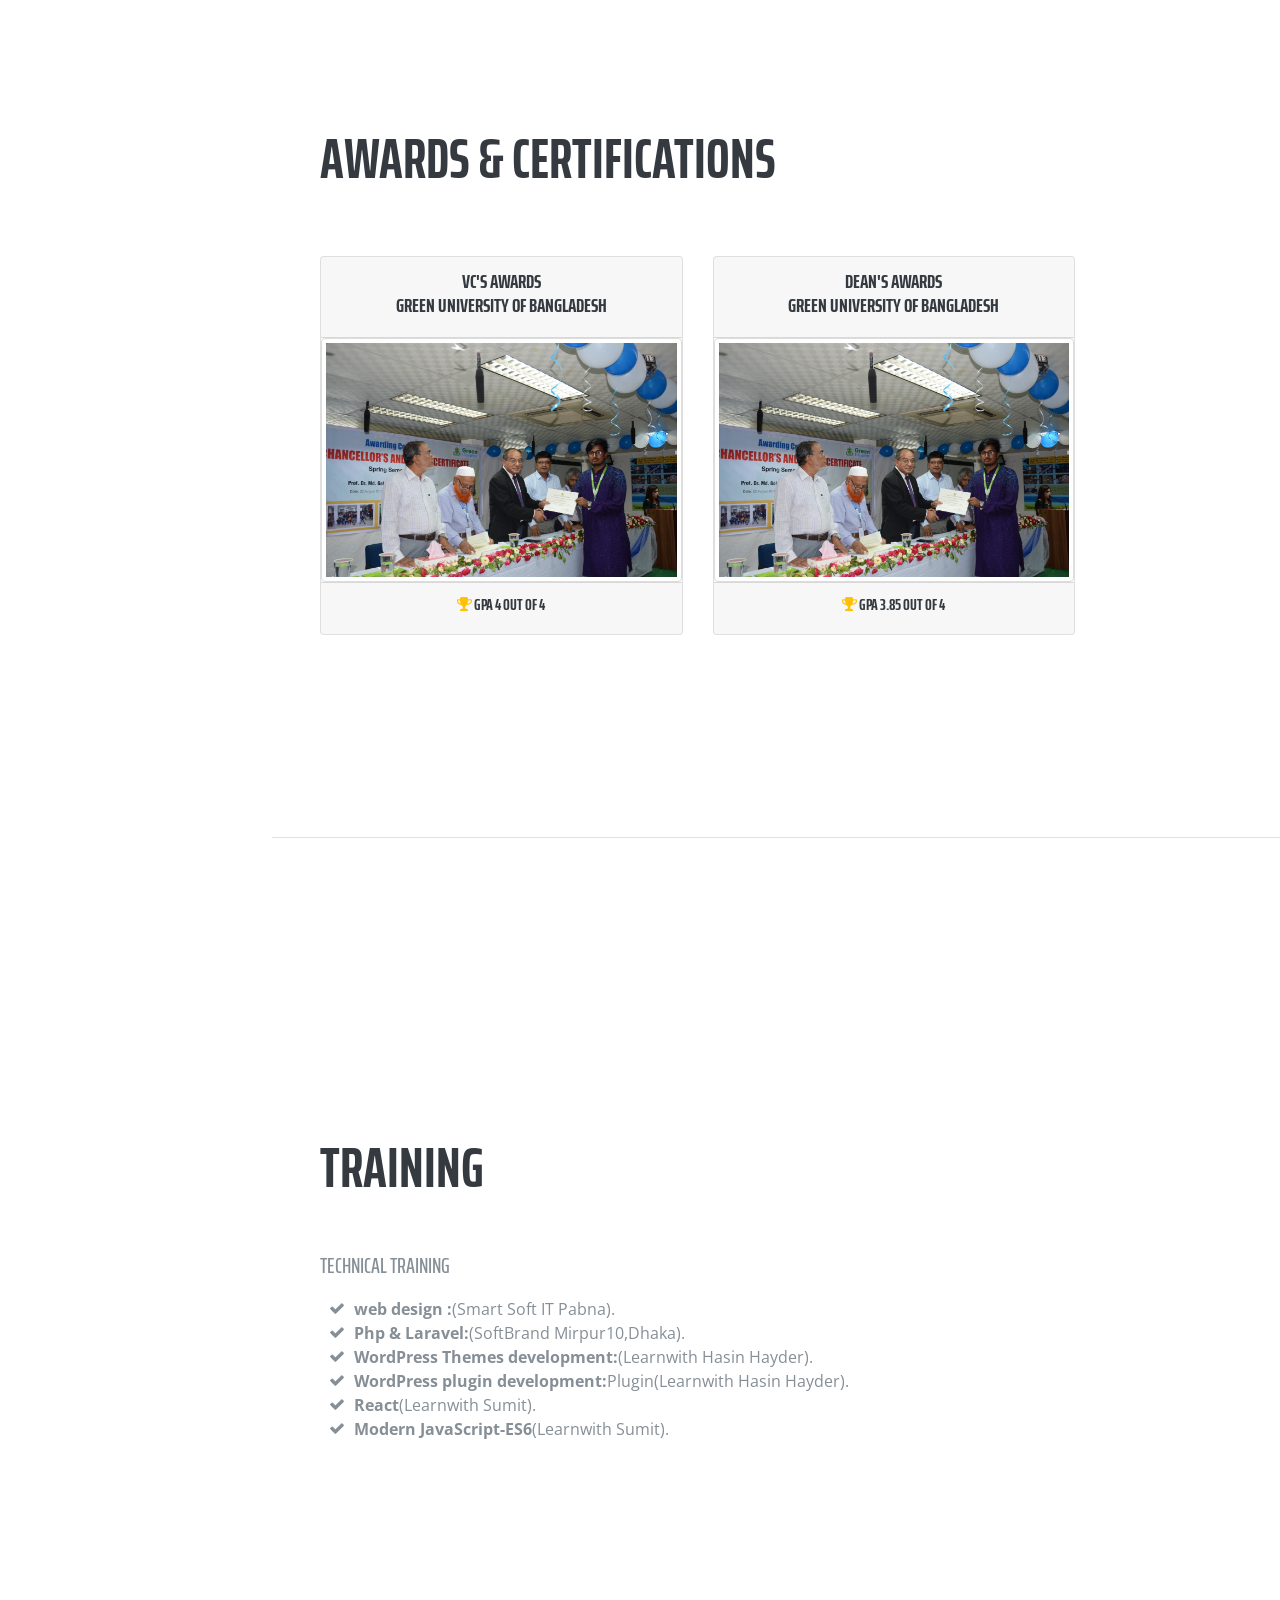
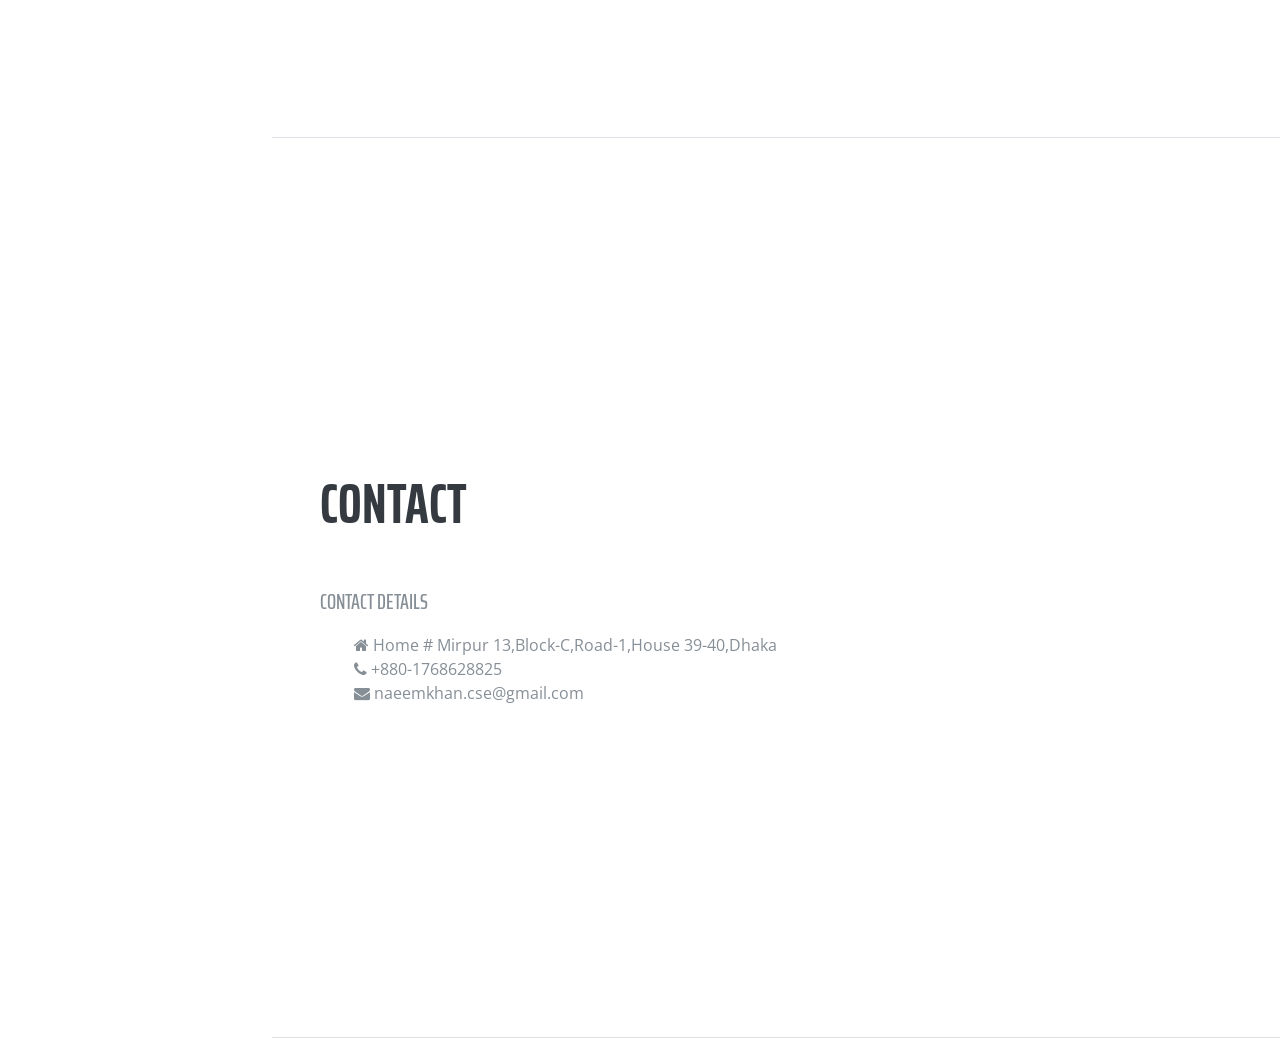
==== commit 29f8efa6: "after update profile" ====
--- a/index.html
+++ b/index.html
@@ -108,7 +108,9 @@
                         target="_blank" href="https://reactjs.org/">React</a>)
 
                 </div>
-                <!--                <p class="mb-5">Hi, I'm Mahadi Hassan Babu. I am experienced in laravel php framework to provide a robust synopsis for high level overviews. Iterative approaches to corporate strategy foster collaborative thinking to further the overall value proposition.</p>-->
+                <p class="mb-5" style="color: #4a5568; font-size: 1.15rem; line-height: 1.8; max-width: 750px; font-weight: 400;">
+                    I am a <strong>Senior Plugin & Theme Developer</strong> specializing in building enterprise-grade WordPress plugins, custom SaaS ecosystems, and complex API integrations. With 4+ years of experience across PHP, Laravel, and React, I focus on engineering clean, scalable, and high-performance web applications.
+                </p>
                 <ul class="list-inline list-social-icons mb-0">
 
                     <!-- <li class="list-inline-item">
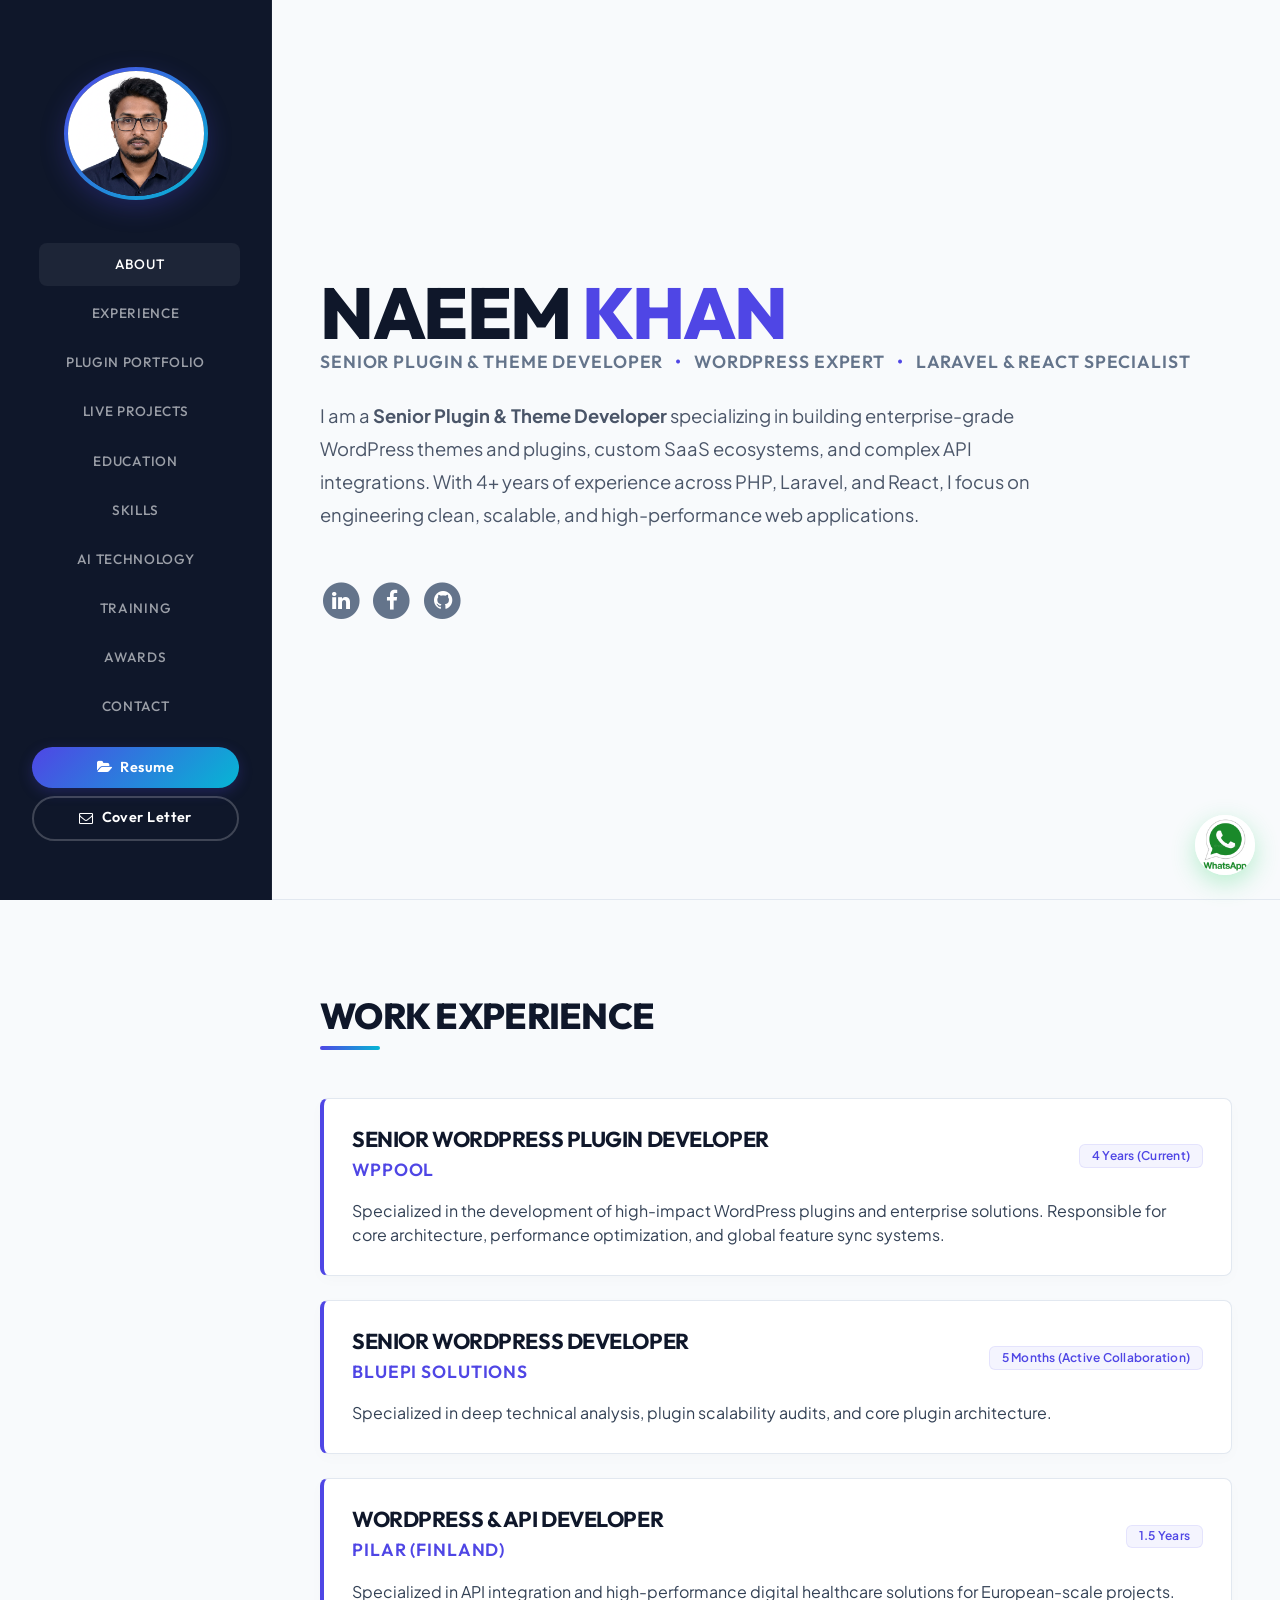
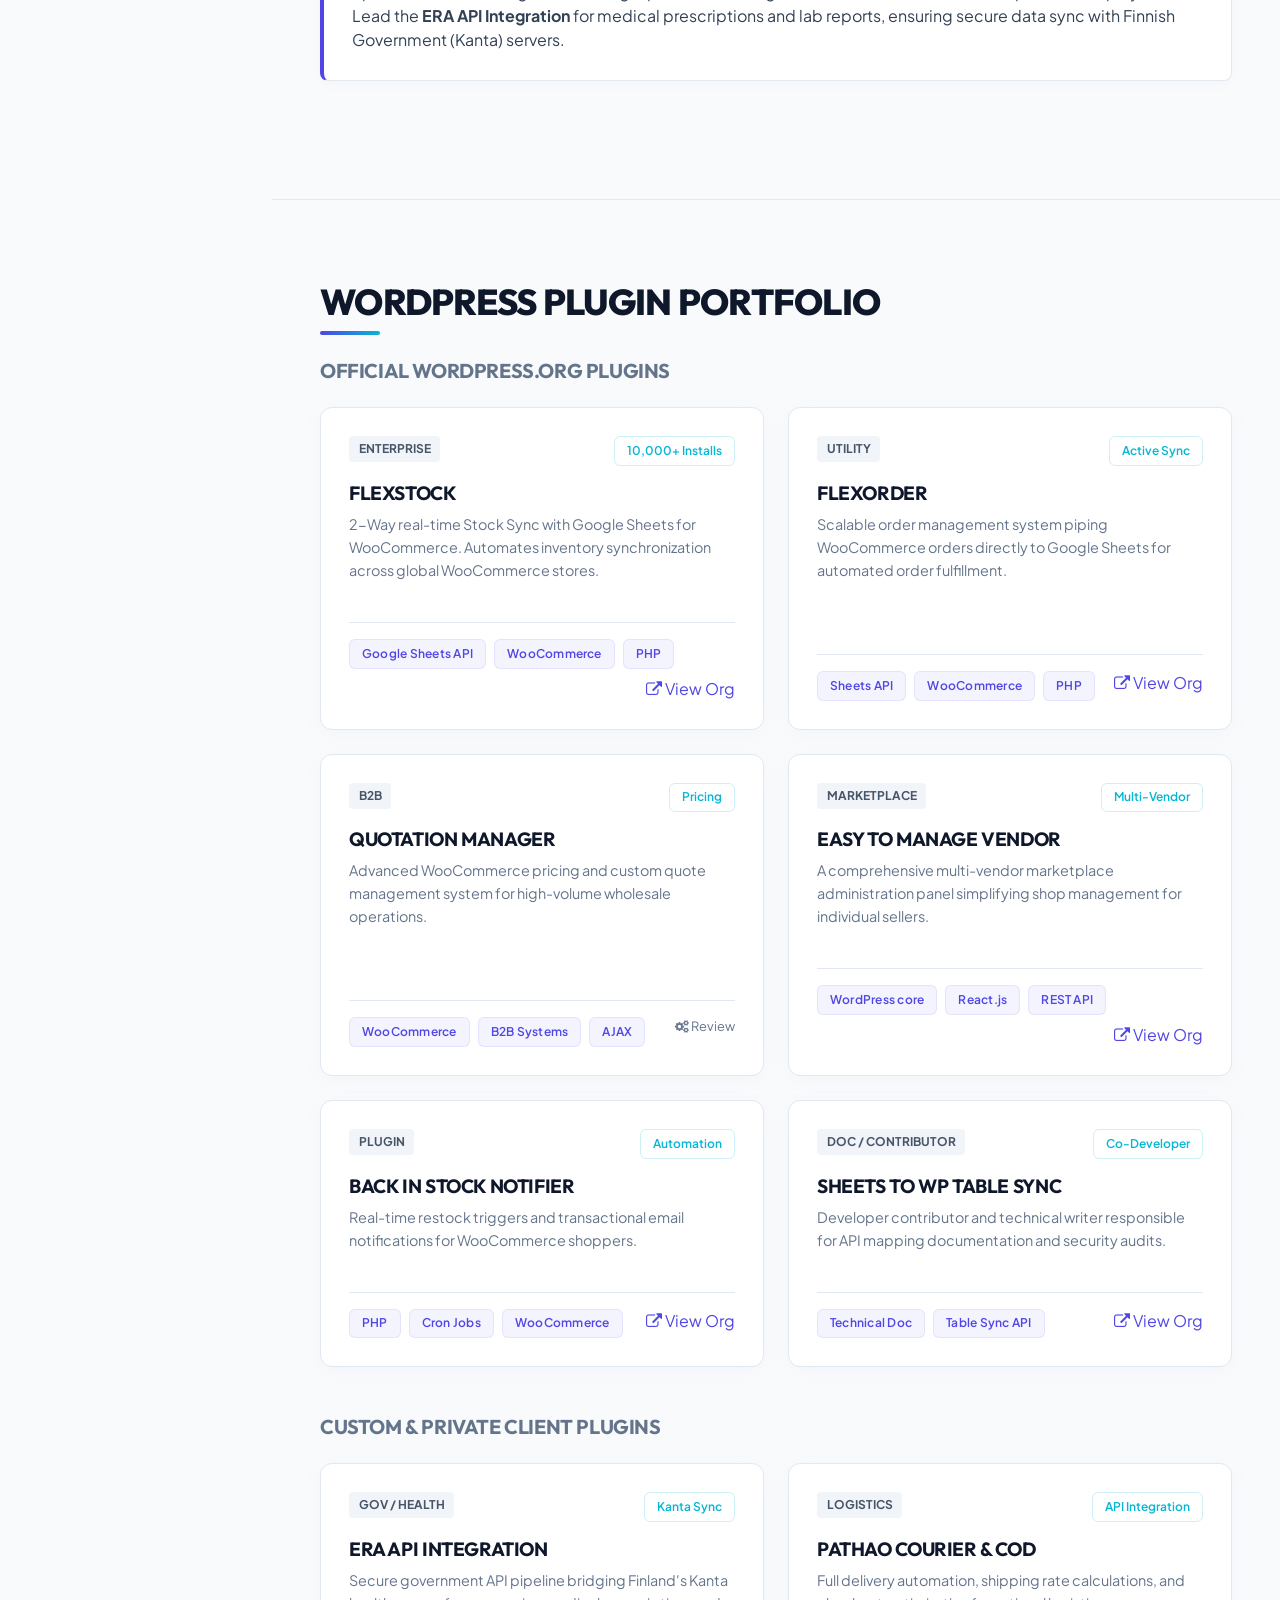
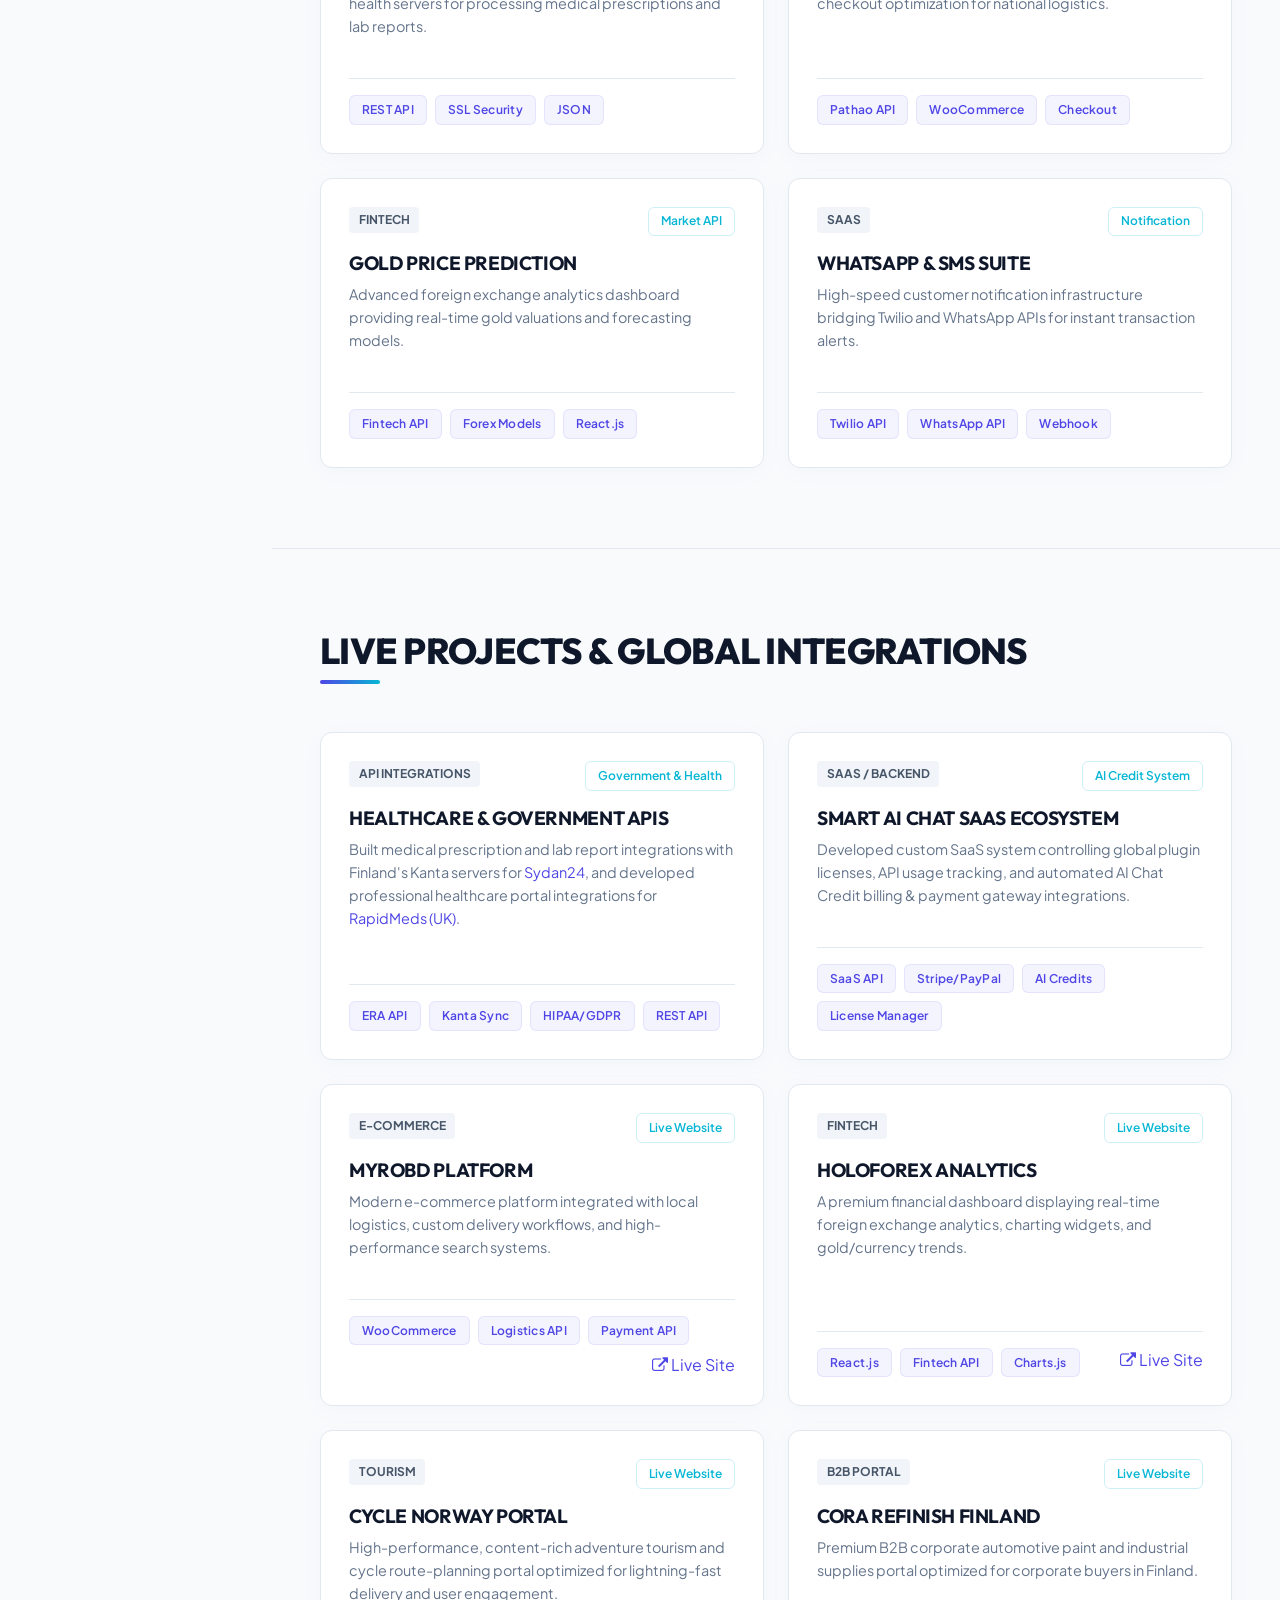
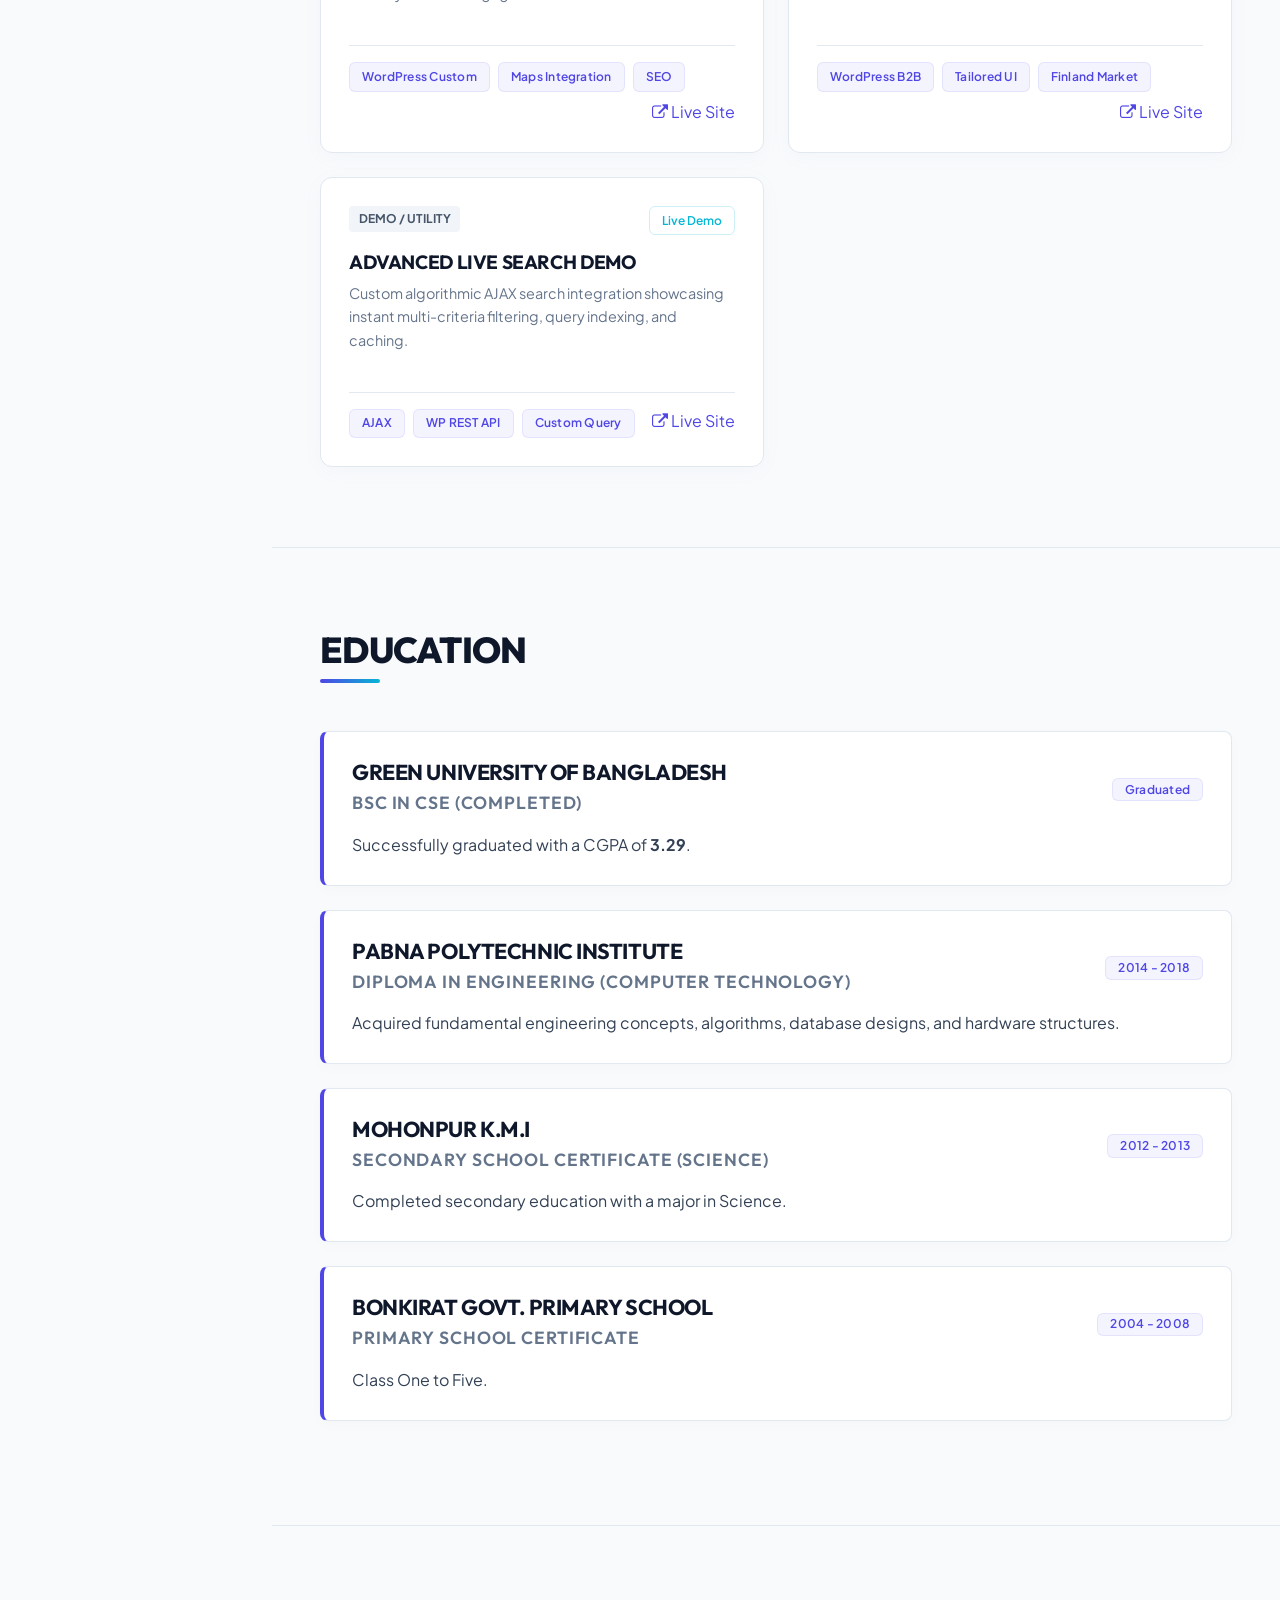
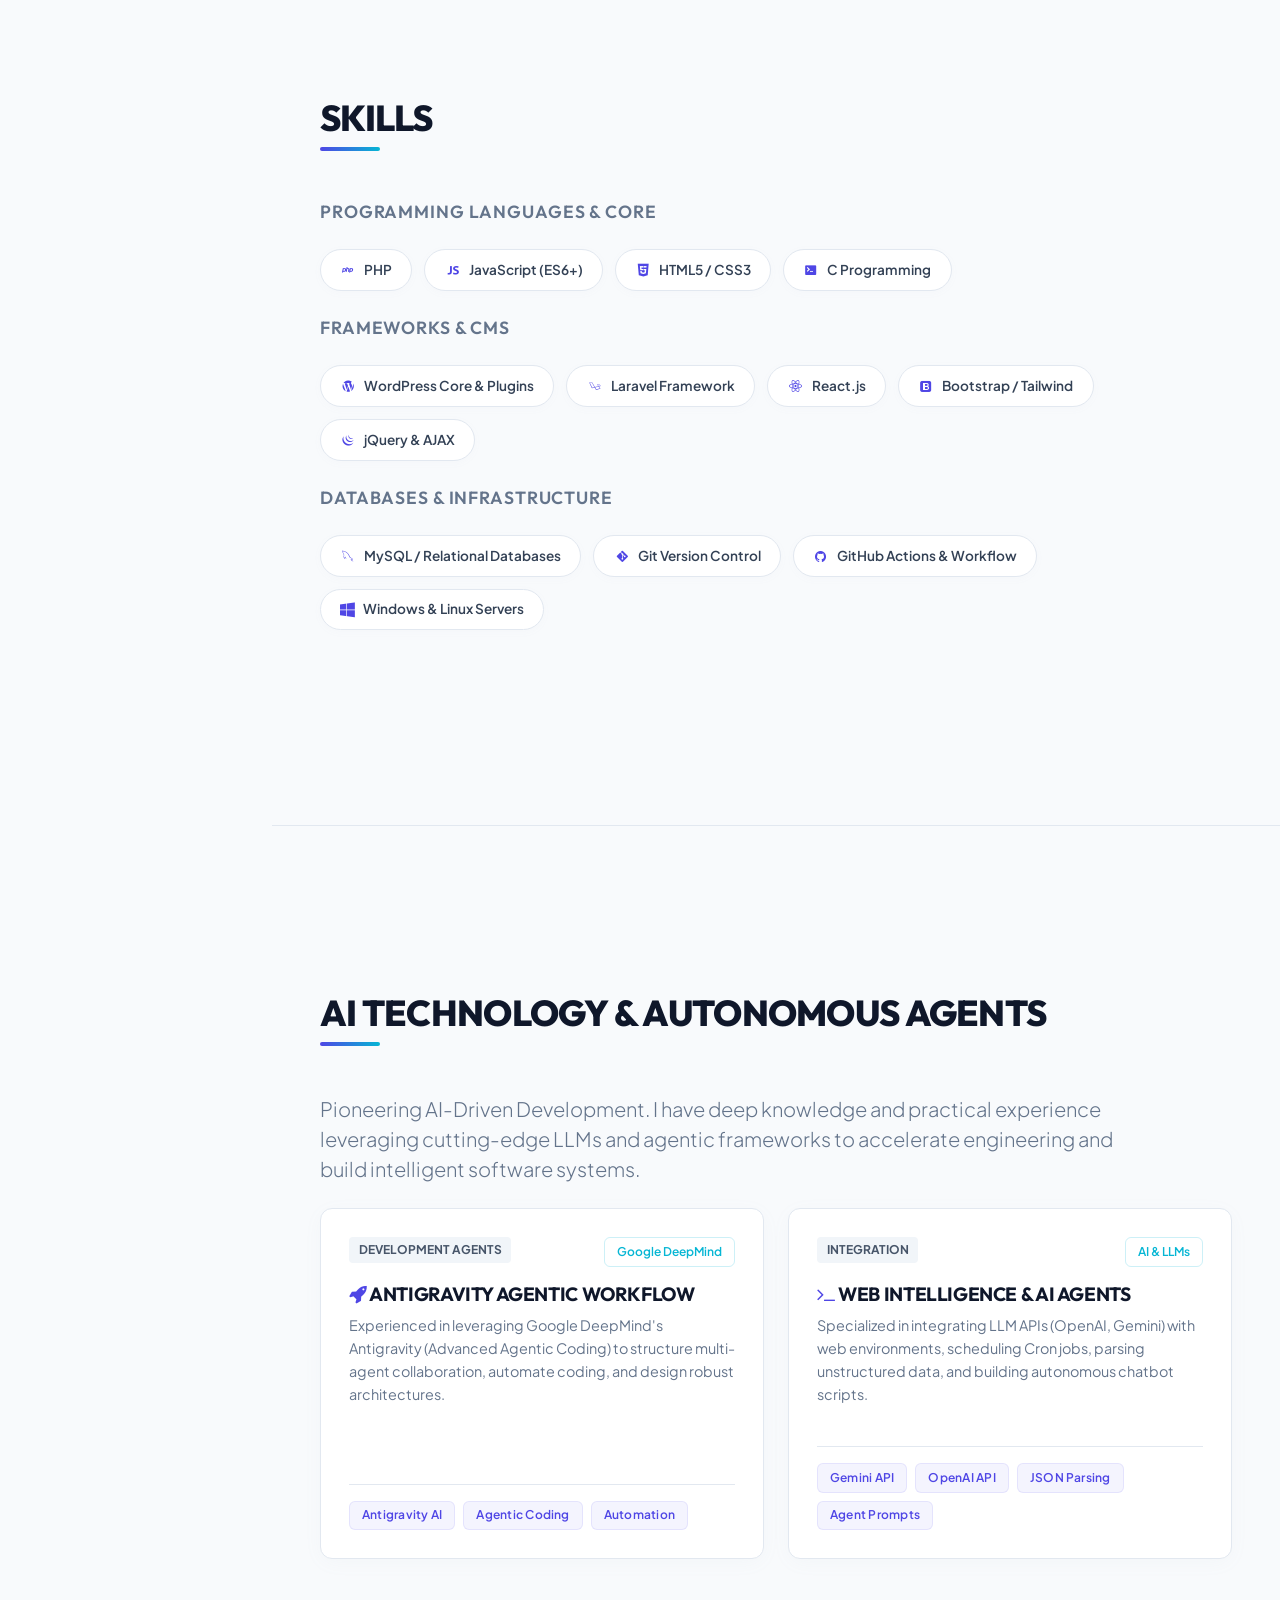
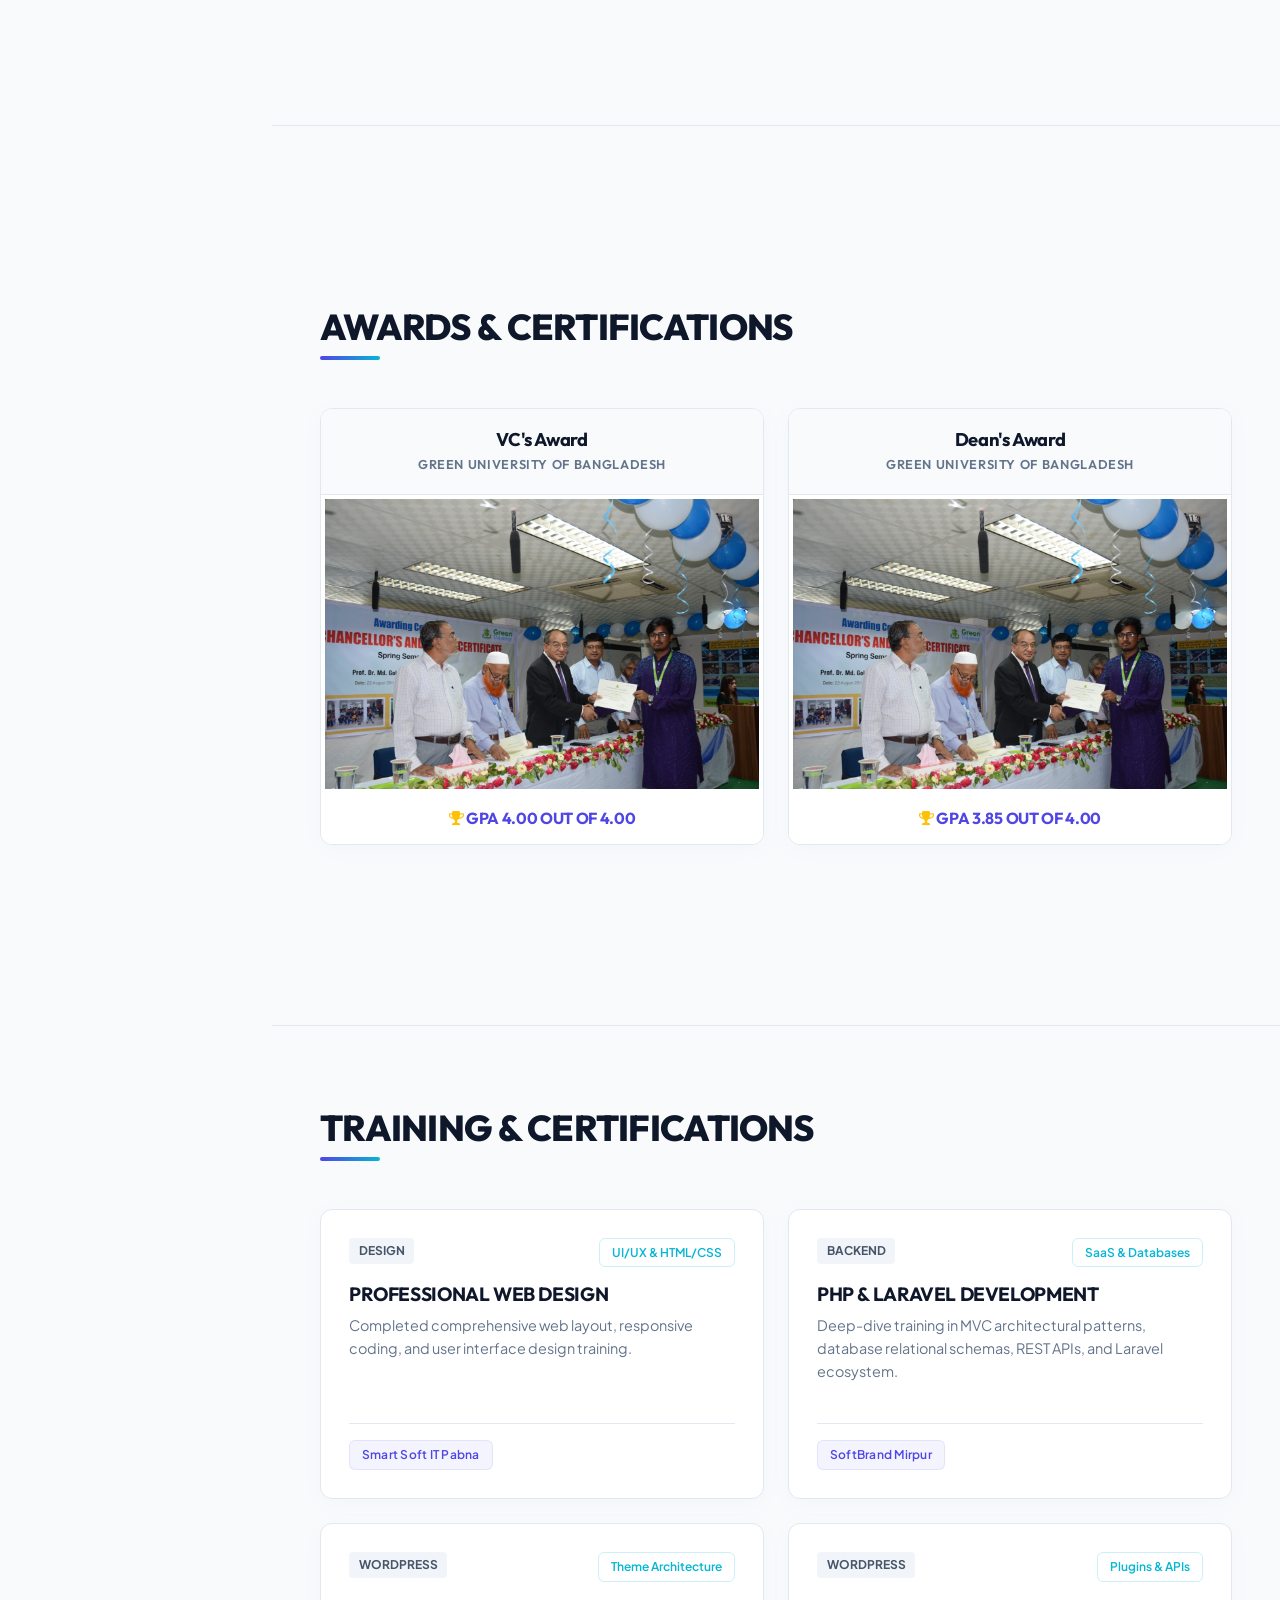
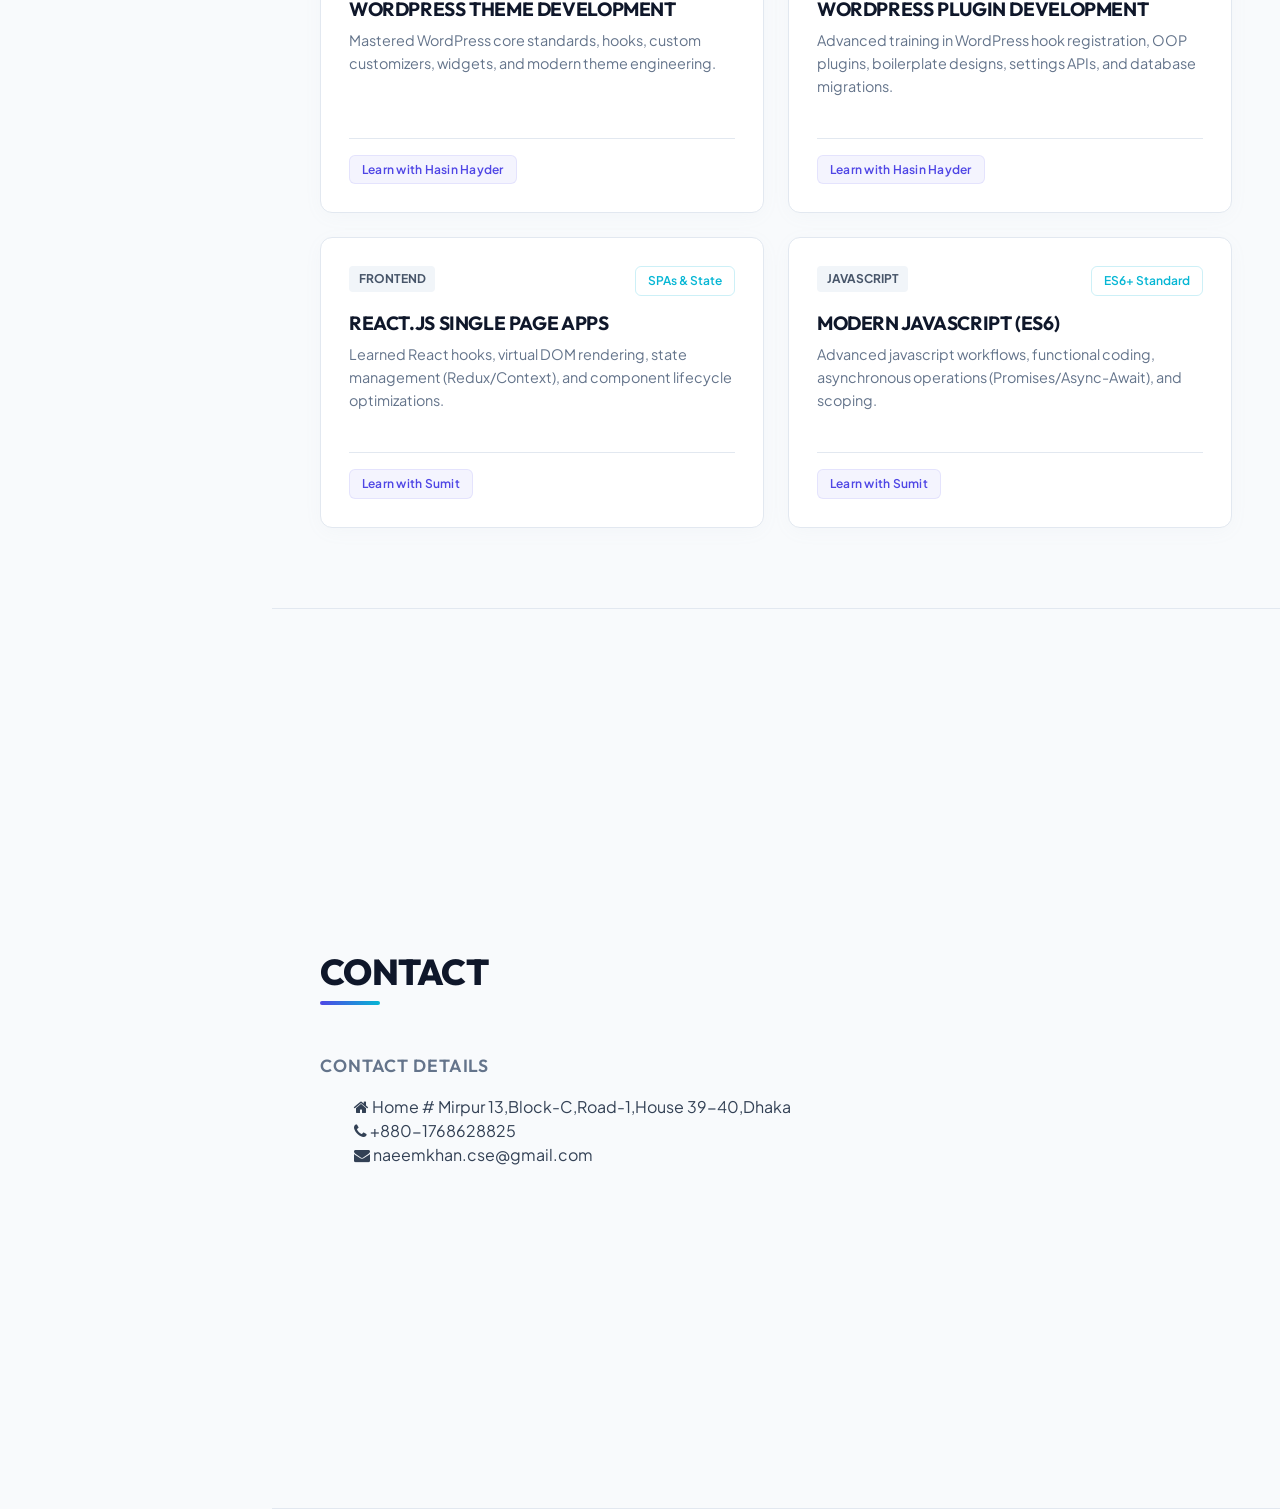
==== commit 91c02ee3: "fixed desing issues" ====
--- a/index.html
+++ b/index.html
@@ -5,36 +5,22 @@
 
     <meta charset="utf-8">
     <meta name="viewport" content="width=device-width, initial-scale=1, shrink-to-fit=no">
-    <meta name="description" content="">
-    <meta name="author" content="">
-
-    <title>Naeem khan</title>
+    <meta name="description" content="Senior WordPress Plugin & Theme Developer specializing in high-performance themes and plugins, enterprise SaaS, and complex API integrations.">
+    <meta name="author" content="Naeem Khan">
+
+    <title>Naeem Khan - Senior WordPress Plugin & Theme Developer</title>
 
     <!-- Bootstrap core CSS -->
     <link href="vendor/bootstrap/css/bootstrap.min.css" rel="stylesheet">
 
     <!-- Custom fonts for this template -->
-    <link href="https://fonts.googleapis.com/css?family=Saira+Extra+Condensed:100,200,300,400,500,600,700,800,900"
-        rel="stylesheet">
-    <link href="https://fonts.googleapis.com/css?family=Open+Sans:300,300i,400,400i,600,600i,700,700i,800,800i"
-        rel="stylesheet">
+    <link href="https://fonts.googleapis.com/css2?family=Plus+Jakarta+Sans:wght@300;400;500;600;700;800&family=Outfit:wght@400;500;600;700;800&display=swap" rel="stylesheet">
     <link href="vendor/font-awesome/css/font-awesome.min.css" rel="stylesheet">
     <link href="vendor/devicons/css/devicons.min.css" rel="stylesheet">
     <link href="vendor/simple-line-icons/css/simple-line-icons.css" rel="stylesheet">
 
     <!-- Custom styles for this template -->
     <link href="css/resume.min.css" rel="stylesheet">
-    <style>
-        .chat_system .chat_position {
-            position: fixed;
-            bottom: 10px;
-            right: 10px;
-        }
-
-        .chat_system .chat_img {
-            width: 100px;
-        }
-    </style>
 
 </head>
 
@@ -81,14 +67,14 @@
                     <a class="nav-link js-scroll-trigger" href="#awards">Awards</a>
                 </li>
                 <li class="nav-item">
-                    <a class="nav-link js-scroll-trigger" href="#contact">contact</a>
-                </li>
-                <li class="nav-item">
-                    <a class="btn btn-dark btn-sm mb-2" style="text-transform: uppercase" target="_blank"
+                    <a class="nav-link js-scroll-trigger" href="#contact">Contact</a>
+                </li>
+                <li class="nav-item mt-3 px-3">
+                    <a class="btn-custom btn-gradient w-100 justify-content-center mb-2" target="_blank"
                         href="naeem_cv.html"><i class="fa fa-folder-open"></i> Resume</a>
                 </li>
-                <li class="nav-item">
-                    <a class="btn btn-primary btn-sm" style="text-transform: uppercase" target="_blank"
+                <li class="nav-item px-3">
+                    <a class="btn-custom btn-outline-custom w-100 justify-content-center" style="border-color: rgba(255,255,255,0.2); color: #fff !important;" target="_blank"
                         href="naeem_cover_letter.html"><i class="fa fa-envelope-o"></i> Cover Letter</a>
                 </li>
             </ul>
@@ -100,16 +86,18 @@
 
         <section class="resume-section p-3 p-lg-5 d-flex d-column" id="about">
             <div class="my-auto">
-                <h1 class="mb-0">Naeem khan
-                    <span class="text-primary">(Naeem)</span>
+                <h1 class="mb-0">Naeem
+                    <span class="text-primary">Khan</span>
                 </h1>
-                <div class="subheading mb-5">Web Developer(<a target="_blank" href="https://wordpress.org/">WordPress
-                        themes & plugin</a>),(<a target="_blank" href="https://laravel.com">Laravel</a>),(<a
-                        target="_blank" href="https://reactjs.org/">React</a>)
-
+                <div class="subheading mb-4">
+                    Senior Plugin & Theme Developer 
+                    <span class="mx-2" style="color: var(--primary)">•</span> 
+                    WordPress Expert
+                    <span class="mx-2" style="color: var(--primary)">•</span> 
+                    Laravel & React Specialist
                 </div>
                 <p class="mb-5" style="color: #4a5568; font-size: 1.15rem; line-height: 1.8; max-width: 750px; font-weight: 400;">
-                    I am a <strong>Senior Plugin & Theme Developer</strong> specializing in building enterprise-grade WordPress plugins, custom SaaS ecosystems, and complex API integrations. With 4+ years of experience across PHP, Laravel, and React, I focus on engineering clean, scalable, and high-performance web applications.
+                    I am a <strong>Senior Plugin & Theme Developer</strong> specializing in building enterprise-grade WordPress themes and plugins, custom SaaS ecosystems, and complex API integrations. With 4+ years of experience across PHP, Laravel, and React, I focus on engineering clean, scalable, and high-performance web applications.
                 </p>
                 <ul class="list-inline list-social-icons mb-0">
 
@@ -166,95 +154,209 @@
             <div class="my-auto">
                 <h2 class="mb-5">Work Experience</h2>
 
-                <div class="resume-item d-flex flex-column flex-md-row mb-5">
-                    <div class="resume-content mr-auto">
-                        <h3 class="mb-0">Senior WordPress Plugin Developer</h3>
-                        <div class="subheading mb-3"><a target="_blank" href="https://wppool.dev/">WPPOOL</a></div>
-                        <p>Specialized in the development of high-impact WordPress plugins and enterprise solutions.</p>
-                    </div>
-                    <div class="resume-date text-md-right">
-                        <span class="text-primary">4 Years (Current)</span>
-                    </div>
-                </div>
-
-                <div class="resume-item d-flex flex-column flex-md-row mb-5">
-                    <div class="resume-content mr-auto">
-                        <h3 class="mb-0">Senior WordPress Developer</h3>
-                        <div class="subheading mb-3"><a target="_blank" href="https://www.bluepisolutions.com/">BluePi
-                                Solutions</a></div>
-                        <p>Specialized in deep technical analysis and core plugin architecture.</p>
-                    </div>
-                    <div class="resume-date text-md-right">
-                        <span class="text-primary">5 Months (Active Collaboration)</span>
-                    </div>
-                </div>
-
-                <div class="resume-item d-flex flex-column flex-md-row mb-5">
-                    <div class="resume-content mr-auto">
-                        <h3 class="mb-0">WordPress & API Developer</h3>
-                        <div class="subheading mb-3"><a target="_blank" href="https://pilar.fi/">Pilar (Finland)</a>
-                        </div>
-                        <p>Specialized in API integration and high-performance digital healthcare solutions for
-                            European-scale projects.</p>
-                    </div>
-                    <div class="resume-date text-md-right">
-                        <span class="text-primary">1.5 Years</span>
-                    </div>
+                <div class="resume-card">
+                    <div class="d-flex flex-column flex-md-row justify-content-between align-items-start align-items-md-center mb-3">
+                        <div>
+                            <h3 class="mb-1" style="font-size: 1.35rem;">Senior WordPress Plugin Developer</h3>
+                            <div class="subheading"><a target="_blank" href="https://wppool.dev/">WPPOOL</a></div>
+                        </div>
+                        <div class="mt-2 mt-md-0">
+                            <span class="badge badge-tech">4 Years (Current)</span>
+                        </div>
+                    </div>
+                    <p class="mb-0">Specialized in the development of high-impact WordPress plugins and enterprise solutions. Responsible for core architecture, performance optimization, and global feature sync systems.</p>
+                </div>
+
+                <div class="resume-card">
+                    <div class="d-flex flex-column flex-md-row justify-content-between align-items-start align-items-md-center mb-3">
+                        <div>
+                            <h3 class="mb-1" style="font-size: 1.35rem;">Senior WordPress Developer</h3>
+                            <div class="subheading"><a target="_blank" href="https://www.bluepisolutions.com/">BluePi Solutions</a></div>
+                        </div>
+                        <div class="mt-2 mt-md-0">
+                            <span class="badge badge-tech">5 Months (Active Collaboration)</span>
+                        </div>
+                    </div>
+                    <p class="mb-0">Specialized in deep technical analysis, plugin scalability audits, and core plugin architecture.</p>
+                </div>
+
+                <div class="resume-card">
+                    <div class="d-flex flex-column flex-md-row justify-content-between align-items-start align-items-md-center mb-3">
+                        <div>
+                            <h3 class="mb-1" style="font-size: 1.35rem;">WordPress & API Developer</h3>
+                            <div class="subheading"><a target="_blank" href="https://pilar.fi/">Pilar (Finland)</a></div>
+                        </div>
+                        <div class="mt-2 mt-md-0">
+                            <span class="badge badge-tech">1.5 Years</span>
+                        </div>
+                    </div>
+                    <p class="mb-0">Specialized in API integration and high-performance digital healthcare solutions for European-scale projects. Lead the <strong>ERA API Integration</strong> for medical prescriptions and lab reports, ensuring secure data sync with Finnish Government (Kanta) servers.</p>
                 </div>
             </div>
         </section>
 
         <section class="resume-section p-3 p-lg-5 d-flex flex-column" id="plugin-portfolio">
             <div class="my-auto">
-                <h2 class="mb-5">WordPress Plugin Portfolio</h2>
-
-                <!-- Category 1: Official WordPress.org Plugins -->
-                <div class="resume-item d-flex flex-column flex-md-row mb-5">
-                    <div class="resume-content mr-auto">
-                        <h3 class="mb-0">Official WordPress.org Plugins</h3>
-                        <div class="subheading mb-3">Enterprise-scale plugins trusted by the global community</div>
-                        <ul>
-                            <li><a target="_blank"
-                                    href="https://wordpress.org/plugins/stock-sync-with-google-sheet-for-woocommerce/">FlexStock
-                                    – Stock Sync with Google Sheets for WooCommerce</a></li>
-                            <li><a target="_blank"
-                                    href="https://wordpress.org/plugins/order-sync-with-google-sheets-for-woocommerce/">FlexOrder
-                                    – Manage & Sync Orders with Google Sheets for WooCommerce</a></li>
-                            <li><a target="_blank" href="#">Quotation Manager for WooCommerce (Org Review)</a></li>
-                            <li><a target="_blank" href="#">Smart AI Chat for WooCommerce (Org Review)</a></li>
-                            <li><a target="_blank"
-                                    href="https://wordpress.org/plugins/stock-notifier-for-woocommerce/">Back in Stock
-                                    Notifier for WooCommerce Plugin.</a></li>
-                            <li><a target="_blank" href="https://wordpress.org/plugins/easy-to-manage-vendor/">Easy to
-                                    Manage Vendor</a></li>
-                            <li><a target="_blank"
-                                    href="https://wordpress.org/plugins/sheets-to-wp-table-live-sync/">Sheets To WP
-                                    Table Live Sync</a> – Technical analysis & documentation.</li>
-                            <li><a target="_blank" href="https://wordpress.org/plugins/wp-dark-mode/">WP Dark Mode</a> –
-                                (Developer Contributor) Documentation & analysis.</li>
-                        </ul>
-                    </div>
-                </div>
-
-                <!-- Category 2: Private/Custom Client Plugins -->
-                <div class="resume-item d-flex flex-column flex-md-row mb-5">
-                    <div class="resume-content mr-auto">
-                        <h3 class="mb-0">Custom & Private Client Plugins</h3>
-                        <div class="subheading mb-3">Bespoke technical solutions for individual client needs</div>
-                        <ul>
-                            <li><strong>ERA API Integration</strong> – Specialized Finnish healthcare data bridging.
-                            </li>
-                            <li><strong>Pathao Courier Integration</strong> – Built for <a target="_blank"
-                                    href="https://myrobd.com/">MyRobD</a>.</li>
-                            <li><strong>Quick Cash on Delivery (COD)</strong> – Built for <a target="_blank"
-                                    href="https://myrobd.com/">MyRobD</a>.</li>
-                            <li><strong>Gold Price Prediction Plugin</strong> – Built for <a target="_blank"
-                                    href="https://www.holoforex.com/">HoloForex</a>.</li>
-                            <li><strong>Bulk Add to Cart (Wholesale System)</strong> – Enterprise B2B management.</li>
-                            <li><strong>Custom Google Sheets Sync</strong> – Automated data bridging for <a
-                                    target="_blank" href="https://wrhhub.com/">WRH Hub</a>.</li>
-                            <li><strong>WhatsApp & SMS API Suite</strong> – Advanced notification systems.</li>
-                        </ul>
+                <h2 class="mb-4">WordPress Plugin Portfolio</h2>
+                
+                <h3 class="mb-3" style="font-size: 1.25rem; color: var(--text-muted);">Official WordPress.org Plugins</h3>
+                <div class="section-grid mb-5">
+                    <!-- FlexStock -->
+                    <div class="portfolio-card">
+                        <div class="portfolio-card-header">
+                            <span class="badge-role">Enterprise</span>
+                            <span class="badge-tech-outline">10,000+ Installs</span>
+                        </div>
+                        <h4 class="portfolio-card-title">FlexStock</h4>
+                        <p class="portfolio-card-desc">2-Way real-time Stock Sync with Google Sheets for WooCommerce. Automates inventory synchronization across global WooCommerce stores.</p>
+                        <div class="portfolio-card-footer">
+                            <span class="badge-tech">Google Sheets API</span>
+                            <span class="badge-tech">WooCommerce</span>
+                            <span class="badge-tech">PHP</span>
+                            <a href="https://wordpress.org/plugins/stock-sync-with-google-sheet-for-woocommerce/" target="_blank" class="ml-auto"><i class="fa fa-external-link"></i> View Org</a>
+                        </div>
+                    </div>
+
+                    <!-- FlexOrder -->
+                    <div class="portfolio-card">
+                        <div class="portfolio-card-header">
+                            <span class="badge-role">Utility</span>
+                            <span class="badge-tech-outline">Active Sync</span>
+                        </div>
+                        <h4 class="portfolio-card-title">FlexOrder</h4>
+                        <p class="portfolio-card-desc">Scalable order management system piping WooCommerce orders directly to Google Sheets for automated order fulfillment.</p>
+                        <div class="portfolio-card-footer">
+                            <span class="badge-tech">Sheets API</span>
+                            <span class="badge-tech">WooCommerce</span>
+                            <span class="badge-tech">PHP</span>
+                            <a href="https://wordpress.org/plugins/order-sync-with-google-sheets-for-woocommerce/" target="_blank" class="ml-auto"><i class="fa fa-external-link"></i> View Org</a>
+                        </div>
+                    </div>
+
+                    <!-- Quotation Manager -->
+                    <div class="portfolio-card">
+                        <div class="portfolio-card-header">
+                            <span class="badge-role">B2B</span>
+                            <span class="badge-tech-outline">Pricing</span>
+                        </div>
+                        <h4 class="portfolio-card-title">Quotation Manager</h4>
+                        <p class="portfolio-card-desc">Advanced WooCommerce pricing and custom quote management system for high-volume wholesale operations.</p>
+                        <div class="portfolio-card-footer">
+                            <span class="badge-tech">WooCommerce</span>
+                            <span class="badge-tech">B2B Systems</span>
+                            <span class="badge-tech">AJAX</span>
+                            <span class="ml-auto" style="color: var(--text-muted); font-size: 0.8rem;"><i class="fa fa-cogs"></i> Review</span>
+                        </div>
+                    </div>
+
+                    <!-- Easy to Manage Vendor -->
+                    <div class="portfolio-card">
+                        <div class="portfolio-card-header">
+                            <span class="badge-role">Marketplace</span>
+                            <span class="badge-tech-outline">Multi-Vendor</span>
+                        </div>
+                        <h4 class="portfolio-card-title">Easy to Manage Vendor</h4>
+                        <p class="portfolio-card-desc">A comprehensive multi-vendor marketplace administration panel simplifying shop management for individual sellers.</p>
+                        <div class="portfolio-card-footer">
+                            <span class="badge-tech">WordPress core</span>
+                            <span class="badge-tech">React.js</span>
+                            <span class="badge-tech">REST API</span>
+                            <a href="https://wordpress.org/plugins/easy-to-manage-vendor/" target="_blank" class="ml-auto"><i class="fa fa-external-link"></i> View Org</a>
+                        </div>
+                    </div>
+
+                    <!-- Back in Stock Notifier -->
+                    <div class="portfolio-card">
+                        <div class="portfolio-card-header">
+                            <span class="badge-role">Plugin</span>
+                            <span class="badge-tech-outline">Automation</span>
+                        </div>
+                        <h4 class="portfolio-card-title">Back in Stock Notifier</h4>
+                        <p class="portfolio-card-desc">Real-time restock triggers and transactional email notifications for WooCommerce shoppers.</p>
+                        <div class="portfolio-card-footer">
+                            <span class="badge-tech">PHP</span>
+                            <span class="badge-tech">Cron Jobs</span>
+                            <span class="badge-tech">WooCommerce</span>
+                            <a href="https://wordpress.org/plugins/stock-notifier-for-woocommerce/" target="_blank" class="ml-auto"><i class="fa fa-external-link"></i> View Org</a>
+                        </div>
+                    </div>
+
+                    <!-- Sheets to WP Table -->
+                    <div class="portfolio-card">
+                        <div class="portfolio-card-header">
+                            <span class="badge-role">Doc / Contributor</span>
+                            <span class="badge-tech-outline">Co-Developer</span>
+                        </div>
+                        <h4 class="portfolio-card-title">Sheets To WP Table Sync</h4>
+                        <p class="portfolio-card-desc">Developer contributor and technical writer responsible for API mapping documentation and security audits.</p>
+                        <div class="portfolio-card-footer">
+                            <span class="badge-tech">Technical Doc</span>
+                            <span class="badge-tech">Table Sync API</span>
+                            <a href="https://wordpress.org/plugins/sheets-to-wp-table-live-sync/" target="_blank" class="ml-auto"><i class="fa fa-external-link"></i> View Org</a>
+                        </div>
+                    </div>
+                </div>
+
+                <h3 class="mb-3" style="font-size: 1.25rem; color: var(--text-muted);">Custom & Private Client Plugins</h3>
+                <div class="section-grid">
+                    <!-- ERA API Finland -->
+                    <div class="portfolio-card">
+                        <div class="portfolio-card-header">
+                            <span class="badge-role">Gov / Health</span>
+                            <span class="badge-tech-outline">Kanta Sync</span>
+                        </div>
+                        <h4 class="portfolio-card-title">ERA API Integration</h4>
+                        <p class="portfolio-card-desc">Secure government API pipeline bridging Finland's Kanta health servers for processing medical prescriptions and lab reports.</p>
+                        <div class="portfolio-card-footer">
+                            <span class="badge-tech">REST API</span>
+                            <span class="badge-tech">SSL Security</span>
+                            <span class="badge-tech">JSON</span>
+                        </div>
+                    </div>
+
+                    <!-- Pathao Courier -->
+                    <div class="portfolio-card">
+                        <div class="portfolio-card-header">
+                            <span class="badge-role">Logistics</span>
+                            <span class="badge-tech-outline">API Integration</span>
+                        </div>
+                        <h4 class="portfolio-card-title">Pathao Courier & COD</h4>
+                        <p class="portfolio-card-desc">Full delivery automation, shipping rate calculations, and checkout optimization for national logistics.</p>
+                        <div class="portfolio-card-footer">
+                            <span class="badge-tech">Pathao API</span>
+                            <span class="badge-tech">WooCommerce</span>
+                            <span class="badge-tech">Checkout</span>
+                        </div>
+                    </div>
+
+                    <!-- Gold Price Prediction -->
+                    <div class="portfolio-card">
+                        <div class="portfolio-card-header">
+                            <span class="badge-role">Fintech</span>
+                            <span class="badge-tech-outline">Market API</span>
+                        </div>
+                        <h4 class="portfolio-card-title">Gold Price Prediction</h4>
+                        <p class="portfolio-card-desc">Advanced foreign exchange analytics dashboard providing real-time gold valuations and forecasting models.</p>
+                        <div class="portfolio-card-footer">
+                            <span class="badge-tech">Fintech API</span>
+                            <span class="badge-tech">Forex Models</span>
+                            <span class="badge-tech">React.js</span>
+                        </div>
+                    </div>
+
+                    <!-- WhatsApp & SMS Suite -->
+                    <div class="portfolio-card">
+                        <div class="portfolio-card-header">
+                            <span class="badge-role">SaaS</span>
+                            <span class="badge-tech-outline">Notification</span>
+                        </div>
+                        <h4 class="portfolio-card-title">WhatsApp & SMS Suite</h4>
+                        <p class="portfolio-card-desc">High-speed customer notification infrastructure bridging Twilio and WhatsApp APIs for instant transaction alerts.</p>
+                        <div class="portfolio-card-footer">
+                            <span class="badge-tech">Twilio API</span>
+                            <span class="badge-tech">WhatsApp API</span>
+                            <span class="badge-tech">Webhook</span>
+                        </div>
                     </div>
                 </div>
             </div>
@@ -263,67 +365,131 @@
             <div class="my-auto">
                 <h2 class="mb-5">Live Projects & Global Integrations</h2>
 
-                <div class="resume-item d-flex flex-column flex-md-row mb-5">
-                    <div class="resume-content mr-auto">
-                        <h3 class="mb-0">Healthcare & Government API Integrations</h3>
-                        <div class="subheading mb-3">Lead API Integration Developer</div>
-                        <ul>
-                            <li>
-                                <a target="_blank" href="https://palvelu.sydan24.fi/"><strong>Sydan24 (Finland Health
-                                        System)</strong></a> – Built a complex <strong>ERA API Integration</strong> for
-                                medical prescriptions and lab reports, ensuring secure data sync with Finland's
-                                Government (Kanta) servers.
-                            </li>
-                            <li>
-                                <a target="_blank" href="https://rapidmeds.co.uk/"><strong>RapidMeds (UK)</strong></a> –
-                                Professional healthcare and pharmaceutical platform development.
-                            </li>
-                        </ul>
-                    </div>
-                </div>
-
-                <div class="resume-item d-flex flex-column flex-md-row mb-5">
-                    <div class="resume-content mr-auto">
-                        <h3 class="mb-0">Custom SaaS System & License Management</h3>
-                        <div class="subheading mb-3">Enterprise Infrastructure</div>
-                        <ul>
-                            <li>
-                                <strong>Smart AI Chat SaaS Ecosystem</strong> – Built a full custom SaaS system to
-                                handle global product licenses, usage tracking, and <strong>AI Chat Credit
-                                    management</strong> with automated payment bridging.
-                            </li>
-                        </ul>
-                    </div>
-                </div>
-
-                <div class="resume-item d-flex flex-column flex-md-row mb-5">
-                    <div class="resume-content mr-auto">
-                        <h3 class="mb-0">Recent Live Websites</h3>
-                        <div class="subheading mb-3">Functional implementations and high-traffic platforms</div>
-                        <ul>
-                            <li>
-                                <a target="_blank"
-                                    href="https://wordpress.org/plugins/stock-sync-with-google-sheet-for-woocommerce/"><strong>FlexStock
-                                        (Direct Sync Hub)</strong></a> – Real-time inventory management backend for
-                                thousands of WooCommerce stores.
-                            </li>
-                            <li>
-                                <a target="_blank"
-                                    href="https://wordpress.org/plugins/easy-to-manage-vendor/"><strong>Easy to Manage
-                                        Vendor</strong></a> – Enterprise multi-vendor management system.
-                            </li>
-                            <li><a target="_blank" href="https://myrobd.com/">MyRobD</a> – Modern e-commerce and
-                                delivery platform.</li>
-                            <li><a target="_blank" href="https://www.holoforex.com/">HoloForex</a> – Fintech & Foreign
-                                Exchange analytics platform.</li>
-                            <li><a target="_blank" href="https://cyclenorway.com/">Cycle Norway</a> – High-performance
-                                tourism and adventure site.</li>
-                            <li><a target="_blank" href="https://corarefinish.fi/">Cora Refinish</a> – Premium Finnish
-                                automotive and industrial portal.</li>
-                            <li><a target="_blank"
-                                    href="https://d40c4bdc65.nxcli.io/page-search/?page_search=test">Advanced Search
-                                    Demo</a> – Custom search integration and high-performance filtering.</li>
-                        </ul>
+                <div class="section-grid">
+                    <!-- Healthcare API -->
+                    <div class="portfolio-card">
+                        <div class="portfolio-card-header">
+                            <span class="badge-role">API INTEGRATIONS</span>
+                            <span class="badge-tech-outline">Government & Health</span>
+                        </div>
+                        <h4 class="portfolio-card-title">Healthcare & Government APIs</h4>
+                        <p class="portfolio-card-desc">
+                            Built medical prescription and lab report integrations with Finland's Kanta servers for <a href="https://palvelu.sydan24.fi/" target="_blank">Sydan24</a>, and developed professional healthcare portal integrations for <a href="https://rapidmeds.co.uk/" target="_blank">RapidMeds (UK)</a>.
+                        </p>
+                        <div class="portfolio-card-footer">
+                            <span class="badge-tech">ERA API</span>
+                            <span class="badge-tech">Kanta Sync</span>
+                            <span class="badge-tech">HIPAA/GDPR</span>
+                            <span class="badge-tech">REST API</span>
+                        </div>
+                    </div>
+
+                    <!-- AI SaaS -->
+                    <div class="portfolio-card">
+                        <div class="portfolio-card-header">
+                            <span class="badge-role">SAAS / BACKEND</span>
+                            <span class="badge-tech-outline">AI Credit System</span>
+                        </div>
+                        <h4 class="portfolio-card-title">Smart AI Chat SaaS Ecosystem</h4>
+                        <p class="portfolio-card-desc">
+                            Developed custom SaaS system controlling global plugin licenses, API usage tracking, and automated AI Chat Credit billing & payment gateway integrations.
+                        </p>
+                        <div class="portfolio-card-footer">
+                            <span class="badge-tech">SaaS API</span>
+                            <span class="badge-tech">Stripe/PayPal</span>
+                            <span class="badge-tech">AI Credits</span>
+                            <span class="badge-tech">License Manager</span>
+                        </div>
+                    </div>
+
+                    <!-- MyRobD -->
+                    <div class="portfolio-card">
+                        <div class="portfolio-card-header">
+                            <span class="badge-role">E-COMMERCE</span>
+                            <span class="badge-tech-outline">Live Website</span>
+                        </div>
+                        <h4 class="portfolio-card-title">MyRobD Platform</h4>
+                        <p class="portfolio-card-desc">
+                            Modern e-commerce platform integrated with local logistics, custom delivery workflows, and high-performance search systems.
+                        </p>
+                        <div class="portfolio-card-footer">
+                            <span class="badge-tech">WooCommerce</span>
+                            <span class="badge-tech">Logistics API</span>
+                            <span class="badge-tech">Payment API</span>
+                            <a href="https://myrobd.com/" target="_blank" class="ml-auto"><i class="fa fa-external-link"></i> Live Site</a>
+                        </div>
+                    </div>
+
+                    <!-- HoloForex -->
+                    <div class="portfolio-card">
+                        <div class="portfolio-card-header">
+                            <span class="badge-role">FINTECH</span>
+                            <span class="badge-tech-outline">Live Website</span>
+                        </div>
+                        <h4 class="portfolio-card-title">HoloForex Analytics</h4>
+                        <p class="portfolio-card-desc">
+                            A premium financial dashboard displaying real-time foreign exchange analytics, charting widgets, and gold/currency trends.
+                        </p>
+                        <div class="portfolio-card-footer">
+                            <span class="badge-tech">React.js</span>
+                            <span class="badge-tech">Fintech API</span>
+                            <span class="badge-tech">Charts.js</span>
+                            <a href="https://www.holoforex.com/" target="_blank" class="ml-auto"><i class="fa fa-external-link"></i> Live Site</a>
+                        </div>
+                    </div>
+
+                    <!-- Cycle Norway -->
+                    <div class="portfolio-card">
+                        <div class="portfolio-card-header">
+                            <span class="badge-role">TOURISM</span>
+                            <span class="badge-tech-outline">Live Website</span>
+                        </div>
+                        <h4 class="portfolio-card-title">Cycle Norway Portal</h4>
+                        <p class="portfolio-card-desc">
+                            High-performance, content-rich adventure tourism and cycle route-planning portal optimized for lightning-fast delivery and user engagement.
+                        </p>
+                        <div class="portfolio-card-footer">
+                            <span class="badge-tech">WordPress Custom</span>
+                            <span class="badge-tech">Maps Integration</span>
+                            <span class="badge-tech">SEO</span>
+                            <a href="https://cyclenorway.com/" target="_blank" class="ml-auto"><i class="fa fa-external-link"></i> Live Site</a>
+                        </div>
+                    </div>
+
+                    <!-- Cora Refinish -->
+                    <div class="portfolio-card">
+                        <div class="portfolio-card-header">
+                            <span class="badge-role">B2B PORTAL</span>
+                            <span class="badge-tech-outline">Live Website</span>
+                        </div>
+                        <h4 class="portfolio-card-title">Cora Refinish Finland</h4>
+                        <p class="portfolio-card-desc">
+                            Premium B2B corporate automotive paint and industrial supplies portal optimized for corporate buyers in Finland.
+                        </p>
+                        <div class="portfolio-card-footer">
+                            <span class="badge-tech">WordPress B2B</span>
+                            <span class="badge-tech">Tailored UI</span>
+                            <span class="badge-tech">Finland Market</span>
+                            <a href="https://corarefinish.fi/" target="_blank" class="ml-auto"><i class="fa fa-external-link"></i> Live Site</a>
+                        </div>
+                    </div>
+
+                    <!-- Advanced Search Demo -->
+                    <div class="portfolio-card">
+                        <div class="portfolio-card-header">
+                            <span class="badge-role">DEMO / UTILITY</span>
+                            <span class="badge-tech-outline">Live Demo</span>
+                        </div>
+                        <h4 class="portfolio-card-title">Advanced Live Search Demo</h4>
+                        <p class="portfolio-card-desc">
+                            Custom algorithmic AJAX search integration showcasing instant multi-criteria filtering, query indexing, and caching.
+                        </p>
+                        <div class="portfolio-card-footer">
+                            <span class="badge-tech">AJAX</span>
+                            <span class="badge-tech">WP REST API</span>
+                            <span class="badge-tech">Custom Query</span>
+                            <a href="https://d40c4bdc65.nxcli.io/page-search/?page_search=test" target="_blank" class="ml-auto"><i class="fa fa-external-link"></i> Live Site</a>
+                        </div>
                     </div>
                 </div>
             </div>
@@ -333,104 +499,145 @@
             <div class="my-auto">
                 <h2 class="mb-5">Education</h2>
 
-                <!-- <div class="resume-item d-flex flex-column flex-md-row mb-5">
-                <div class="resume-content mr-auto">
-                    <h3 class="mb-0">Daffodil International University</h3>
-                    <div class="subheading">Bachelor of Science</div>
-                    <div>Computer Science and Engineering</div>
-                </div>
-                <div class="resume-date text-md-right">
-                    <span class="text-primary">May 2014 - 29 October 2017</span>
-                </div>
-            </div> -->
-                <div class="resume-item d-flex flex-column flex-md-row mb-5">
-                    <div class="resume-content mr-auto">
-                        <h3 class="mb-0">Green University of Bangladesh</h3>
-                        <div class="subheading">BSc in CSE</div>
-                        <div>CSE</div>
-                    </div>
-                    <div class="resume-date text-md-right">
-                        <span class="text-primary">December 2018 & Studying</span>
-                    </div>
-                </div>
-                <div class="resume-item d-flex flex-column flex-md-row mb-5">
-                    <div class="resume-content mr-auto">
-                        <h3 class="mb-0">Pabna Polytechnic Institute</h3>
-                        <div class="subheading">Diploma in Engineering</div>
-                        <div>Computer Technology</div>
-                    </div>
-                    <div class="resume-date text-md-right">
-                        <span class="text-primary">September 2014 - 05 May 2018</span>
-                    </div>
-                </div>
-
-                <div class="resume-item d-flex flex-column flex-md-row mb-5">
-                    <div class="resume-content mr-auto">
-                        <h3 class="mb-0">Mohonpur K.M.I</h3>
-                        <div class="subheading">Secondary School Certificate</div>
-                        <div>From Science</div>
-                    </div>
-                    <div class="resume-date text-md-right">
-                        <span class="text-primary">September 2012 - December 2013</span>
-                    </div>
-                </div>
-
-                <div class="resume-item d-flex flex-column flex-md-row mb-5">
-                    <div class="resume-content mr-auto">
-                        <h3 class="mb-0">bonkirat Govt. Primary School</h3>
-                        <div class="subheading">Primary School</div>
-                        <div>Class One to Five</div>
-                    </div>
-                    <div class="resume-date text-md-right">
-                        <span class="text-primary">January 2004 - December 2008</span>
-                    </div>
-                </div>
-
+                <!-- Green University -->
+                <div class="resume-card">
+                    <div class="d-flex flex-column flex-md-row justify-content-between align-items-start align-items-md-center mb-3">
+                        <div>
+                            <h3 class="mb-1" style="font-size: 1.35rem;">Green University of Bangladesh</h3>
+                            <div class="subheading">BSc in CSE (Completed)</div>
+                        </div>
+                        <div class="mt-2 mt-md-0">
+                            <span class="badge badge-tech">Graduated</span>
+                        </div>
+                    </div>
+                    <p class="mb-0">Successfully graduated with a CGPA of <strong>3.29</strong>.</p>
+                </div>
+
+                <!-- Pabna Polytechnic -->
+                <div class="resume-card">
+                    <div class="d-flex flex-column flex-md-row justify-content-between align-items-start align-items-md-center mb-3">
+                        <div>
+                            <h3 class="mb-1" style="font-size: 1.35rem;">Pabna Polytechnic Institute</h3>
+                            <div class="subheading">Diploma in Engineering (Computer Technology)</div>
+                        </div>
+                        <div class="mt-2 mt-md-0">
+                            <span class="badge badge-tech">2014 - 2018</span>
+                        </div>
+                    </div>
+                    <p class="mb-0">Acquired fundamental engineering concepts, algorithms, database designs, and hardware structures.</p>
+                </div>
+
+                <!-- Mohonpur K.M.I -->
+                <div class="resume-card">
+                    <div class="d-flex flex-column flex-md-row justify-content-between align-items-start align-items-md-center mb-3">
+                        <div>
+                            <h3 class="mb-1" style="font-size: 1.35rem;">Mohonpur K.M.I</h3>
+                            <div class="subheading">Secondary School Certificate (Science)</div>
+                        </div>
+                        <div class="mt-2 mt-md-0">
+                            <span class="badge badge-tech">2012 - 2013</span>
+                        </div>
+                    </div>
+                    <p class="mb-0">Completed secondary education with a major in Science.</p>
+                </div>
+
+                <!-- bonkirat Primary School -->
+                <div class="resume-card">
+                    <div class="d-flex flex-column flex-md-row justify-content-between align-items-start align-items-md-center mb-3">
+                        <div>
+                            <h3 class="mb-1" style="font-size: 1.35rem;">Bonkirat Govt. Primary School</h3>
+                            <div class="subheading">Primary School Certificate</div>
+                        </div>
+                        <div class="mt-2 mt-md-0">
+                            <span class="badge badge-tech">2004 - 2008</span>
+                        </div>
+                    </div>
+                    <p class="mb-0">Class One to Five.</p>
+                </div>
+            </div>
         </section>
 
         <section class="resume-section p-3 p-lg-5 d-flex flex-column" id="skills">
             <div class="my-auto">
                 <h2 class="mb-5">Skills</h2>
-                <div class="subheading mb-3">Technical Skills</div>
-                <ul class="fa-ul mb-0">
-                    <li><i class="fa-li fa fa-check"></i><strong>Programming knowledge :</strong> PHP, JavaScript, C.
-                    </li>
-                    <li><i class="fa-li fa fa-check"></i><strong>Web development :</strong> HTML, CSS, jQuery, AJAX,
-                        Bootstrap,Modern JavaScript-ES6,React.</li>
-                    <!-- <li><i class="fa-li fa fa-check"></i><strong>API :</strong> REST.</li> -->
-                    <li><i class="fa-li fa fa-check"></i><strong>Database knowledge :</strong> MySQL.</li>
-                    <li><i class="fa-li fa fa-check"></i><strong>Frameworks :</strong> Laravel,WordPress</li>
-                    <li><i class="fa-li fa fa-check"></i><strong>CMS :</strong> WordPress.</li>
-                    <!--<li><i class="fa-li fa fa-check"></i><strong>CMS :</strong> WordPress.</li>-->
-                    <li><i class="fa-li fa fa-check"></i><strong>Version control system :</strong> Git.</li>
-                    <li><i class="fa-li fa fa-check"></i><strong>Project management tools :</strong>Github.</li>
-                    <!--<li><i class="fa-li fa fa-check"></i><strong>Software development :</strong> Scrum.</li>-->
-                    <li><i class="fa-li fa fa-check"></i><strong>Operating system :</strong> Windows.</li>
-                    <!--<li><i class="fa-li fa fa-check"></i><strong>FTP :</strong> SSH, Filezilla, Bitvise, Putty.</li>-->
-                </ul>
-            </div>
-        </section>
+                
+                <div class="mb-4">
+                    <div class="subheading mb-3">Programming Languages & Core</div>
+                    <div class="skills-container">
+                        <span class="skill-tag"><i class="devicons devicons-php"></i> PHP</span>
+                        <span class="skill-tag"><i class="devicons devicons-javascript"></i> JavaScript (ES6+)</span>
+                        <span class="skill-tag"><i class="devicons devicons-html5"></i> HTML5 / CSS3</span>
+                        <span class="skill-tag"><i class="devicons devicons-terminal"></i> C Programming</span>
+                    </div>
+                </div>
+
+                <div class="mb-4">
+                    <div class="subheading mb-3">Frameworks & CMS</div>
+                    <div class="skills-container">
+                        <span class="skill-tag"><i class="devicons devicons-wordpress"></i> WordPress Core & Plugins</span>
+                        <span class="skill-tag"><i class="devicons devicons-laravel"></i> Laravel Framework</span>
+                        <span class="skill-tag"><i class="devicons devicons-react"></i> React.js</span>
+                        <span class="skill-tag"><i class="devicons devicons-bootstrap"></i> Bootstrap / Tailwind</span>
+                        <span class="skill-tag"><i class="devicons devicons-jquery"></i> jQuery & AJAX</span>
+                    </div>
+                </div>
+
+                <div class="mb-4">
+                    <div class="subheading mb-3">Databases & Infrastructure</div>
+                    <div class="skills-container">
+                        <span class="skill-tag"><i class="devicons devicons-mysql"></i> MySQL / Relational Databases</span>
+                        <span class="skill-tag"><i class="devicons devicons-git"></i> Git Version Control</span>
+                        <span class="skill-tag"><i class="devicons devicons-github_badge"></i> GitHub Actions & Workflow</span>
+                        <span class="skill-tag"><i class="fa fa-windows"></i> Windows & Linux Servers</span>
+                    </div>
+                </div>
+            </div>
+        </section>
+
         <section class="resume-section p-3 p-lg-5 d-flex flex-column" id="ai-tech">
             <div class="my-auto">
                 <h2 class="mb-5">AI Technology & Autonomous Agents</h2>
-                <div class="subheading mb-3">Pioneering AI-Driven Development</div>
-                <div class="resume-item d-flex flex-column flex-md-row mb-5">
-                    <div class="resume-content mr-auto">
-                        <h3 class="mb-0">Advanced AI Workflow Expertise</h3>
-                        <p>I have deep knowledge and practical experience in leveraging cutting-edge AI tools to build
-                            complex web systems and high-performance plugins.</p>
-                        <ul class="fa-ul mb-0">
-                            <li><i class="fa-li fa fa-rocket text-primary"></i><strong>Antigravity AI Agent:</strong>
-                                Currently utilizing Antigravity (Advanced Agentic Coding) for all complex system builds,
-                                agentic workflows, and high-level architectural planning.</li>
-                            <li><i class="fa-li fa fa-bolt text-primary"></i><strong>Cursor AI:</strong> Extensive
-                                previous experience with Cursor AI to accelerate development cycles and maintain code
-                                quality.</li>
-                            <li><i class="fa-li fa fa-terminal text-primary"></i><strong>AI Agents & Web
-                                    Intelligence:</strong> Specialized in building autonomous AI agents that can
-                                interact with web environments, APIs, and databases to perform complex tasks
-                                independently.</li>
-                        </ul>
+                
+                <div class="mb-4">
+                    <p class="lead" style="color: var(--text-muted); max-width: 800px;">
+                        Pioneering AI-Driven Development. I have deep knowledge and practical experience leveraging cutting-edge LLMs and agentic frameworks to accelerate engineering and build intelligent software systems.
+                    </p>
+                </div>
+
+                <div class="section-grid">
+                    <!-- Antigravity -->
+                    <div class="portfolio-card">
+                        <div class="portfolio-card-header">
+                            <span class="badge-role">DEVELOPMENT AGENTS</span>
+                            <span class="badge-tech-outline">Google DeepMind</span>
+                        </div>
+                        <h4 class="portfolio-card-title"><i class="fa fa-rocket text-primary"></i> Antigravity Agentic Workflow</h4>
+                        <p class="portfolio-card-desc">
+                            Experienced in leveraging Google DeepMind's Antigravity (Advanced Agentic Coding) to structure multi-agent collaboration, automate coding, and design robust architectures.
+                        </p>
+                        <div class="portfolio-card-footer">
+                            <span class="badge-tech">Antigravity AI</span>
+                            <span class="badge-tech">Agentic Coding</span>
+                            <span class="badge-tech">Automation</span>
+                        </div>
+                    </div>
+
+                    <!-- AI APIs -->
+                    <div class="portfolio-card">
+                        <div class="portfolio-card-header">
+                            <span class="badge-role">INTEGRATION</span>
+                            <span class="badge-tech-outline">AI & LLMs</span>
+                        </div>
+                        <h4 class="portfolio-card-title"><i class="fa fa-terminal text-primary"></i> Web Intelligence & AI Agents</h4>
+                        <p class="portfolio-card-desc">
+                            Specialized in integrating LLM APIs (OpenAI, Gemini) with web environments, scheduling Cron jobs, parsing unstructured data, and building autonomous chatbot scripts.
+                        </p>
+                        <div class="portfolio-card-footer">
+                            <span class="badge-tech">Gemini API</span>
+                            <span class="badge-tech">OpenAI API</span>
+                            <span class="badge-tech">JSON Parsing</span>
+                            <span class="badge-tech">Agent Prompts</span>
+                        </div>
                     </div>
                 </div>
             </div>
@@ -439,53 +646,121 @@
         <section class="resume-section p-3 p-lg-5 d-flex flex-column" id="awards">
             <div class="my-auto">
                 <h2 class="mb-5">Awards &amp; Certifications</h2>
-                <div class="row">
-                    <div class="col-md-5" style="padding: 15px">
-                        <div class="card">
-                            <div class="card-header text-center">
-                                <h5>VC's Awards<br>Green University of Bangladesh</h5>
-                            </div>
-                            <div class="card-body" style="padding: 0px">
-                                <img style="height: 100%; width: 100%" class="img img-thumbnail" src="img/naeem.jpeg">
-                            </div>
-                            <div class="card-footer text-center">
-                                <h6><i class="fa fa-trophy text-warning"></i> GPA 4 out of 4</h6>
-                            </div>
-                        </div>
-                    </div>
-                    <div class="col-md-5" style="padding: 15px">
-                        <div class="card">
-                            <div class="card-header text-center">
-                                <h5>Dean's Awards<br>Green University of Bangladesh</h5>
-                            </div>
-                            <div class="card-body" style="padding: 0px">
-                                <img style="height: 100%; width: 100%" class="img img-thumbnail" src="img/naeem.jpeg">
-                            </div>
-                            <div class="card-footer text-center">
-                                <h6><i class="fa fa-trophy text-warning"></i> GPA 3.85 out of 4</h6>
-                            </div>
-                        </div>
-                    </div>
-
+                <div class="section-grid">
+                    <!-- VC's Award -->
+                    <div class="award-card">
+                        <div class="card-header text-center">
+                            <h4 class="mb-1" style="font-size: 1.15rem; color: #0f172a; text-transform: none;">VC's Award</h4>
+                            <div class="subheading" style="font-size: 0.8rem;">Green University of Bangladesh</div>
+                        </div>
+                        <div class="card-body">
+                            <img class="img img-thumbnail w-100" src="img/naeem.jpeg" alt="VC's Award Certification">
+                        </div>
+                        <div class="card-footer text-center bg-white border-top-0 py-3">
+                            <h6 class="mb-0 text-primary"><i class="fa fa-trophy text-warning"></i> GPA 4.00 out of 4.00</h6>
+                        </div>
+                    </div>
+
+                    <!-- Dean's Award -->
+                    <div class="award-card">
+                        <div class="card-header text-center">
+                            <h4 class="mb-1" style="font-size: 1.15rem; color: #0f172a; text-transform: none;">Dean's Award</h4>
+                            <div class="subheading" style="font-size: 0.8rem;">Green University of Bangladesh</div>
+                        </div>
+                        <div class="card-body">
+                            <img class="img img-thumbnail w-100" src="img/naeem.jpeg" alt="Dean's Award Certification">
+                        </div>
+                        <div class="card-footer text-center bg-white border-top-0 py-3">
+                            <h6 class="mb-0 text-primary"><i class="fa fa-trophy text-warning"></i> GPA 3.85 out of 4.00</h6>
+                        </div>
+                    </div>
                 </div>
             </div>
         </section>
 
         <section class="resume-section p-3 p-lg-5 d-flex flex-column" id="training">
             <div class="my-auto">
-                <h2 class="mb-5">Training</h2>
-                <div class="subheading mb-3">Technical Training</div>
-                <ul class="fa-ul mb-0">
-                    <li><i class="fa-li fa fa-check"></i><strong>web design :</strong>(Smart Soft IT Pabna).</li>
-                    <li><i class="fa-li fa fa-check"></i><strong>Php & Laravel:</strong>(SoftBrand Mirpur10,Dhaka).</li>
-                    <li><i class="fa-li fa fa-check"></i><strong>WordPress Themes development:</strong>(Learnwith Hasin
-                        Hayder).</li>
-                    <li><i class="fa-li fa fa-check"></i><strong>WordPress plugin development:</strong>Plugin(Learnwith
-                        Hasin Hayder).</li>
-                    <li><i class="fa-li fa fa-check"></i><strong>React</strong>(Learnwith Sumit).</li>
-                    <li><i class="fa-li fa fa-check"></i><strong>Modern JavaScript-ES6</strong>(Learnwith Sumit).</li>
-
-                </ul>
+                <h2 class="mb-5">Training & Certifications</h2>
+                
+                <div class="section-grid">
+                    <!-- Web Design -->
+                    <div class="portfolio-card">
+                        <div class="portfolio-card-header">
+                            <span class="badge-role">Design</span>
+                            <span class="badge-tech-outline">UI/UX & HTML/CSS</span>
+                        </div>
+                        <h4 class="portfolio-card-title">Professional Web Design</h4>
+                        <p class="portfolio-card-desc">Completed comprehensive web layout, responsive coding, and user interface design training.</p>
+                        <div class="portfolio-card-footer">
+                            <span class="badge-tech">Smart Soft IT Pabna</span>
+                        </div>
+                    </div>
+
+                    <!-- PHP Laravel -->
+                    <div class="portfolio-card">
+                        <div class="portfolio-card-header">
+                            <span class="badge-role">Backend</span>
+                            <span class="badge-tech-outline">SaaS & Databases</span>
+                        </div>
+                        <h4 class="portfolio-card-title">PHP & Laravel Development</h4>
+                        <p class="portfolio-card-desc">Deep-dive training in MVC architectural patterns, database relational schemas, REST APIs, and Laravel ecosystem.</p>
+                        <div class="portfolio-card-footer">
+                            <span class="badge-tech">SoftBrand Mirpur</span>
+                        </div>
+                    </div>
+
+                    <!-- WP Themes -->
+                    <div class="portfolio-card">
+                        <div class="portfolio-card-header">
+                            <span class="badge-role">WordPress</span>
+                            <span class="badge-tech-outline">Theme Architecture</span>
+                        </div>
+                        <h4 class="portfolio-card-title">WordPress Theme Development</h4>
+                        <p class="portfolio-card-desc">Mastered WordPress core standards, hooks, custom customizers, widgets, and modern theme engineering.</p>
+                        <div class="portfolio-card-footer">
+                            <span class="badge-tech">Learn with Hasin Hayder</span>
+                        </div>
+                    </div>
+
+                    <!-- WP Plugins -->
+                    <div class="portfolio-card">
+                        <div class="portfolio-card-header">
+                            <span class="badge-role">WordPress</span>
+                            <span class="badge-tech-outline">Plugins & APIs</span>
+                        </div>
+                        <h4 class="portfolio-card-title">WordPress Plugin Development</h4>
+                        <p class="portfolio-card-desc">Advanced training in WordPress hook registration, OOP plugins, boilerplate designs, settings APIs, and database migrations.</p>
+                        <div class="portfolio-card-footer">
+                            <span class="badge-tech">Learn with Hasin Hayder</span>
+                        </div>
+                    </div>
+
+                    <!-- React -->
+                    <div class="portfolio-card">
+                        <div class="portfolio-card-header">
+                            <span class="badge-role">Frontend</span>
+                            <span class="badge-tech-outline">SPAs & State</span>
+                        </div>
+                        <h4 class="portfolio-card-title">React.js Single Page Apps</h4>
+                        <p class="portfolio-card-desc">Learned React hooks, virtual DOM rendering, state management (Redux/Context), and component lifecycle optimizations.</p>
+                        <div class="portfolio-card-footer">
+                            <span class="badge-tech">Learn with Sumit</span>
+                        </div>
+                    </div>
+
+                    <!-- ES6 JS -->
+                    <div class="portfolio-card">
+                        <div class="portfolio-card-header">
+                            <span class="badge-role">Javascript</span>
+                            <span class="badge-tech-outline">ES6+ Standard</span>
+                        </div>
+                        <h4 class="portfolio-card-title">Modern JavaScript (ES6)</h4>
+                        <p class="portfolio-card-desc">Advanced javascript workflows, functional coding, asynchronous operations (Promises/Async-Await), and scoping.</p>
+                        <div class="portfolio-card-footer">
+                            <span class="badge-tech">Learn with Sumit</span>
+                        </div>
+                    </div>
+                </div>
             </div>
         </section>
 
--- a/css/resume.min.css
+++ b/css/resume.min.css
@@ -1,5 +1,490 @@
-/*!
- * Start Bootstrap - Resume v4.0.0-beta.2 (https://startbootstrap.com/template-overviews/resume)
- * Copyright 2013-2017 Start Bootstrap
- * Licensed under MIT (https://github.com/BlackrockDigital/startbootstrap-resume/blob/master/LICENSE)
- */body{font-family:'Open Sans',serif;padding-top:54px;color:#868e96}@media (min-width:992px){body{padding-top:0;padding-left:17rem}}h1,h2,h3,h4,h5,h6{font-family:'Saira Extra Condensed',serif;font-weight:700;text-transform:uppercase;color:#343a40}h1{font-size:6rem;line-height:5.5rem}h2{font-size:3.5rem}.subheading{text-transform:uppercase;font-weight:500;font-family:'Saira Extra Condensed',serif;font-size:1.35rem}.list-social-icons a{color:#495057}.list-social-icons a:hover{color:#5724A0}.list-social-icons a .fa-lg{font-size:1.75rem}.list-icons{font-size:3rem}.list-icons .list-inline-item i:hover{color:#5724A0}#sideNav .navbar-nav .nav-item .nav-link{font-weight:600;text-transform:uppercase}@media (min-width:992px){#sideNav{text-align:center;position:fixed;top:0;left:0;display:flex;flex-direction:column;width:17rem;height:100vh}#sideNav .navbar-brand{display:flex;margin:auto auto 0;padding:.5rem}#sideNav .navbar-brand .img-profile{max-width:10rem;max-height:10rem;border:.5rem solid rgba(255,255,255,.2)}#sideNav .navbar-collapse{display:flex;align-items:flex-start;flex-grow:0;width:100%;margin-bottom:auto}#sideNav .navbar-collapse .navbar-nav{flex-direction:column;width:100%}#sideNav .navbar-collapse .navbar-nav .nav-item{display:block}#sideNav .navbar-collapse .navbar-nav .nav-item .nav-link{display:block}}section.resume-section{border-bottom:1px solid #dee2e6;padding-top:5rem!important;padding-bottom:5rem!important}section.resume-section .resume-item .resume-date{min-width:none}@media (min-width:768px){section.resume-section{min-height:100vh}section.resume-section .resume-item .resume-date{min-width:18rem}}@media (min-width:992px){section.resume-section{padding-top:3rem!important;padding-bottom:3rem!important}}.bg-primary{background-color:#5724A0!important}.text-primary{color:#5724A0!important}a{color:#5724A0}a:active,a:focus,a:hover{color:#824027}+@import url('https://fonts.googleapis.com/css2?family=Plus+Jakarta+Sans:wght@300;400;500;600;700;800&family=Outfit:wght@400;500;600;700;800&display=swap');
+
+:root {
+  --primary: #4f46e5;       /* Indigo */
+  --primary-hover: #4338ca;
+  --secondary: #06b6d4;     /* Cyan */
+  --accent: #8b5cf6;        /* Purple */
+  --dark-bg: #0f172a;       /* Slate 900 */
+  --dark-card: #1e293b;     /* Slate 800 */
+  --light-bg: #f8fafc;      /* Slate 50 */
+  --border: #e2e8f0;        /* Slate 200 */
+  --text-main: #334155;     /* Slate 700 */
+  --text-muted: #64748b;    /* Slate 500 */
+  --text-light: #f8fafc;
+}
+
+/* Base Body Styles */
+body {
+  font-family: 'Plus Jakarta Sans', sans-serif;
+  color: var(--text-main);
+  background-color: var(--light-bg);
+  padding-top: 54px;
+}
+
+@media (min-width: 992px) {
+  body {
+    padding-top: 0;
+    padding-left: 17rem;
+  }
+}
+
+/* Custom Scrollbar */
+::-webkit-scrollbar {
+  width: 8px;
+}
+::-webkit-scrollbar-track {
+  background: var(--light-bg);
+}
+::-webkit-scrollbar-thumb {
+  background: #cbd5e1;
+  border-radius: 4px;
+}
+::-webkit-scrollbar-thumb:hover {
+  background: #94a3b8;
+}
+
+/* Typography Overrides */
+h1,
+h2,
+h3,
+h4,
+h5,
+h6 {
+  font-family: 'Outfit', sans-serif;
+  font-weight: 700;
+  text-transform: uppercase;
+  color: #0f172a;
+  letter-spacing: -0.02em;
+}
+
+h1 {
+  font-size: 4.5rem;
+  line-height: 4.5rem;
+  font-weight: 800;
+}
+
+h2 {
+  font-size: 2.25rem;
+  position: relative;
+  padding-bottom: 12px;
+  margin-bottom: 2rem;
+  font-weight: 800;
+}
+
+h2::after {
+  content: '';
+  position: absolute;
+  bottom: 0;
+  left: 0;
+  width: 60px;
+  height: 4px;
+  background: linear-gradient(90deg, var(--primary) 0%, var(--secondary) 100%);
+  border-radius: 2px;
+}
+
+.subheading {
+  text-transform: uppercase;
+  font-weight: 600;
+  font-family: 'Outfit', sans-serif;
+  font-size: 1.1rem;
+  color: var(--text-muted);
+  letter-spacing: 0.05em;
+}
+
+/* Links & Accents */
+a {
+  color: var(--primary);
+  transition: all 0.3s ease;
+}
+
+a:hover, a:focus, a:active {
+  color: var(--primary-hover);
+  text-decoration: none;
+}
+
+.bg-primary {
+  background: linear-gradient(135deg, var(--primary) 0%, var(--accent) 100%) !important;
+}
+
+.text-primary {
+  color: var(--primary) !important;
+}
+
+/* Social Icons */
+.list-social-icons a {
+  color: var(--text-muted);
+  transition: all 0.3s ease;
+  display: inline-block;
+}
+
+.list-social-icons a:hover {
+  color: var(--primary);
+  transform: translateY(-3px) scale(1.1);
+}
+
+/* Custom Buttons */
+.btn-custom {
+  font-family: 'Outfit', sans-serif;
+  font-weight: 600;
+  padding: 0.6rem 1.5rem;
+  border-radius: 50px;
+  font-size: 0.9rem;
+  letter-spacing: 0.03em;
+  transition: all 0.3s ease;
+  display: inline-flex;
+  align-items: center;
+  gap: 8px;
+}
+
+.btn-gradient {
+  background: linear-gradient(135deg, var(--primary) 0%, var(--secondary) 100%);
+  color: #ffffff !important;
+  border: none;
+  box-shadow: 0 4px 14px rgba(79, 70, 229, 0.25);
+}
+
+.btn-gradient:hover {
+  box-shadow: 0 6px 20px rgba(79, 70, 229, 0.4);
+  transform: translateY(-2px);
+}
+
+.btn-outline-custom {
+  background: transparent;
+  color: var(--primary) !important;
+  border: 2px solid var(--primary);
+}
+
+.btn-outline-custom:hover {
+  background: var(--primary);
+  color: #ffffff !important;
+  transform: translateY(-2px);
+  box-shadow: 0 4px 14px rgba(79, 70, 229, 0.2);
+}
+
+/* Premium Sidebar Layout */
+#sideNav {
+  background: var(--dark-bg) !important;
+  border-right: 1px solid rgba(255, 255, 255, 0.05);
+}
+
+#sideNav .navbar-brand {
+  outline: none;
+}
+
+#sideNav .navbar-brand .img-profile {
+  max-width: 9rem;
+  max-height: 9rem;
+  border: 4px solid transparent;
+  background: linear-gradient(var(--dark-bg), var(--dark-bg)) padding-box,
+              linear-gradient(135deg, var(--primary), var(--secondary)) border-box;
+  box-shadow: 0 8px 24px rgba(79, 70, 229, 0.25);
+  transition: all 0.5s cubic-bezier(0.4, 0, 0.2, 1);
+}
+
+#sideNav .navbar-brand .img-profile:hover {
+  transform: scale(1.05) rotate(3deg);
+  box-shadow: 0 12px 30px rgba(6, 182, 212, 0.4);
+}
+
+#sideNav .navbar-nav .nav-item .nav-link {
+  color: rgba(248, 250, 252, 0.6) !important;
+  font-family: 'Outfit', sans-serif;
+  font-weight: 500;
+  font-size: 0.85rem;
+  letter-spacing: 0.05em;
+  text-transform: uppercase;
+  padding: 0.7rem 1.25rem;
+  border-radius: 8px;
+  margin: 0.2rem 1.2rem;
+  transition: all 0.3s ease;
+}
+
+#sideNav .navbar-nav .nav-item .nav-link:hover,
+#sideNav .navbar-nav .nav-item .nav-link.active {
+  color: #ffffff !important;
+  background: rgba(255, 255, 255, 0.06);
+  transform: translateX(4px);
+}
+
+@media (min-width: 992px) {
+  #sideNav {
+    text-align: center;
+    position: fixed;
+    top: 0;
+    left: 0;
+    display: flex;
+    flex-direction: column;
+    width: 17rem;
+    height: 100vh;
+    overflow-y: auto;
+  }
+  
+  /* Custom scrollbar for sidebar to blend with dark bg */
+  #sideNav::-webkit-scrollbar {
+    width: 6px;
+  }
+  #sideNav::-webkit-scrollbar-track {
+    background: var(--dark-bg);
+  }
+  #sideNav::-webkit-scrollbar-thumb {
+    background: rgba(255, 255, 255, 0.15);
+    border-radius: 3px;
+  }
+  #sideNav::-webkit-scrollbar-thumb:hover {
+    background: rgba(255, 255, 255, 0.3);
+  }
+  
+  #sideNav .navbar-brand {
+    display: flex;
+    margin: auto auto 0;
+    padding: 0.5rem;
+  }
+  
+  #sideNav .navbar-collapse {
+    display: flex;
+    align-items: flex-start;
+    flex-grow: 0;
+    width: 100%;
+    margin-bottom: auto;
+    margin-top: 1.5rem;
+  }
+  
+  #sideNav .navbar-collapse .navbar-nav {
+    flex-direction: column;
+    width: 100%;
+  }
+}
+
+/* Scrollable mobile menu when expanded to prevent bottom buttons from clipping */
+@media (max-width: 991.98px) {
+  #sideNav .navbar-collapse {
+    max-height: calc(100vh - 80px);
+    overflow-y: auto;
+    padding-bottom: 15px;
+  }
+}
+
+/* Sections */
+section.resume-section {
+  border-bottom: 1px solid var(--border);
+  padding-top: 6rem !important;
+  padding-bottom: 6rem !important;
+}
+
+@media (min-width: 768px) {
+  section.resume-section {
+    min-height: 100vh;
+  }
+}
+
+@media (min-width: 992px) {
+  section.resume-section {
+    padding-top: 5rem !important;
+    padding-bottom: 5rem !important;
+  }
+}
+
+/* Grid & Cards System */
+.section-grid {
+  display: grid;
+  grid-template-columns: 1fr;
+  gap: 1.5rem;
+  margin-top: 1.5rem;
+}
+
+@media (min-width: 768px) {
+  .section-grid {
+    grid-template-columns: repeat(2, 1fr);
+  }
+}
+
+.portfolio-card {
+  background: #ffffff;
+  border: 1px solid var(--border);
+  border-radius: 12px;
+  padding: 1.75rem;
+  box-shadow: 0 4px 20px -2px rgba(148, 163, 184, 0.06);
+  transition: all 0.3s cubic-bezier(0.4, 0, 0.2, 1);
+  display: flex;
+  flex-direction: column;
+  height: 100%;
+}
+
+.portfolio-card:hover {
+  transform: translateY(-5px);
+  box-shadow: 0 12px 30px -4px rgba(79, 70, 229, 0.12);
+  border-color: rgba(79, 70, 229, 0.2);
+}
+
+.portfolio-card-header {
+  display: flex;
+  justify-content: space-between;
+  align-items: flex-start;
+  margin-bottom: 1rem;
+}
+
+.portfolio-card-title {
+  font-size: 1.2rem;
+  font-weight: 700;
+  margin-bottom: 0.5rem;
+  color: #0f172a;
+}
+
+.portfolio-card-desc {
+  font-size: 0.9rem;
+  color: var(--text-muted);
+  line-height: 1.6;
+  flex-grow: 1;
+}
+
+.portfolio-card-footer {
+  margin-top: 1.5rem;
+  display: flex;
+  flex-wrap: wrap;
+  gap: 0.5rem;
+  border-top: 1px solid var(--border);
+  padding-top: 1rem;
+}
+
+/* Badge styling */
+.badge-tech {
+  background: rgba(79, 70, 229, 0.06);
+  color: var(--primary);
+  font-size: 0.75rem;
+  font-weight: 600;
+  padding: 0.3rem 0.75rem;
+  border-radius: 6px;
+  border: 1px solid rgba(79, 70, 229, 0.1);
+  letter-spacing: 0.02em;
+}
+
+.badge-tech-outline {
+  background: transparent;
+  color: var(--secondary);
+  font-size: 0.75rem;
+  font-weight: 600;
+  padding: 0.3rem 0.75rem;
+  border-radius: 6px;
+  border: 1px solid rgba(6, 182, 212, 0.2);
+}
+
+.badge-role {
+  font-size: 0.75rem;
+  font-weight: 700;
+  text-transform: uppercase;
+  padding: 0.25rem 0.6rem;
+  border-radius: 4px;
+  background: #f1f5f9;
+  color: #475569;
+}
+
+/* Resume Experience Timeline Card */
+.resume-card {
+  background: #ffffff;
+  border: 1px solid var(--border);
+  border-left: 4px solid var(--primary);
+  border-radius: 8px;
+  padding: 1.75rem;
+  box-shadow: 0 4px 15px rgba(0, 0, 0, 0.02);
+  margin-bottom: 1.5rem;
+  transition: all 0.3s ease;
+}
+
+.resume-card:hover {
+  transform: translateX(4px);
+  box-shadow: 0 8px 25px rgba(148, 163, 184, 0.1);
+}
+
+/* Skill Tags Cloud */
+.skills-container {
+  display: flex;
+  flex-wrap: wrap;
+  gap: 0.75rem;
+  margin-top: 1.5rem;
+}
+
+.skill-tag {
+  background: #ffffff;
+  color: var(--text-main);
+  border: 1px solid var(--border);
+  padding: 0.6rem 1.2rem;
+  border-radius: 50px;
+  font-size: 0.85rem;
+  font-weight: 600;
+  box-shadow: 0 2px 8px rgba(148, 163, 184, 0.03);
+  transition: all 0.25s cubic-bezier(0.4, 0, 0.2, 1);
+  display: inline-flex;
+  align-items: center;
+  gap: 8px;
+}
+
+.skill-tag:hover {
+  border-color: var(--primary);
+  color: var(--primary);
+  transform: translateY(-3px);
+  box-shadow: 0 6px 15px rgba(79, 70, 229, 0.12);
+}
+
+.skill-tag i {
+  color: var(--primary);
+  font-size: 1rem;
+}
+
+/* Awards Cards Grid */
+.award-card {
+  background: #ffffff;
+  border: 1px solid var(--border);
+  border-radius: 12px;
+  overflow: hidden;
+  box-shadow: 0 4px 20px -2px rgba(148, 163, 184, 0.06);
+  transition: all 0.3s ease;
+}
+
+.award-card:hover {
+  transform: translateY(-4px);
+  box-shadow: 0 12px 30px -4px rgba(79, 70, 229, 0.1);
+}
+
+.award-card .card-header {
+  background: var(--light-bg);
+  border-bottom: 1px solid var(--border);
+  padding: 1.25rem;
+}
+
+.award-card .card-body {
+  padding: 0;
+  overflow: hidden;
+}
+
+.award-card .img-thumbnail {
+  border: none;
+  border-radius: 0;
+  transition: transform 0.5s ease;
+}
+
+.award-card:hover .img-thumbnail {
+  transform: scale(1.05);
+}
+
+/* Floating WhatsApp Widget */
+.chat_system .chat_position {
+  position: fixed;
+  bottom: 25px;
+  right: 25px;
+  z-index: 1000;
+  transition: all 0.3s ease;
+}
+
+.chat_system .chat_img {
+  width: 60px;
+  height: 60px;
+  border-radius: 50%;
+  box-shadow: 0 8px 24px rgba(37, 211, 102, 0.3);
+  transition: all 0.3s ease;
+}
+
+.chat_system .chat_img:hover {
+  transform: scale(1.1) rotate(5deg);
+  box-shadow: 0 12px 30px rgba(37, 211, 102, 0.5);
+}
